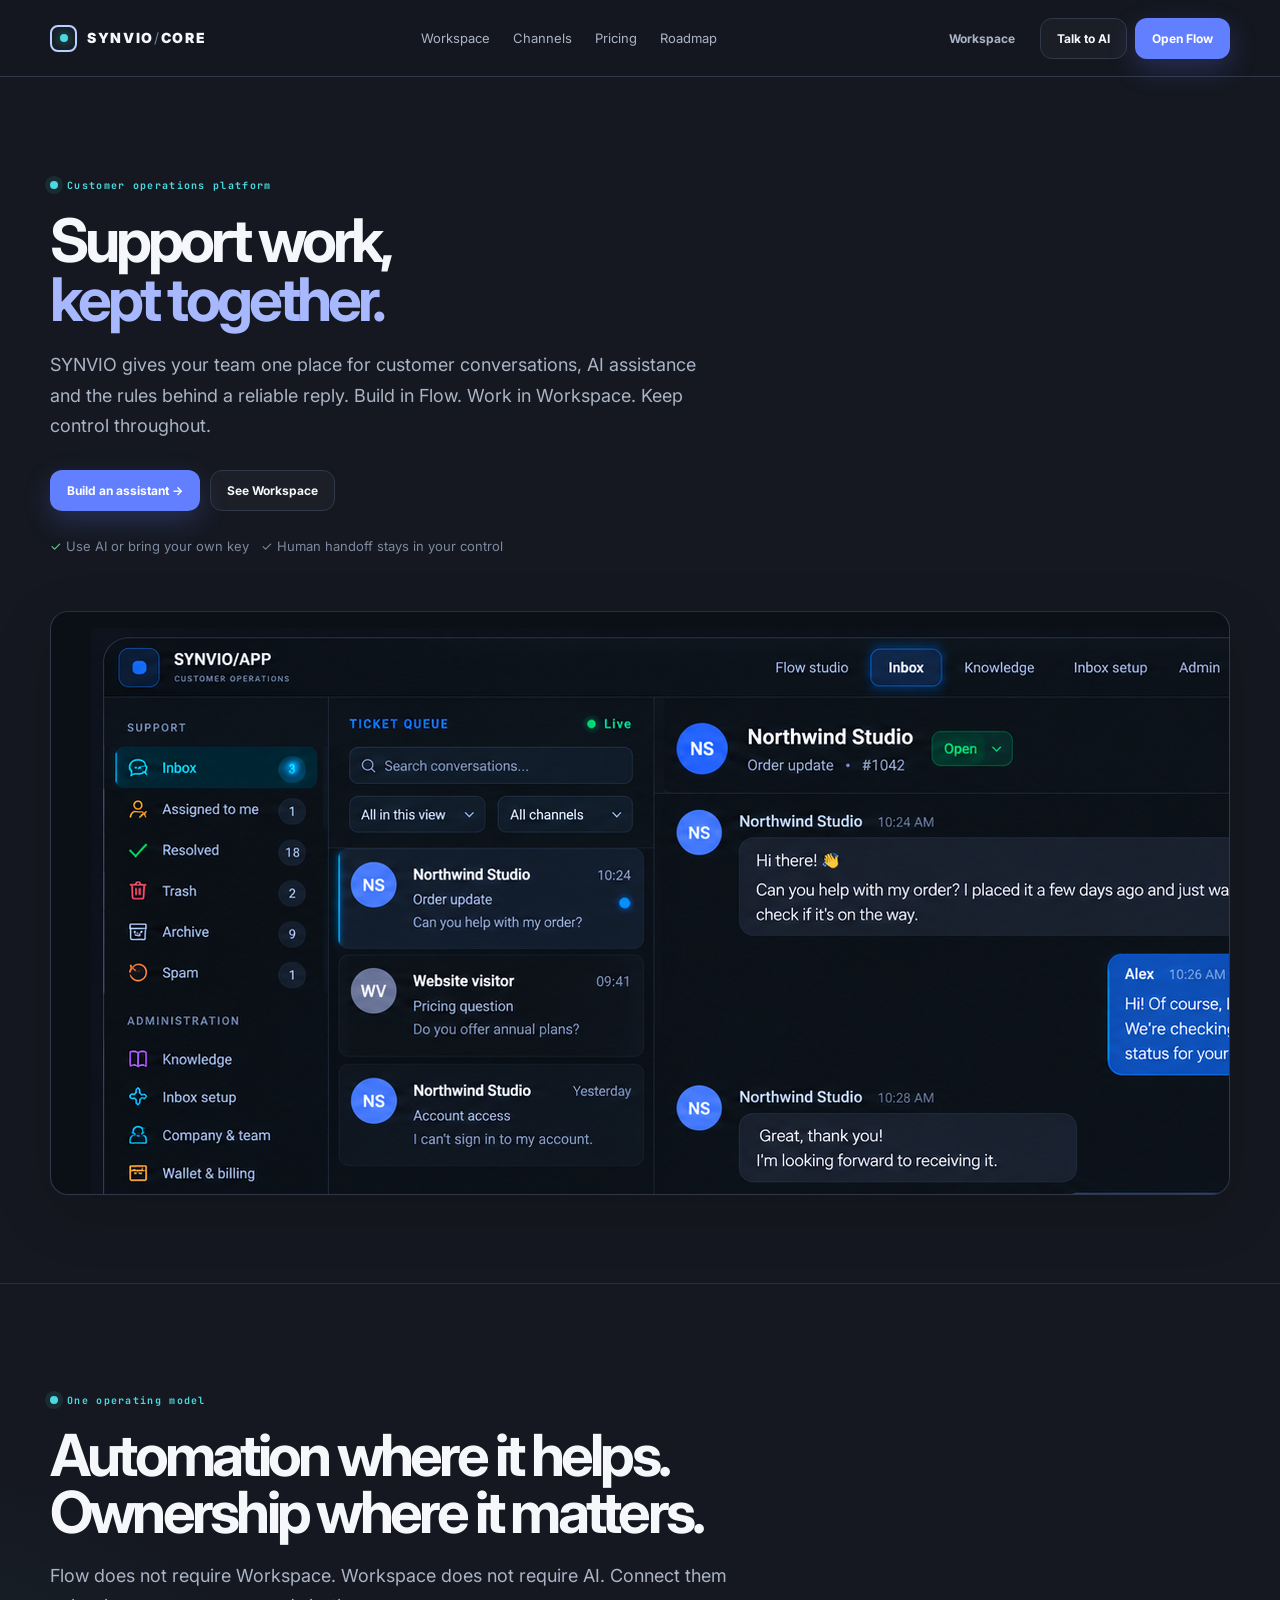
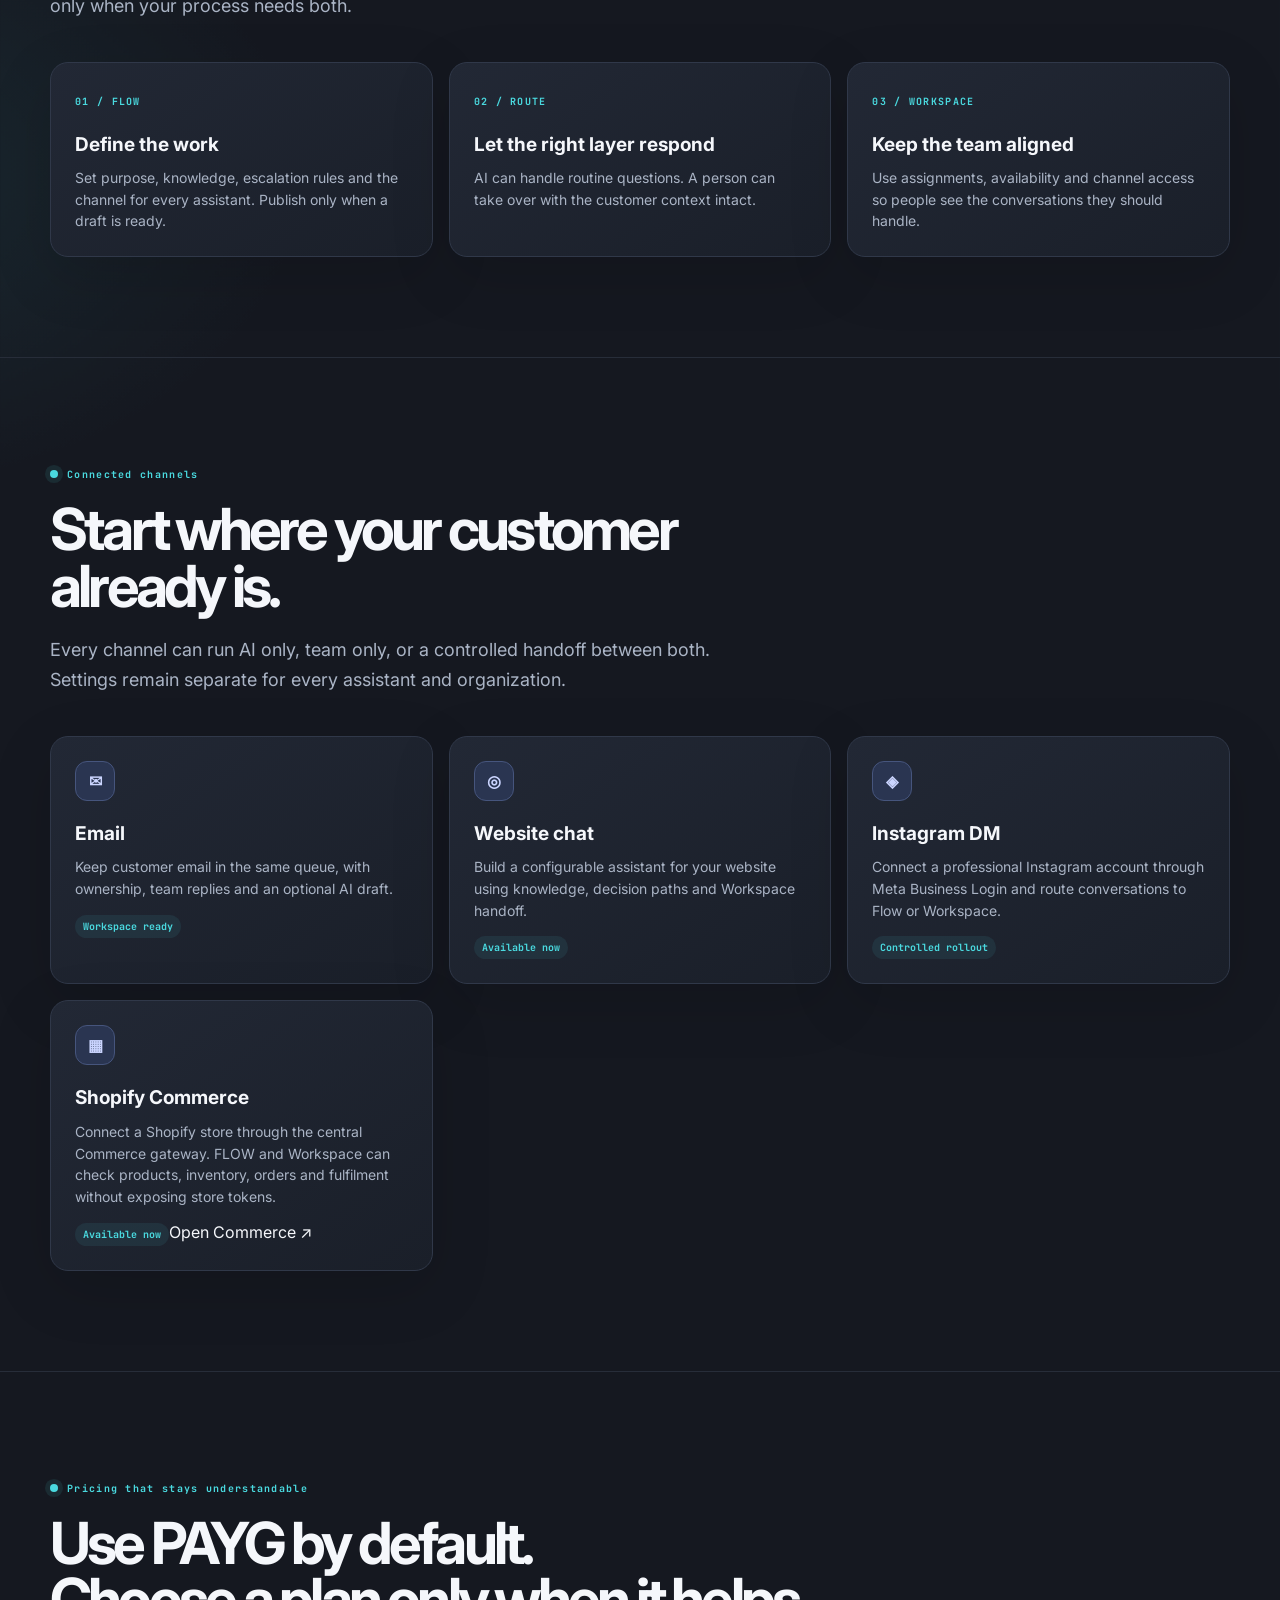
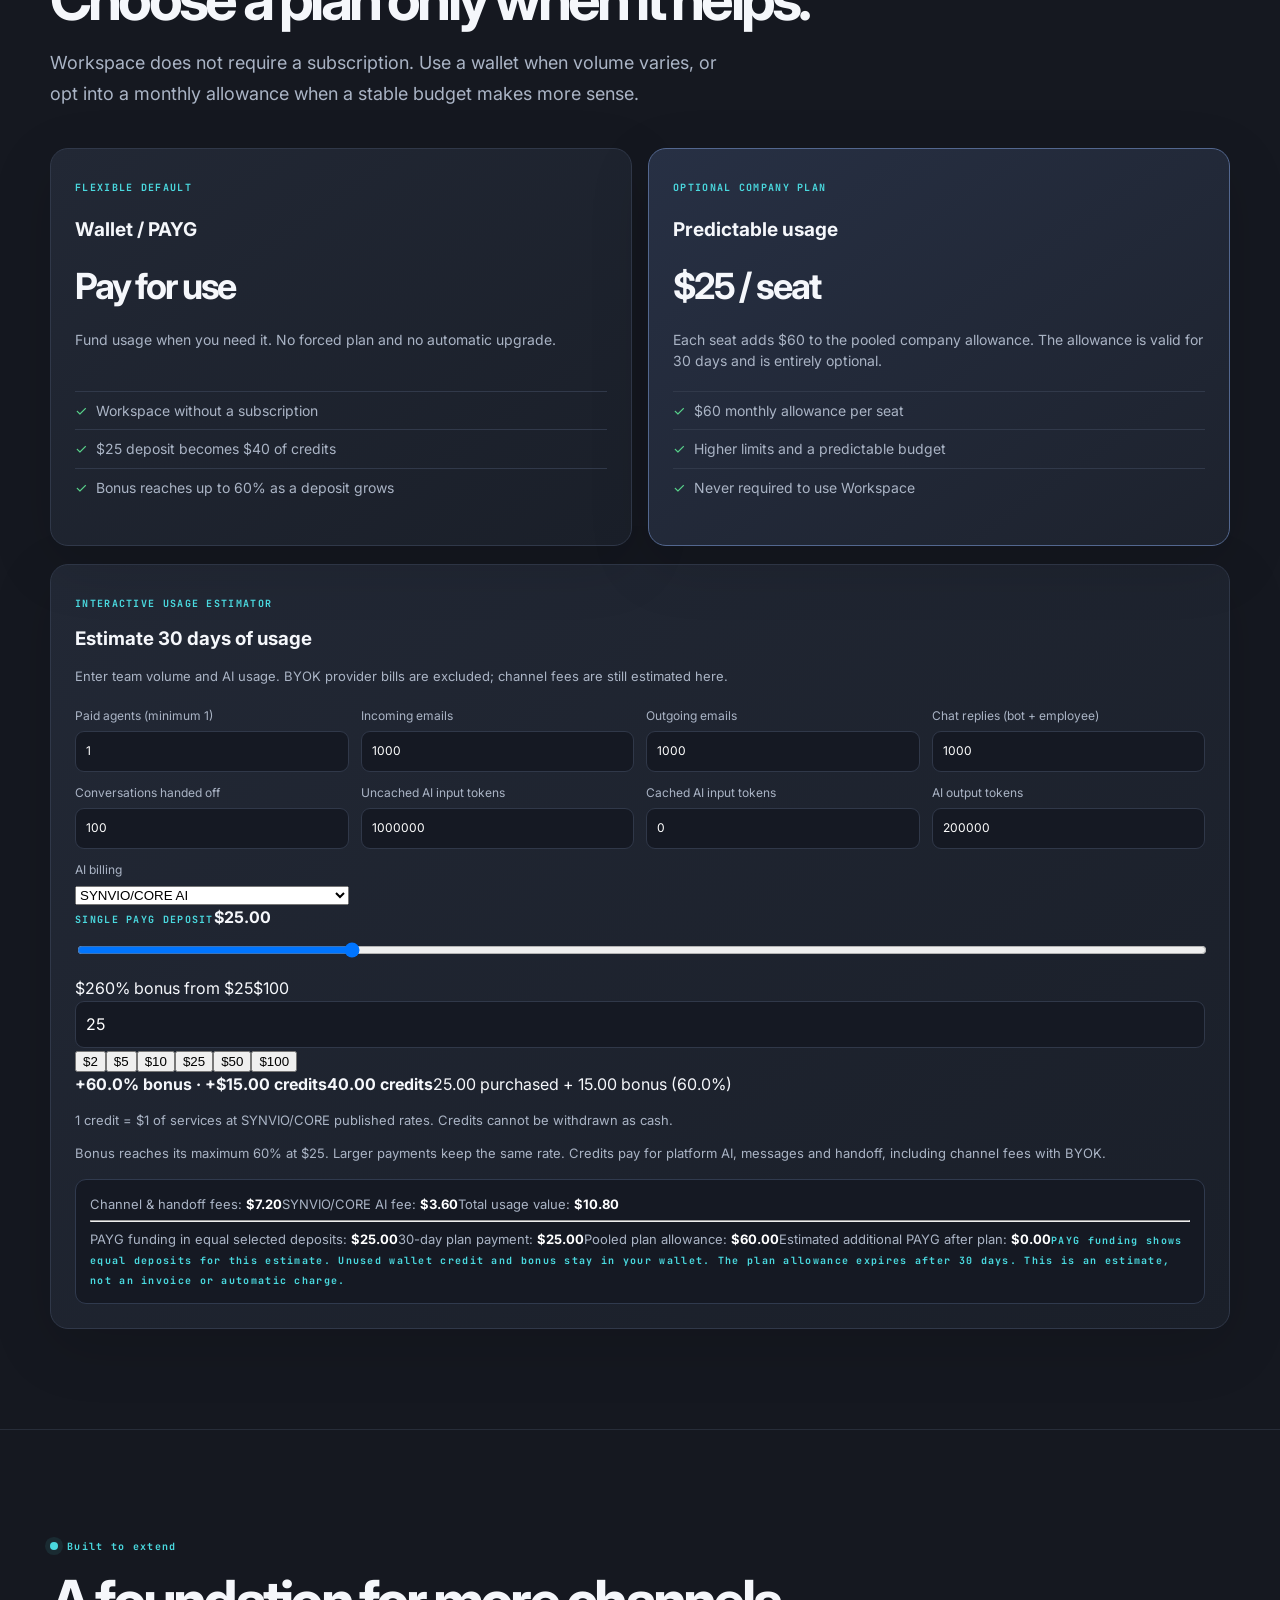
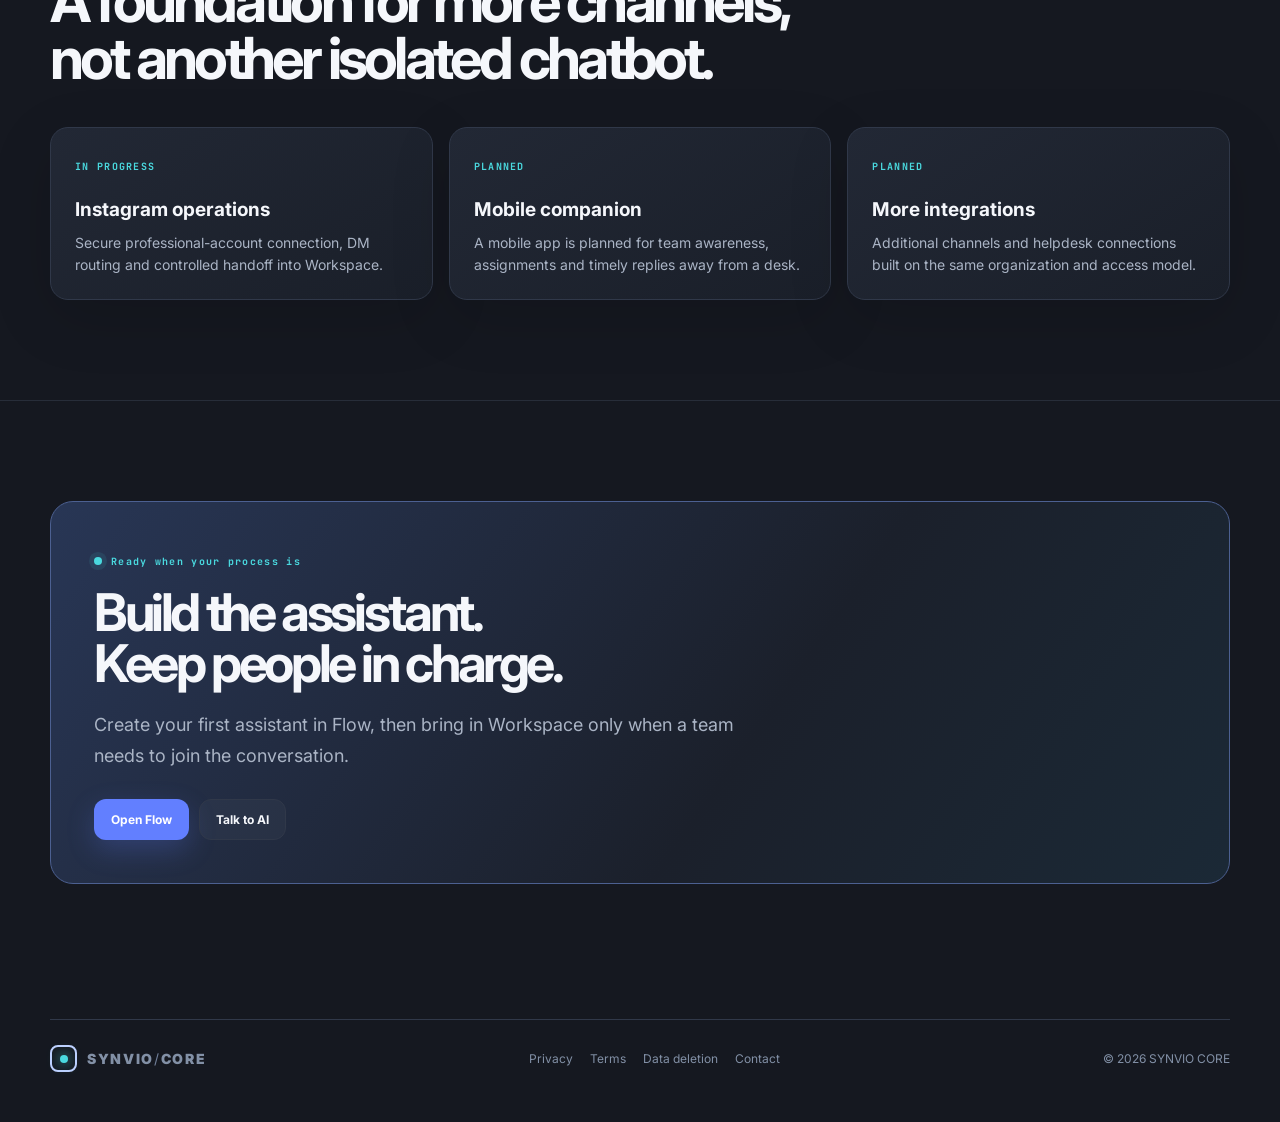
==== index.html @ 24e6c0d0 "Add files via upload" ====
<!doctype html><html lang="en"><head><meta charset="utf-8"><meta name="viewport" content="width=device-width,initial-scale=1"><title>SYNVIO/CORE — Customer operations, kept together</title><meta name="description" content="AI support, team inboxes and connected customer channels in one calm operating workspace."><meta name="theme-color" content="#151820"><link rel="icon" type="image/svg+xml" href="favicon.svg"><link rel="preconnect" href="https://fonts.googleapis.com"><link rel="preconnect" href="https://fonts.gstatic.com" crossorigin><link href="https://fonts.googleapis.com/css2?family=Inter:wght@400;500;600;700;800;900&family=JetBrains+Mono:wght@500;600;700&display=swap" rel="stylesheet"><link rel="stylesheet" href="corporate.css"></head><body>
<header><div class="shell nav"><a class="brand" href="./"><i></i><span>SYNVIO<b>/</b>CORE</span></a><nav><a href="#workspace">Workspace</a><a href="#channels">Channels</a><a href="#pricing">Pricing</a><a href="#roadmap">Roadmap</a></nav><div class="actions"><a class="quiet" href="https://app.synviocore.xyz/login.html">Workspace</a><button class="secondary" data-open-chat>Talk to AI</button><a class="primary" href="https://flow.synviocore.xyz/">Open Flow</a></div></div></header>
<main><section class="hero"><div class="shell hero-grid"><div><p class="eyebrow">Customer operations platform</p><h1>Support work,<br><em>kept together.</em></h1><p class="lead">SYNVIO gives your team one place for customer conversations, AI assistance and the rules behind a reliable reply. Build in Flow. Work in Workspace. Keep control throughout.</p><div class="buttons"><a class="primary" href="https://flow.synviocore.xyz/">Build an assistant →</a><a class="secondary" href="#workspace">See Workspace</a></div><p class="notes">✓ Use AI or bring your own key &nbsp; ✓ Human handoff stays in your control</p></div><section class="preview card" aria-label="Workspace inbox preview"><div class="bar"><span>Workspace / Inbox</span><b>● ● ●</b></div><div class="desk"><aside><strong>SYNVIO/APP</strong><span class="active">Inbox <b>4</b></span><span>Assigned to you</span><span>Resolved</span><hr><span>Knowledge</span><span>Team</span></aside><div class="inbox-list"><small>ACTIVE CONVERSATIONS</small><input aria-label="Search conversations" placeholder="Search conversations"><article class="selected"><b>Jan Kowalski</b><strong>Invoice for order #8821</strong><p>Email · waiting for Marek</p></article><article><b>Anna Nowak</b><strong>Pricing question</strong><p>Instagram DM · AI handled</p></article><article><b>Guest #4821</b><strong>Delivery address update</strong><p>Web chat · assigned to Anna</p></article></div><div class="thread"><div class="thread-head"><div><small>OPEN · EMAIL</small><h3>Invoice for order #8821</h3></div><button>Take ownership</button></div><p class="context">Conversation context loaded · 4 messages · customer needs a corrected invoice.</p><div class="bubble"><b>Jan Kowalski</b><p>Hello, could I receive a corrected invoice for order #8821?</p><small>09:05</small></div><div class="bubble agent"><b>Anna Kowalska</b><p>Thank you. I’m checking this with the team and will come back to you shortly.</p><small>QUEUED · now</small></div><div class="reply-box">Write a reply or generate an AI draft <button>Generate draft</button><button class="send">Send reply</button></div></div><div class="copilot"><small>FOR THE EMPLOYEE</small><h4><i></i> Synvio Copilot</h4><article><b>Conversation summary</b><p>Customer needs an invoice correction. Order #8821 is assigned to Marek.</p><hr><b>Suggested actions</b><ol><li>Check the order data.</li><li>Confirm the corrected invoice address.</li><li>Send the reply after review.</li></ol></article><div class="ask">Ask Copilot about this conversation…</div></div></div><footer>AI suggestions are drafts. A person decides what is sent.</footer></section></div></section>
<section id="workspace"><div class="shell"><p class="eyebrow">One operating model</p><h2>Automation where it helps.<br>Ownership where it matters.</h2><p class="lead">Flow does not require Workspace. Workspace does not require AI. Connect them only when your process needs both.</p><div class="grid three"><article class="card"><small>01 / FLOW</small><h3>Define the work</h3><p>Set purpose, knowledge, escalation rules and the channel for every assistant. Publish only when a draft is ready.</p></article><article class="card"><small>02 / ROUTE</small><h3>Let the right layer respond</h3><p>AI can handle routine questions. A person can take over with the customer context intact.</p></article><article class="card"><small>03 / WORKSPACE</small><h3>Keep the team aligned</h3><p>Use assignments, availability and channel access so people see the conversations they should handle.</p></article></div></div></section>
<section id="channels"><div class="shell"><p class="eyebrow">Connected channels</p><h2>Start where your customer already is.</h2><p class="lead">Every channel can run AI only, team only, or a controlled handoff between both. Settings remain separate for every assistant and organization.</p><div class="grid three"><article class="card channel"><i>✉</i><h3>Email</h3><p>Keep customer email in the same queue, with ownership, team replies and an optional AI draft.</p><mark>Workspace ready</mark></article><article class="card channel"><i>◎</i><h3>Website chat</h3><p>Build a configurable assistant for your website using knowledge, decision paths and Workspace handoff.</p><mark>Available now</mark></article><article class="card channel"><i>◈</i><h3>Instagram DM</h3><p>Connect a professional Instagram account through Meta Business Login and route conversations to Flow or Workspace.</p><mark>Controlled rollout</mark></article></div></div></section>
<section id="pricing"><div class="shell"><p class="eyebrow">Pricing that stays understandable</p><h2>Use PAYG by default.<br>Choose a plan only when it helps.</h2><p class="lead">Workspace does not require a subscription. Use a wallet when volume varies, or opt into a monthly allowance when a stable budget makes more sense.</p><div class="grid two pricing"><article class="card"><small>FLEXIBLE DEFAULT</small><h3>Wallet / PAYG</h3><strong class="price">Pay for use</strong><p>Fund usage when you need it. No forced plan and no automatic upgrade.</p><ul><li>Workspace without a subscription</li><li>$25 deposit becomes $40 of credits</li><li>Bonus reaches up to 60% as a deposit grows</li></ul></article><article class="card accent"><small>OPTIONAL COMPANY PLAN</small><h3>Predictable usage</h3><strong class="price">$25 / seat</strong><p>Each seat adds $60 to the pooled company allowance. The allowance is valid for 30 days and is entirely optional.</p><ul><li>$60 monthly allowance per seat</li><li>Higher limits and a predictable budget</li><li>Never required to use Workspace</li></ul></article></div><div class="card calculator"><small>INTERACTIVE USAGE ESTIMATOR</small><h3>Estimate 30 days of usage</h3><p>Enter team volume and AI usage. BYOK provider bills are excluded; channel fees are still estimated here.</p><form id="usage-calculator" class="calculator-form"><label>Paid agents (minimum 1)<input id="calc-seats" type="number" value="1" min="1" step="1"></label><label>Incoming emails<input id="calc-incoming" type="number" value="1000" min="0"></label><label>Outgoing emails<input id="calc-outgoing" type="number" value="1000" min="0"></label><label>Chat replies (bot + employee)<input id="calc-replies" type="number" value="1000" min="0"></label><label>Conversations handed off<input id="calc-handoffs" type="number" value="100" min="0"></label><label>Uncached AI input tokens<input id="calc-input" type="number" value="1000000" min="0"></label><label>Cached AI input tokens<input id="calc-cached" type="number" value="0" min="0"></label><label>AI output tokens<input id="calc-output" type="number" value="200000" min="0"></label><label>AI billing<select id="calc-billing"><option value="core">SYNVIO/CORE AI</option><option value="byok">Bring your own key (BYOK)</option></select></label></form><div class="deposit"><small>SINGLE PAYG DEPOSIT</small><strong id="deposit-label">$25.00</strong><input id="calc-deposit" type="range" value="25" min="2" max="100" step="1"><div class="range-labels"><span>$2</span><span>60% bonus from $25</span><span>$100</span></div><div class="deposit-controls"><input id="calc-deposit-number" type="number" value="25" min="2" max="100"><div id="deposit-presets"><button type="button" data-deposit="2">$2</button><button type="button" data-deposit="5">$5</button><button type="button" data-deposit="10">$10</button><button type="button" data-deposit="25" class="selected">$25</button><button type="button" data-deposit="50">$50</button><button type="button" data-deposit="100">$100</button></div></div><article class="credit-card"><b id="bonus-line">+60.0% bonus · +$15.00 credits</b><strong id="credits-line">40.00 credits</strong><span id="credits-detail">25.00 purchased + 15.00 bonus (60.0%)</span><p>1 credit = $1 of services at SYNVIO/CORE published rates. Credits cannot be withdrawn as cash.</p></article><p class="deposit-note">Bonus reaches its maximum 60% at $25. Larger payments keep the same rate. Credits pay for platform AI, messages and handoff, including channel fees with BYOK.</p></div><div id="usage-result" aria-live="polite"></div></div></div></section>
<section id="roadmap"><div class="shell"><p class="eyebrow">Built to extend</p><h2>A foundation for more channels,<br>not another isolated chatbot.</h2><div class="grid three"><article class="card"><small>IN PROGRESS</small><h3>Instagram operations</h3><p>Secure professional-account connection, DM routing and controlled handoff into Workspace.</p></article><article class="card"><small>PLANNED</small><h3>Mobile companion</h3><p>A mobile app is planned for team awareness, assignments and timely replies away from a desk.</p></article><article class="card"><small>PLANNED</small><h3>More integrations</h3><p>Additional channels and helpdesk connections built on the same organization and access model.</p></article></div></div></section>
<section><div class="shell cta"><p class="eyebrow">Ready when your process is</p><h2>Build the assistant.<br>Keep people in charge.</h2><p class="lead">Create your first assistant in Flow, then bring in Workspace only when a team needs to join the conversation.</p><div class="buttons"><a class="primary" href="https://flow.synviocore.xyz/">Open Flow</a><button class="secondary" data-open-chat>Talk to AI</button></div></div></section></main>
<footer><div class="shell foot"><a class="brand" href="./"><i></i><span>SYNVIO<b>/</b>CORE</span></a><div><a href="./privacy/">Privacy</a><a href="./terms/">Terms</a><a href="./data-deletion/">Data deletion</a><a href="mailto:support@synviocore.xyz">Contact</a></div><span>© 2026 SYNVIO CORE</span></div></footer><div id="marketing-flow-widget"></div><script src="https://flow.synviocore.xyz/js/flow-widget.js" data-bot="be400619-9cff-4066-ba07-e028043d5b1c" data-target="#marketing-flow-widget" data-no-launcher="true" defer></script><script src="site.js" defer></script><script src="hide-flow-launcher.js" defer></script><script src="workspace-demo.js" defer></script><script src="workspace-demo-v2.js" defer></script><script src="workspace-static.js" defer></script><script src="workspace-hero.js" defer></script><link rel="stylesheet" href="workspace-demo.css"><link rel="stylesheet" href="workspace-demo-v2.css"><link rel="stylesheet" href="workspace-static.css"><link rel="stylesheet" href="workspace-final.css"><link rel="stylesheet" href="workspace-hero.css"></body></html>
---- corporate.css ----
:root{--bg:#151820;--deep:#10131a;--panel:#1d222d;--line:#303849;--text:#f5f7fb;--muted:#aab4c5;--blue:#627fff;--cyan:#4ad9df;--green:#59d58c}*{box-sizing:border-box}html{background:var(--deep);scroll-behavior:smooth}body{margin:0;background:radial-gradient(850px 500px at 78% -8%,#536da52e,transparent 65%),radial-gradient(700px 460px at -14% 30%,#4ad9df17,transparent 70%),var(--bg);color:var(--text);font:16px/1.55 Inter,Arial,sans-serif}.shell{width:min(1180px,calc(100% - 40px));margin:auto}a{color:inherit;text-decoration:none}header{position:sticky;top:0;z-index:20;background:#151820dc;backdrop-filter:blur(18px);border-bottom:1px solid var(--line)}.nav,.foot{display:flex;align-items:center;justify-content:space-between;gap:18px}.nav{height:76px}.brand{display:flex;align-items:center;gap:10px;font-size:14px;font-weight:900;letter-spacing:.12em}.brand i{width:27px;height:27px;border:2px solid #bfd0ff;border-radius:8px;display:grid;place-items:center;transition:.65s transform cubic-bezier(.2,.7,.25,1),.3s box-shadow}.brand i:after{content:"";width:8px;height:8px;border-radius:50%;background:var(--cyan);box-shadow:0 0 13px var(--cyan)}.brand:hover i{transform:rotate(90deg) scale(1.08);box-shadow:0 0 18px #4ad9df55}.brand b{color:#72809b;font-weight:400}nav{display:flex;gap:23px;color:var(--muted);font-size:13px}.actions{display:flex;gap:8px;align-items:center}.primary,.secondary,.quiet{display:inline-flex;align-items:center;justify-content:center;border-radius:12px;padding:12px 16px;border:1px solid transparent;font:700 12px Inter,Arial,sans-serif;cursor:pointer;transition:.24s transform cubic-bezier(.2,.8,.2,1),.24s border-color,.24s background}.primary{background:var(--blue);color:#fff;box-shadow:0 10px 28px #627fff3d}.secondary{background:#ffffff08;border-color:var(--line);color:var(--text)}.quiet{color:var(--muted)}@media(hover:hover){a:hover,button:hover,.card:hover{transform:scale(1.025)}nav a:hover,.quiet:hover{color:#fff}.card:hover{border-color:#4b5770}}.hero{padding:92px 0 72px}.hero-grid,.two{display:grid;grid-template-columns:1fr 1fr;gap:42px;align-items:center}.eyebrow,.card small{font:700 10px JetBrains Mono,monospace;letter-spacing:.13em;color:var(--cyan)}.eyebrow:before{content:"";display:inline-block;width:8px;height:8px;border-radius:50%;background:currentColor;box-shadow:0 0 0 5px #4ad9df18;margin-right:9px}h1,h2{letter-spacing:-.065em;line-height:.98;margin:20px 0}h1{font-size:clamp(47px,6.2vw,78px)}h1 em{font-style:normal;color:#a7b8ff}h2{font-size:clamp(35px,4.7vw,58px);max-width:760px}.lead{font-size:18px;line-height:1.7;color:var(--muted);max-width:680px}.buttons{display:flex;gap:10px;flex-wrap:wrap;margin-top:28px}.notes{color:#7d899e;font-size:13px;margin-top:25px}.notes:first-letter{color:var(--green)}.card{background:linear-gradient(145deg,#222835,#1a1f29);border:1px solid var(--line);border-radius:18px;padding:24px;box-shadow:0 18px 62px #0002;transition:.24s transform cubic-bezier(.2,.8,.2,1),.24s border-color}.preview{padding:12px}.preview .bar{height:45px;padding:0 14px;display:flex;justify-content:space-between;align-items:center;border-bottom:1px solid var(--line);color:#bdc8dc;font-size:11px}.bar b{color:#66738a;word-spacing:4px}.desk{display:grid;grid-template-columns:120px 1fr;min-height:360px}.desk aside{padding:14px 9px;background:#151923;border-right:1px solid var(--line)}.desk aside strong{display:block;font-size:11px;margin-bottom:17px}.desk aside span{display:block;padding:8px;border-radius:8px;color:#8794aa;font-size:10px}.desk aside .active{background:#2b3652;color:#fff}.queue{padding:18px}.queue small{font:700 9px JetBrains Mono;color:#8593aa;letter-spacing:.1em}.queue h3{font-size:16px;margin:8px 0 16px}.queue article{border:1px solid var(--line);border-radius:10px;padding:11px;margin-top:8px;background:#1b202b}.queue .selected{background:#222d43;border-color:#4a618f}.queue b{font-size:11px}.queue p{font-size:10px;color:#9daabd;margin:4px 0 0}.preview footer{padding:11px 14px;border-top:1px solid var(--line);background:#212b41;color:#c0cdea;font-size:10px}.stats,.three{display:grid;grid-template-columns:repeat(3,1fr);gap:14px}.stats{margin-top:52px}.stats div{padding:18px;border:1px solid var(--line);border-radius:14px;background:#1d222abf}.stats b{display:block}.stats span{display:block;color:#8390a7;font-size:12px;margin-top:5px}section:not(.hero){padding:100px 0;border-top:1px solid #272d39}.grid{display:grid;gap:16px;margin-top:40px}.grid .card h3{font-size:19px;margin:18px 0 8px}.grid .card p{color:var(--muted);font-size:14px;margin:0}.channel i{display:grid;place-items:center;width:40px;height:40px;border-radius:12px;background:#2a3551;border:1px solid #46557d;color:#cbd5ff;font-style:normal;font-weight:800}.channel mark{display:inline-block;margin-top:15px;background:#4ad9df15;color:var(--cyan);border-radius:999px;padding:5px 8px;font:700 10px JetBrains Mono}.pricing{margin-top:38px}.accent{border-color:#53678f;background:linear-gradient(145deg,#273044,#1d222d)}.price{display:block;font-size:36px;letter-spacing:-.06em;margin:14px 0}.pricing p{min-height:48px}.pricing ul{list-style:none;padding:0;color:var(--muted);font-size:14px}.pricing li{padding:8px 0;border-top:1px solid #31394a}.pricing li:before{content:"✓";color:var(--green);margin-right:9px}.calculator{margin-top:18px}.calculator h3{margin:11px 0 5px}.calculator p{font-size:13px;color:var(--muted)}form{display:grid;grid-template-columns:repeat(4,1fr);gap:12px;margin-top:20px}label{display:grid;gap:6px;color:var(--muted);font-size:12px}input{width:100%;background:#151923;border:1px solid var(--line);border-radius:9px;padding:10px;color:#fff;font:inherit}#usage-result{margin-top:15px;padding:14px;border:1px solid #303a4e;border-radius:11px;background:#151923;color:var(--muted);font-size:13px}#usage-result b{color:#fff}.cta{padding:43px;background:linear-gradient(125deg,#283655,#1b202b 60%,#1b2936);border:1px solid #4c6091;border-radius:23px}.cta h2{font-size:clamp(32px,4.3vw,52px)}footer{padding:35px 0 50px;color:#8290a6;font-size:12px}.foot{border-top:1px solid var(--line);padding-top:25px}.foot>div{display:flex;gap:17px;flex-wrap:wrap}.foot a:hover{color:#fff}#marketing-flow-widget{position:relative;z-index:60}@media(max-width:900px){nav{display:none}.hero-grid,.two{grid-template-columns:1fr}.three{grid-template-columns:1fr}.stats{grid-template-columns:1fr 1fr}section:not(.hero){padding:74px 0}}@media(max-width:560px){.shell{width:min(100% - 28px,1180px)}.nav{height:68px}.actions .quiet{display:none}.actions .primary,.actions .secondary{padding:10px 11px;font-size:11px}.hero{padding-top:65px}h1{font-size:46px}form,.stats{grid-template-columns:1fr}.desk{grid-template-columns:88px 1fr}.desk aside{padding:12px 6px}.desk aside span{padding:7px 5px}.queue{padding:14px}.foot{align-items:flex-start;flex-direction:column}}@media(prefers-reduced-motion:reduce){*,*:before,*:after{transition:none!important;animation:none!important;scroll-behavior:auto!important}}
---- workspace-demo.css ----
.preview{padding:0!important;overflow:hidden!important;background:#11161f!important}.demo-window{height:100%;min-height:408px;display:flex;flex-direction:column;color:#dce5f5;font-size:11px}.demo-top{height:46px;display:flex;align-items:center;justify-content:space-between;padding:0 13px;border-bottom:1px solid #293344;background:#171d28}.demo-top b{font-size:10px;letter-spacing:.02em;white-space:nowrap}.demo-top b i,.demo-copilot h3 i{display:inline-block;width:11px;height:11px;border-radius:4px;background:#2577ff;box-shadow:0 0 10px #2577ff88;margin-right:6px;vertical-align:-1px}.demo-top small{display:block;color:#61708b;font-size:6px;letter-spacing:.12em;margin-left:17px}.demo-top nav{display:flex;gap:12px;color:#8593ab;font-size:9px}.demo-top nav strong{padding:6px 9px;border-radius:7px;background:#303a4d;color:#fff}.demo-top em{font-style:normal;font-size:8px;color:#9facbe}.demo-body{display:grid;grid-template-columns:190px minmax(0,1fr) 155px;flex:1;min-height:0}.demo-queue{padding:14px 11px;background:#121821;border-right:1px solid #293344}.demo-queue>small,.demo-copilot>small{font:700 8px JetBrains Mono;letter-spacing:.11em;color:#56d6df}.demo-queue>small b{float:right;color:#47d88d}.demo-queue h3{font-size:16px;margin:4px 0 10px}.demo-queue input,.demo-copilot input{width:100%;padding:8px;border:1px solid #303b4f;border-radius:8px;background:#1a2230;color:#fff;font-size:9px}.demo-filters{display:flex;gap:6px;margin:10px 0}.demo-filters button{flex:1;border:1px solid #303b4f;border-radius:7px;background:#1c2533;color:#bac6d9;padding:6px 3px;font-size:8px}.demo-filters .on{color:#fff;background:#263a57}.demo-list button{display:block;width:100%;text-align:left;background:#161d27;color:#e8eef9;border:1px solid #202938;border-radius:9px;padding:9px;margin:6px 0;cursor:pointer;transition:background .18s,border-color .18s}.demo-list button:hover,.demo-list button.selected{background:#253756;border-color:#5070aa}.demo-list b,.demo-list span{display:block}.demo-list b{font-size:10px}.demo-list span{margin-top:4px;color:#8595ad;font-size:8px;line-height:1.35}.demo-thread{padding:17px;background:#151b24;min-width:0}.demo-thread>header{display:flex;justify-content:space-between;align-items:center}.demo-thread>header small{font:700 8px JetBrains Mono;color:#9caac3;letter-spacing:.12em}.demo-thread>header button,.demo-compose button,.demo-empty button{border:0;border-radius:7px;background:#5579ef;color:#fff;font-size:9px;font-weight:700;padding:7px 9px}.demo-thread>h3{font-size:16px;margin:7px 0}.demo-context{padding:9px;border-radius:8px;background:#202b3d;color:#8fa9cf;font-size:9px}.demo-bubble{max-width:82%;margin:13px 0;padding:10px;border:1px solid #334154;border-radius:10px;background:#202833}.demo-bubble.ai{margin-left:auto;background:#263d68;border-color:#4b72b6}.demo-bubble b{font-size:9px}.demo-bubble p{font-size:10px;line-height:1.45;margin:5px 0 0}.demo-compose{margin-top:18px;padding:10px;border:1px solid #313e52;border-radius:9px;color:#8292aa;font-size:9px}.demo-compose button{float:right;padding:5px 7px}.demo-empty{height:100%;display:flex;align-items:center;justify-content:center;flex-direction:column;text-align:center;color:#697994}.demo-empty i{width:10px;height:10px;border-radius:50%;background:#16b6e3;box-shadow:0 0 16px #16b6e3}.demo-empty h3{font-size:15px;color:#e9eff8;margin:14px 0 4px}.demo-empty p{font-size:10px;margin:0 0 14px}.demo-copilot{padding:14px 11px;border-left:1px solid #293344;background:#121821}.demo-copilot h3{font-size:12px;margin:8px 0 2px}.demo-copilot>p{margin:0 0 15px;font-size:8px;color:#8493ad}.demo-summary{border:1px solid #303c50;border-radius:9px;background:#1d2633;padding:10px;font-size:9px;line-height:1.45}.demo-summary b{color:#fff}.demo-summary p{color:#a8b6ca}.demo-summary hr{border:0;border-top:1px solid #344054;margin:9px 0}.demo-copilot label{display:block;margin-top:15px;font-size:9px;color:#dce5f5}.demo-copilot input{margin-top:6px}.demo-window>footer{padding:10px 13px;border-top:1px solid #293344;background:#202d48;color:#c7d6f3;font-size:9px}@media(max-width:900px){.demo-top nav{display:none}.demo-body{grid-template-columns:180px minmax(0,1fr)}.demo-copilot{display:none}}@media(max-width:600px){.demo-window{min-height:380px}.demo-body{grid-template-columns:1fr}.demo-queue{display:none}.demo-thread{padding:14px}}
---- workspace-demo-v2.css ----
/* Proportional miniature of the real Workspace layout — designed for the hero, not a substitute UI. */
@media(min-width:901px){.hero-grid{grid-template-columns:minmax(380px,1fr) minmax(0,700px)!important;gap:30px!important}.hero h1{font-size:clamp(54px,4.7vw,66px)!important}.preview{width:700px!important;justify-self:end}}
.preview{padding:0!important;aspect-ratio:2.02/1!important;min-height:0!important;background:#0d131b!important;overflow:hidden!important}.ws-demo{height:100%;display:flex;flex-direction:column;color:#b7c7df;font-size:8px}.ws-top{height:39px;flex:none;display:flex;align-items:center;justify-content:space-between;padding:0 10px;background:#121923;border-bottom:1px solid #253043}.ws-top>b{font-size:9px;color:#e8eef9;white-space:nowrap}.ws-top>b>i{display:inline-block;width:13px;height:13px;margin-right:5px;border-radius:3px;background:#17345e;border:1px solid #406eae;vertical-align:-3px;box-shadow:inset 0 0 0 4px #1d2840}.ws-top small{display:block;font-size:5px;letter-spacing:.1em;color:#65748c;margin-left:18px}.ws-top nav{display:flex;gap:11px;align-items:center;color:#7b899e;font-size:8px}.ws-top nav strong{padding:6px 8px;border-radius:6px;background:#2a3547;color:#fff}.ws-top em{font-style:normal;font-size:7px;padding:5px 7px;border-radius:12px;background:#1b2634;color:#e7eefb}.ws-top em i,.ws-queue-title i,.ws-online i{display:inline-block;width:5px;height:5px;border-radius:50%;background:#37d688;box-shadow:0 0 8px #37d688;margin-right:4px}.ws-body{display:grid;grid-template-columns:18% 25% minmax(0,1fr) 18%;min-height:0;flex:1}.ws-nav{background:#0d131b;border-right:1px solid #202a39;padding:9px 6px;overflow:hidden}.ws-nav small,.ws-queue-title small,.ws-copilot>small{display:block;margin:0 3px 7px;font:700 6px JetBrains Mono;letter-spacing:.1em;color:#6382b0}.ws-nav button{display:flex;width:100%;gap:5px;align-items:center;border:0;background:transparent;color:#91a3bf;padding:6px 5px;border-radius:6px;font-size:8px;text-align:left;cursor:pointer;transition:.18s background,.18s color}.ws-nav button b{margin-left:auto;font-size:7px}.ws-nav button.active{background:#06333b;color:#41e0df}.ws-nav button:hover{background:#1a2637;color:#fff}.ws-nav>small:not(:first-child){margin-top:15px}.ws-online{display:flex;align-items:center;gap:4px;margin-top:6px;padding:8px 6px;border-radius:7px;background:#083137;color:#52e2dd;line-height:1.2}.ws-online em{margin-left:auto;border-radius:5px;padding:3px;font-style:normal;font-size:6px;background:#078493}.ws-queue{padding:10px;border-right:1px solid #202a39;background:#101720;min-width:0}.ws-queue-title{display:flex;justify-content:space-between}.ws-queue-title b{font-size:7px;color:#57d893}.ws-queue h3{font-size:15px;margin:4px 0 9px;color:#f1f5fd}.ws-queue input{width:100%;padding:7px;border:1px solid #263347;border-radius:7px;background:#17202c;color:#fff;font-size:7px}.ws-selects{display:flex;gap:5px;margin:8px 0}.ws-selects button{flex:1;border:1px solid #263347;border-radius:6px;background:#182230;color:#d2dced;padding:6px 3px;font-size:6px;white-space:nowrap}.ws-list button{width:100%;position:relative;border:1px solid #1d2734;border-radius:7px;background:#141b25;color:#e9effa;text-align:left;padding:8px;margin:4px 0;cursor:pointer;transition:.2s transform,.2s background,.2s border-color}.ws-list button:hover{transform:translateX(2px);border-color:#425e91}.ws-list button.selected{background:#1c3459;border-color:#4674bd}.ws-list b,.ws-list strong,.ws-list span{display:block}.ws-list b{font-size:8px}.ws-list time{position:absolute;right:7px;top:8px;color:#7390b3;font-size:6px}.ws-list strong{font-size:7px;margin:5px 0 2px}.ws-list span{font-size:6px;color:#8294ae}.ws-thread{padding:13px;background:#0d131b;min-width:0;overflow:hidden;transition:opacity .12s ease}.ws-thread.changing{opacity:.15}.ws-empty{height:100%;display:flex;flex-direction:column;align-items:center;justify-content:center;text-align:center}.ws-empty>i{height:8px;width:8px;border-radius:50%;background:#15aee2;box-shadow:0 0 16px #15aee2;animation:ws-pulse 2s ease-in-out infinite}.ws-empty h3{color:#eef4fd;font-size:14px;margin:10px 0 3px}.ws-empty p{font-size:8px;color:#607490;margin:0}.ws-thread header{display:flex;justify-content:space-between;align-items:start}.ws-thread header small{font:700 6px JetBrains Mono;color:#7990b8;letter-spacing:.12em}.ws-thread h3{font-size:13px;margin:4px 0;color:#f3f6fc}.ws-thread header button,.ws-compose button{border:0;border-radius:5px;background:#2f4e82;color:#eaf1ff;padding:6px;font-size:7px;font-weight:700}.ws-context{padding:8px;border-radius:7px;background:#182434;color:#779bd0;font-size:7px}.ws-bubble{max-width:78%;border:1px solid #293a50;border-radius:8px;background:#18212e;padding:8px;margin:10px 0;animation:ws-in .25s ease-out}.ws-bubble.ai{margin-left:auto;background:#1f3761;border-color:#3d68ab;animation-delay:.06s}.ws-bubble b{font-size:7px}.ws-bubble p{font-size:8px;line-height:1.4;margin:4px 0}.ws-bubble time{display:block;text-align:right;font-size:6px;color:#8ba4ca}.ws-compose{margin-top:12px;border:1px solid #2b394d;border-radius:7px;padding:8px;font-size:7px;color:#7489a6}.ws-compose button{float:right;margin-left:4px;padding:5px}.ws-copilot{padding:10px;border-left:1px solid #202a39;background:#101720;overflow:hidden}.ws-copilot h3{color:#eff4fb;font-size:10px;margin:8px 0 2px}.ws-copilot h3 i{display:inline-block;width:8px;height:8px;border-radius:50%;background:#10bfe3;box-shadow:0 0 12px #10bfe3;margin-right:4px}.ws-copilot>p{font-size:6px;color:#647897;text-transform:uppercase;margin:0 0 12px}.ws-copilot-content{border:1px solid #2a394d;border-radius:7px;background:#17212f;padding:8px;line-height:1.4;font-size:7px}.ws-copilot-content b{color:#eef4fd}.ws-copilot-content p{color:#a1b2ca}.ws-copilot-content hr{border:0;border-top:1px solid #2b394d;margin:8px 0}.ws-copilot-content ol{padding-left:12px;margin:5px 0}.ws-copilot label{display:block;margin-top:13px;color:#e0e9f7;font-size:7px}.ws-copilot textarea{width:100%;height:40px;margin-top:5px;padding:7px;resize:none;border:1px solid #2a394d;border-radius:7px;background:#17212f;color:#fff;font-size:7px}.ws-demo>footer{padding:8px 10px;flex:none;background:#1c2941;border-top:1px solid #314362;font-size:7px;color:#c7d8f2}@keyframes ws-pulse{50%{transform:scale(1.4);box-shadow:0 0 24px #15aee2}}@keyframes ws-in{from{opacity:0;transform:translateY(6px)}to{opacity:1;transform:none}}
@media(max-width:900px){.ws-top nav{display:none}.ws-body{grid-template-columns:23% minmax(0,1fr) 21%}}@media(max-width:650px){.preview{aspect-ratio:1.42/1!important}.ws-nav{display:none}.ws-body{grid-template-columns:42% minmax(0,1fr)}.ws-copilot{display:none}.ws-top em{display:none}}
---- workspace-static.css ----
/* Exact Workspace visual reference, kept at its original 2.02:1 proportion. */
section.preview{padding:0!important;display:block!important;width:100%!important;min-height:0!important;aspect-ratio:2.02/1!important;background:#0b1017!important;overflow:hidden!important}.workspace-shot{margin:0;position:relative;line-height:0}.workspace-shot img{display:block;width:100%;height:auto;aspect-ratio:2.02/1;object-fit:cover}.workspace-shot figcaption{display:flex;align-items:center;justify-content:space-between;position:absolute;left:0;right:0;bottom:0;padding:10px 12px;background:linear-gradient(transparent,#070b10df);color:#dce8ff;font:700 10px Inter;line-height:1}.workspace-shot button{border:1px solid #6684bf;background:#14233c;color:#e9f1ff;border-radius:7px;padding:7px 9px;font:700 9px Inter;cursor:pointer;transition:transform .2s,background .2s}.workspace-shot button:hover{transform:scale(1.04);background:#284d87}.workspace-lightbox{width:min(95vw,1500px);padding:0;border:1px solid #465a7c;border-radius:13px;background:#0b1017;box-shadow:0 30px 120px #000}.workspace-lightbox::backdrop{background:#060912d9;backdrop-filter:blur(7px)}.workspace-lightbox img{display:block;width:100%;height:auto}.workspace-lightbox .close{position:absolute;right:10px;top:10px;width:32px;height:32px;border:1px solid #7084a5;border-radius:50%;background:#101925e8;color:white;font-size:21px;cursor:pointer}@media(min-width:901px){.hero-grid{grid-template-columns:minmax(390px,1fr) minmax(0,700px)!important;gap:30px!important}.preview{width:700px!important;justify-self:end}.hero h1{font-size:clamp(54px,4.7vw,66px)!important}}@media(max-width:600px){section.preview{aspect-ratio:1.5/1!important}.workspace-shot img{height:100%;object-fit:cover;object-position:left top}.workspace-shot figcaption{font-size:8px}.workspace-shot button{font-size:7px;padding:6px}}
---- workspace-final.css ----
/* Full-width final presentation of the Workspace reference. */
@media(min-width:901px){
  .hero-grid{grid-template-columns:1fr!important;gap:42px!important}
  .hero-grid>div:first-child{max-width:650px}
  .hero-grid>.preview{grid-column:1;width:100%!important;max-width:none!important;justify-self:stretch}
  .hero{padding-bottom:88px}
}
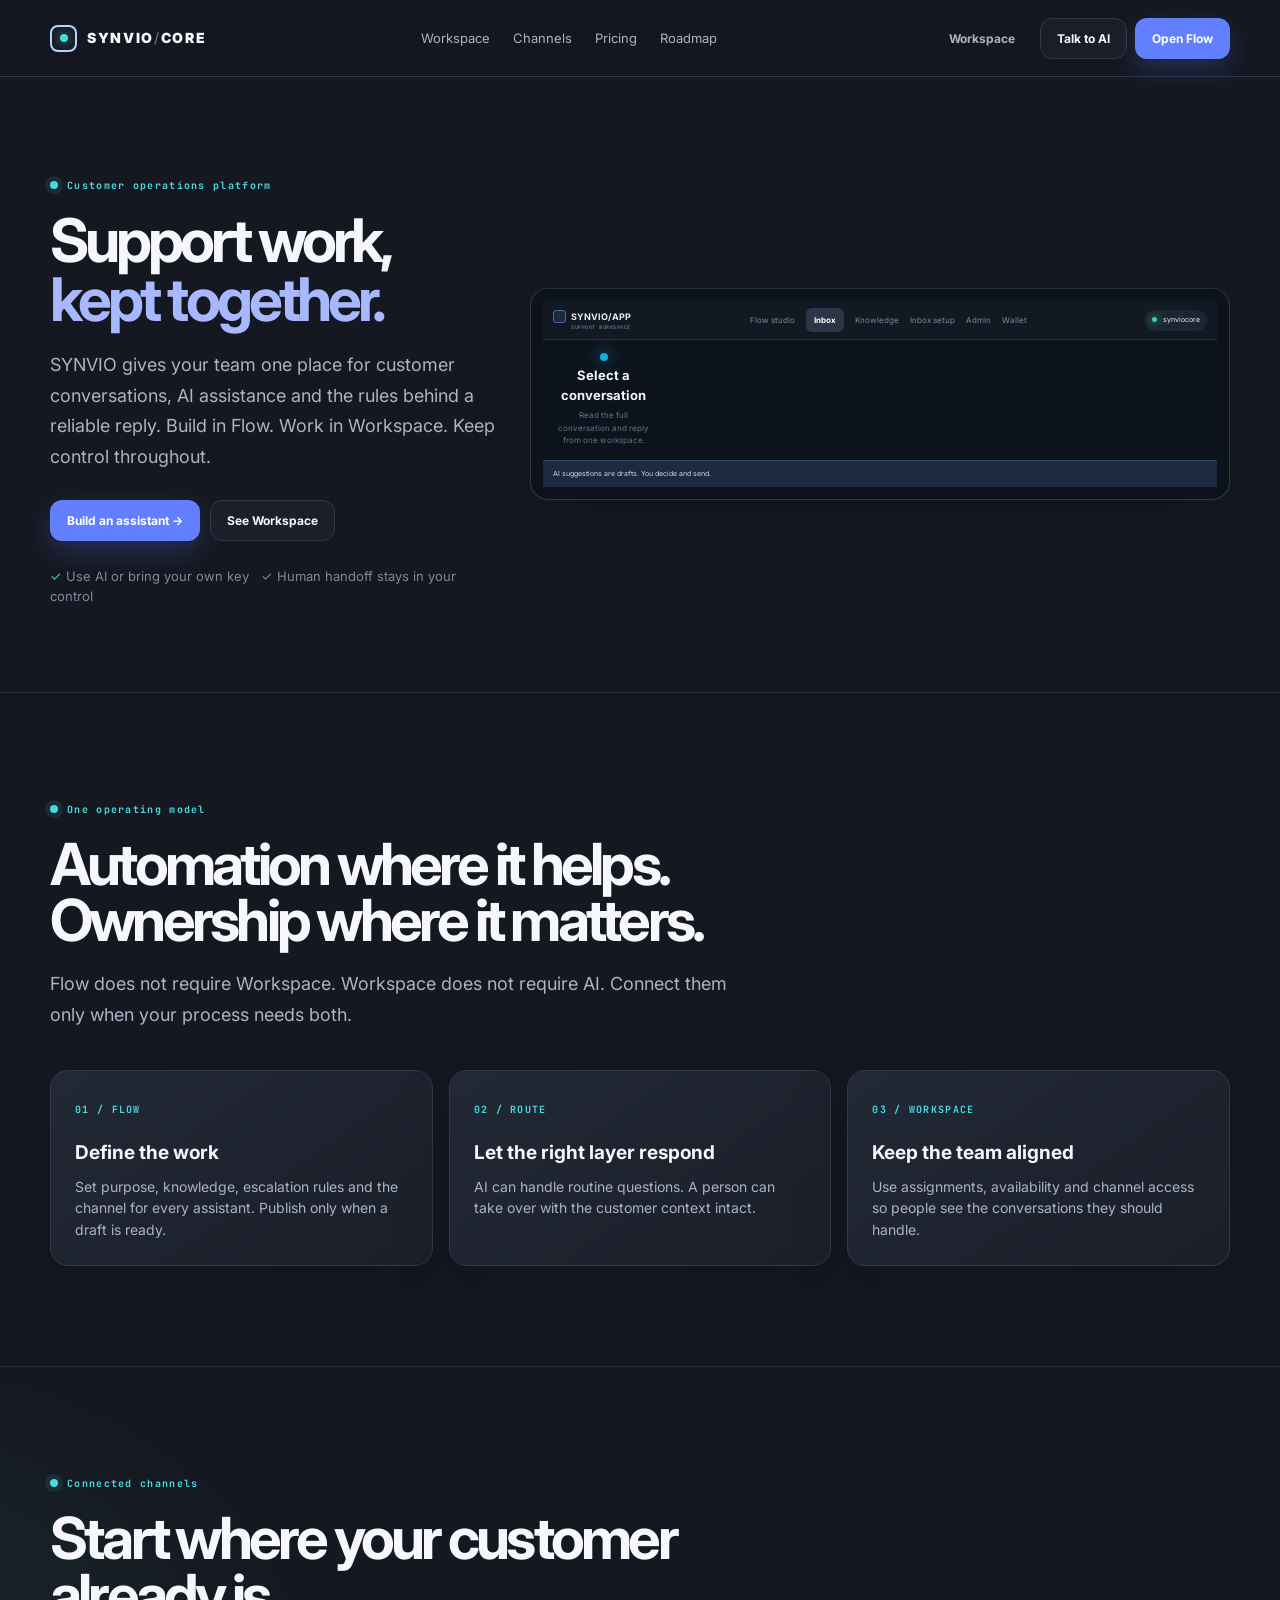
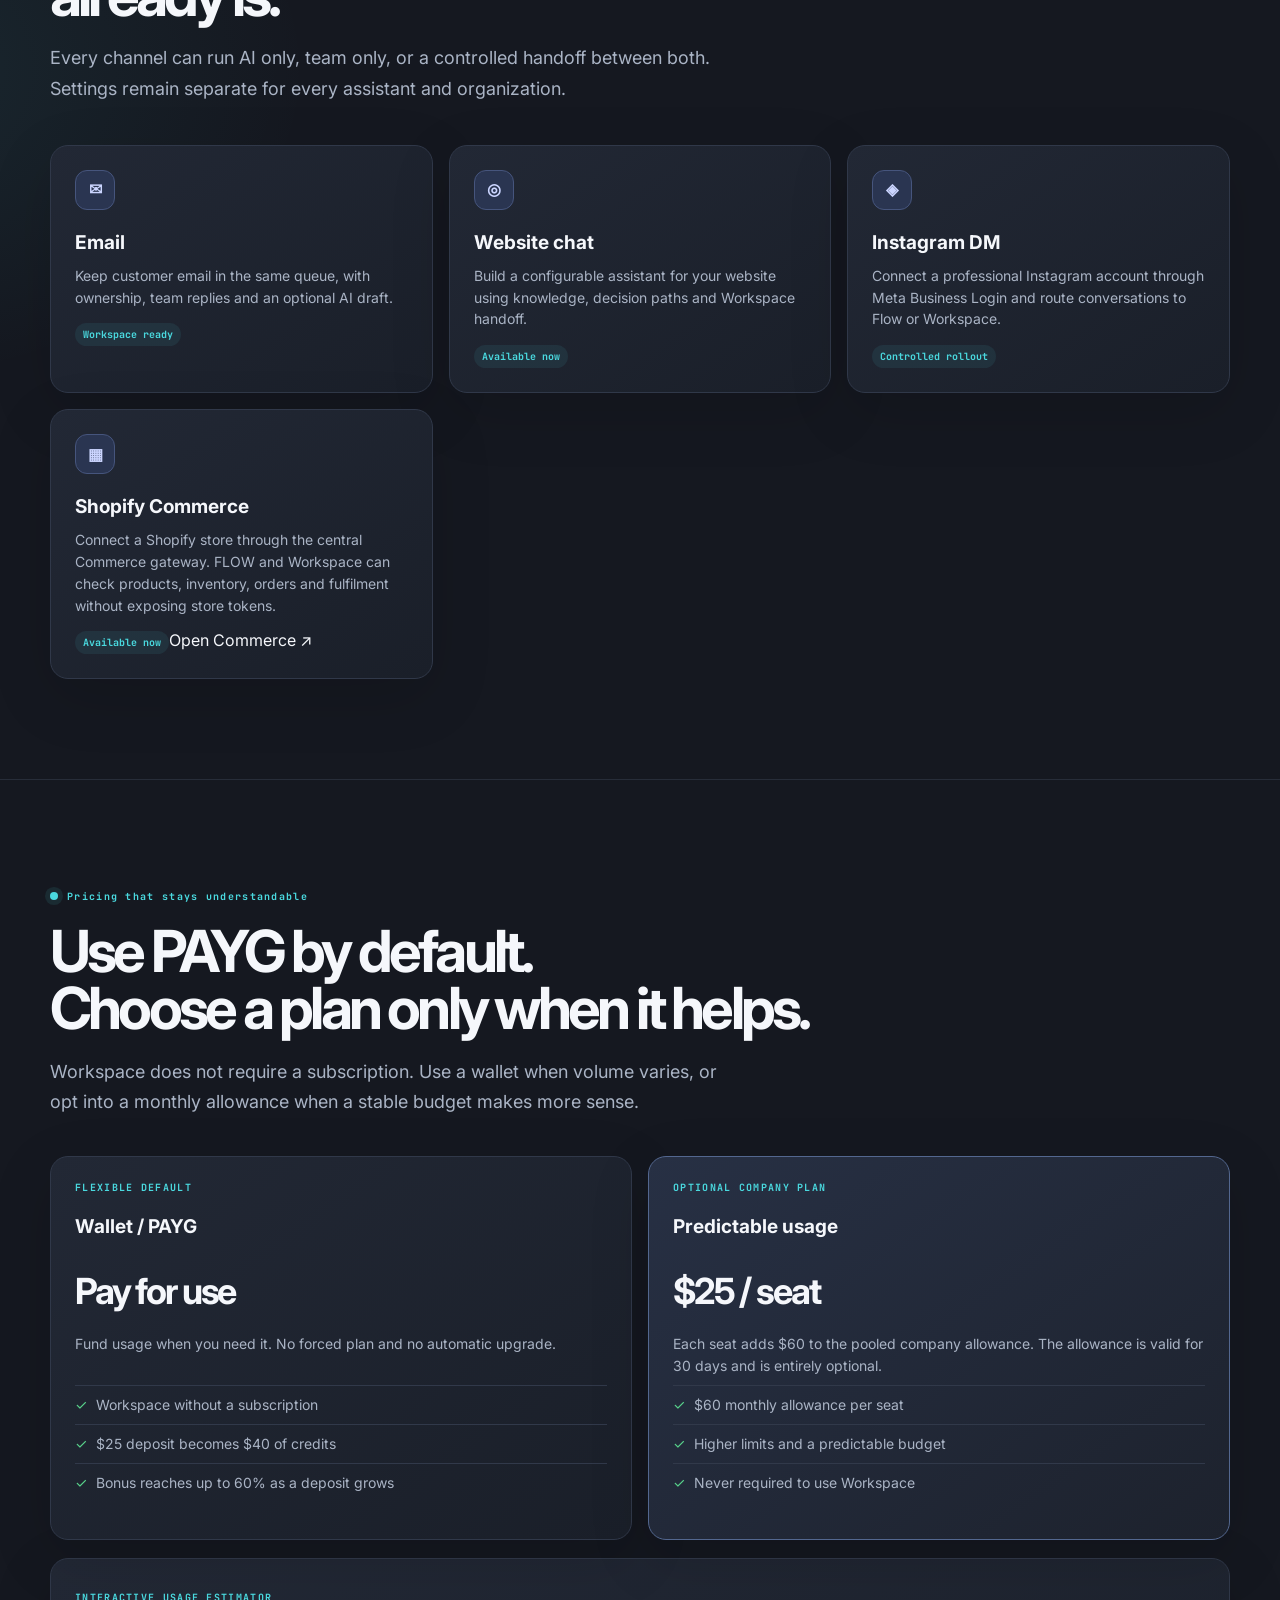
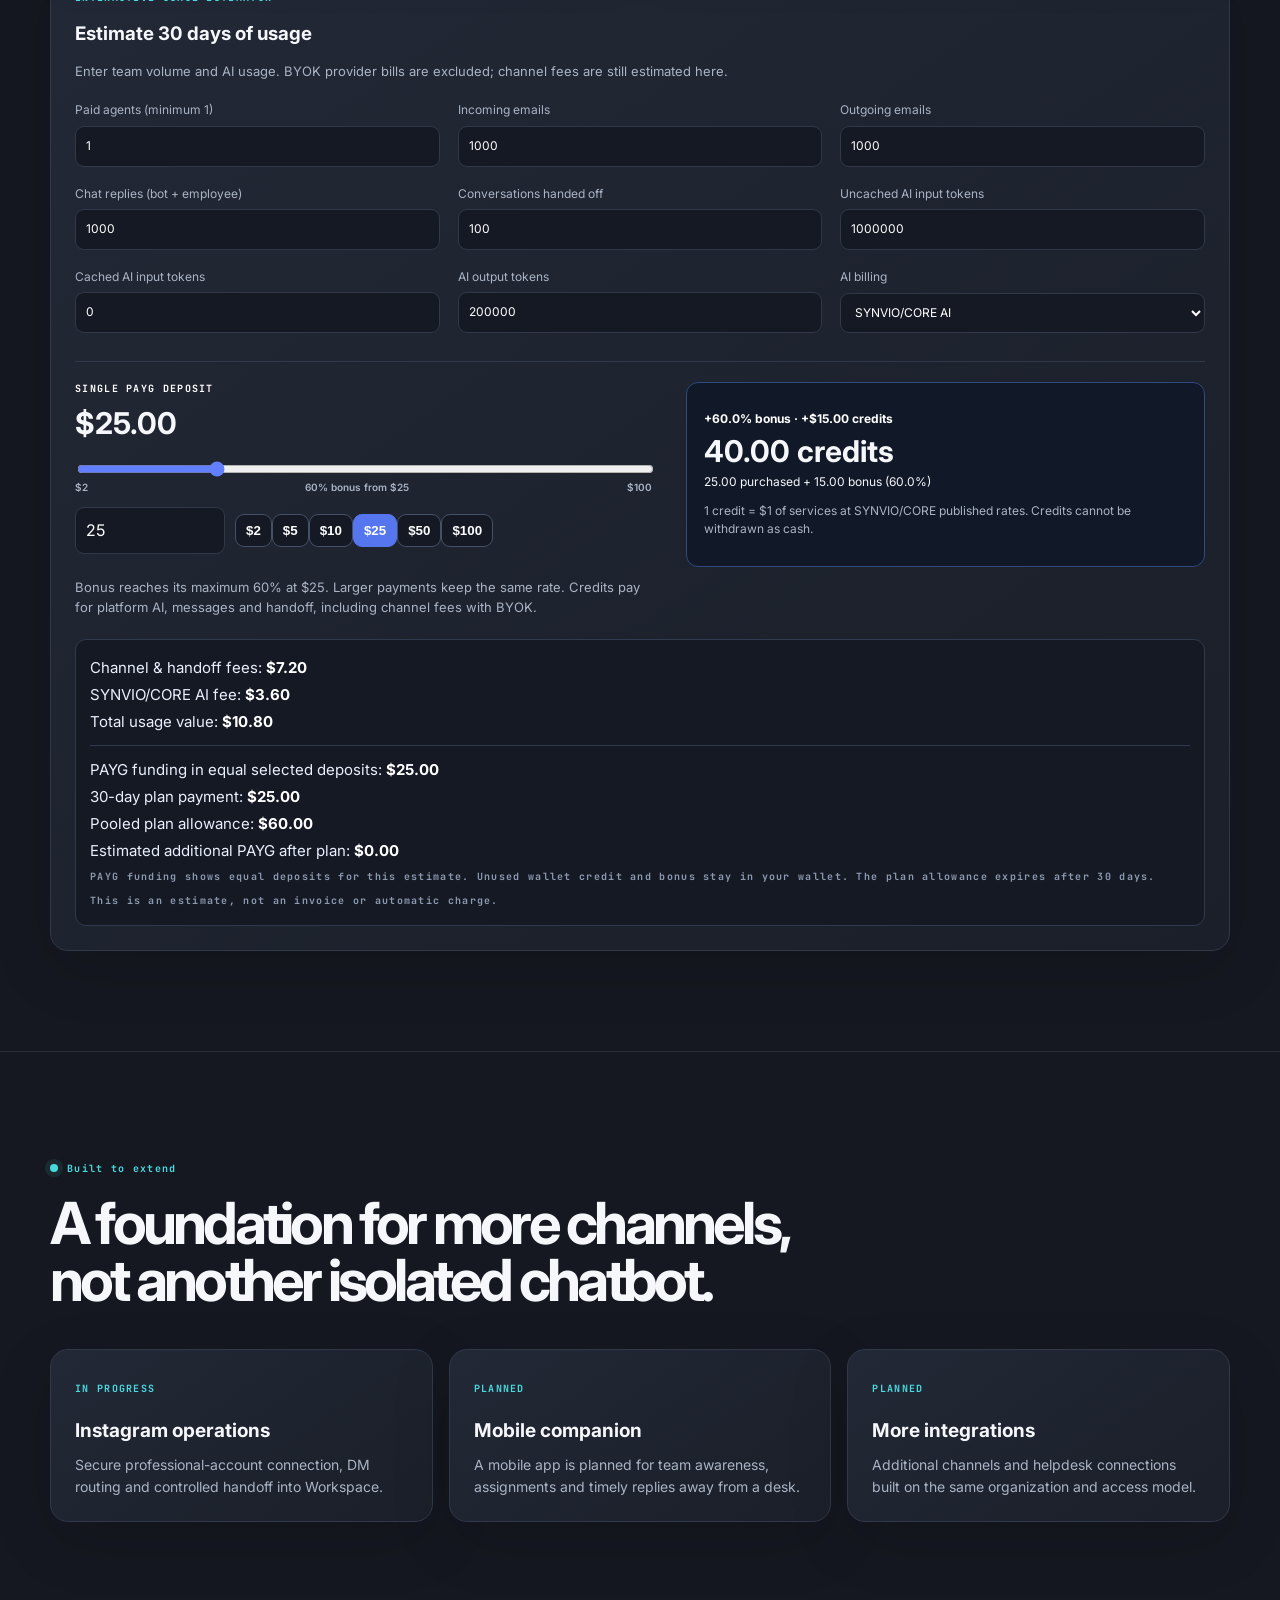
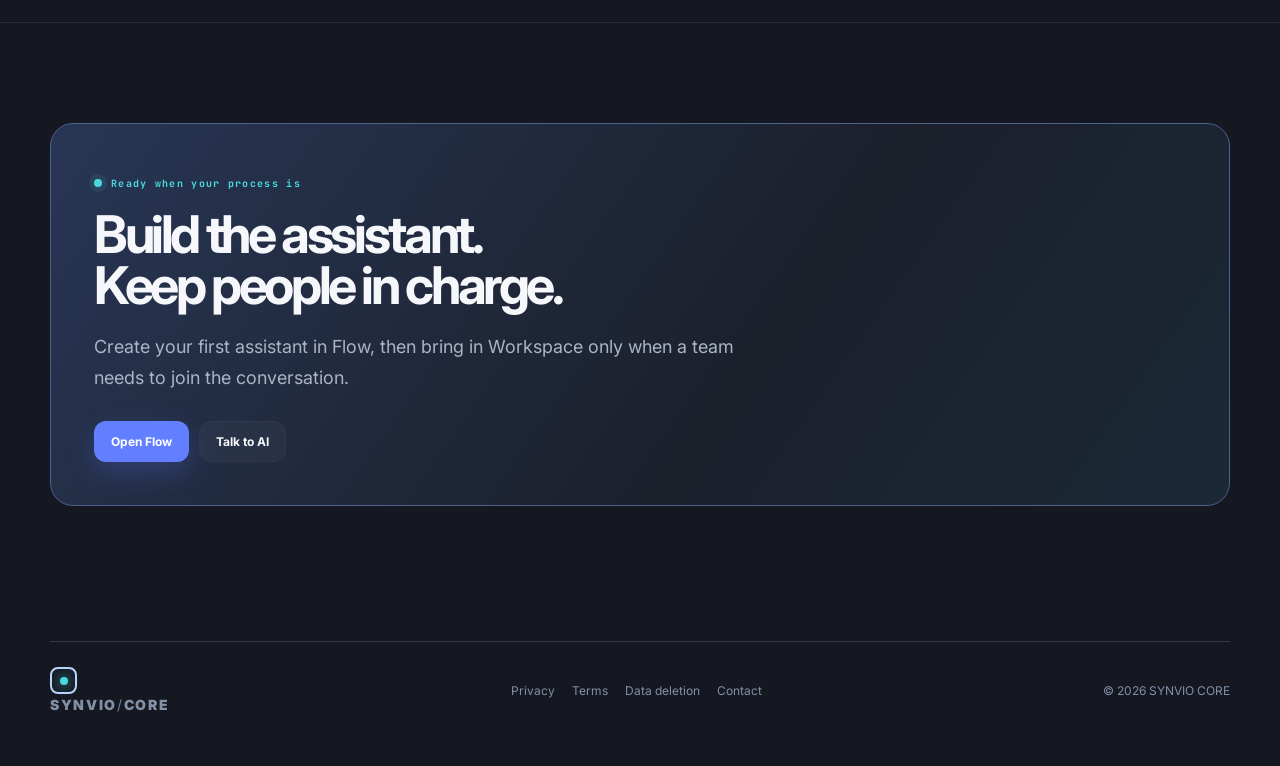
==== commit 4ec5e449: "Add files via upload" ====
--- a/index.html
+++ b/index.html
@@ -6,4 +6,4 @@
 <section id="pricing"><div class="shell"><p class="eyebrow">Pricing that stays understandable</p><h2>Use PAYG by default.<br>Choose a plan only when it helps.</h2><p class="lead">Workspace does not require a subscription. Use a wallet when volume varies, or opt into a monthly allowance when a stable budget makes more sense.</p><div class="grid two pricing"><article class="card"><small>FLEXIBLE DEFAULT</small><h3>Wallet / PAYG</h3><strong class="price">Pay for use</strong><p>Fund usage when you need it. No forced plan and no automatic upgrade.</p><ul><li>Workspace without a subscription</li><li>$25 deposit becomes $40 of credits</li><li>Bonus reaches up to 60% as a deposit grows</li></ul></article><article class="card accent"><small>OPTIONAL COMPANY PLAN</small><h3>Predictable usage</h3><strong class="price">$25 / seat</strong><p>Each seat adds $60 to the pooled company allowance. The allowance is valid for 30 days and is entirely optional.</p><ul><li>$60 monthly allowance per seat</li><li>Higher limits and a predictable budget</li><li>Never required to use Workspace</li></ul></article></div><div class="card calculator"><small>INTERACTIVE USAGE ESTIMATOR</small><h3>Estimate 30 days of usage</h3><p>Enter team volume and AI usage. BYOK provider bills are excluded; channel fees are still estimated here.</p><form id="usage-calculator" class="calculator-form"><label>Paid agents (minimum 1)<input id="calc-seats" type="number" value="1" min="1" step="1"></label><label>Incoming emails<input id="calc-incoming" type="number" value="1000" min="0"></label><label>Outgoing emails<input id="calc-outgoing" type="number" value="1000" min="0"></label><label>Chat replies (bot + employee)<input id="calc-replies" type="number" value="1000" min="0"></label><label>Conversations handed off<input id="calc-handoffs" type="number" value="100" min="0"></label><label>Uncached AI input tokens<input id="calc-input" type="number" value="1000000" min="0"></label><label>Cached AI input tokens<input id="calc-cached" type="number" value="0" min="0"></label><label>AI output tokens<input id="calc-output" type="number" value="200000" min="0"></label><label>AI billing<select id="calc-billing"><option value="core">SYNVIO/CORE AI</option><option value="byok">Bring your own key (BYOK)</option></select></label></form><div class="deposit"><small>SINGLE PAYG DEPOSIT</small><strong id="deposit-label">$25.00</strong><input id="calc-deposit" type="range" value="25" min="2" max="100" step="1"><div class="range-labels"><span>$2</span><span>60% bonus from $25</span><span>$100</span></div><div class="deposit-controls"><input id="calc-deposit-number" type="number" value="25" min="2" max="100"><div id="deposit-presets"><button type="button" data-deposit="2">$2</button><button type="button" data-deposit="5">$5</button><button type="button" data-deposit="10">$10</button><button type="button" data-deposit="25" class="selected">$25</button><button type="button" data-deposit="50">$50</button><button type="button" data-deposit="100">$100</button></div></div><article class="credit-card"><b id="bonus-line">+60.0% bonus · +$15.00 credits</b><strong id="credits-line">40.00 credits</strong><span id="credits-detail">25.00 purchased + 15.00 bonus (60.0%)</span><p>1 credit = $1 of services at SYNVIO/CORE published rates. Credits cannot be withdrawn as cash.</p></article><p class="deposit-note">Bonus reaches its maximum 60% at $25. Larger payments keep the same rate. Credits pay for platform AI, messages and handoff, including channel fees with BYOK.</p></div><div id="usage-result" aria-live="polite"></div></div></div></section>
 <section id="roadmap"><div class="shell"><p class="eyebrow">Built to extend</p><h2>A foundation for more channels,<br>not another isolated chatbot.</h2><div class="grid three"><article class="card"><small>IN PROGRESS</small><h3>Instagram operations</h3><p>Secure professional-account connection, DM routing and controlled handoff into Workspace.</p></article><article class="card"><small>PLANNED</small><h3>Mobile companion</h3><p>A mobile app is planned for team awareness, assignments and timely replies away from a desk.</p></article><article class="card"><small>PLANNED</small><h3>More integrations</h3><p>Additional channels and helpdesk connections built on the same organization and access model.</p></article></div></div></section>
 <section><div class="shell cta"><p class="eyebrow">Ready when your process is</p><h2>Build the assistant.<br>Keep people in charge.</h2><p class="lead">Create your first assistant in Flow, then bring in Workspace only when a team needs to join the conversation.</p><div class="buttons"><a class="primary" href="https://flow.synviocore.xyz/">Open Flow</a><button class="secondary" data-open-chat>Talk to AI</button></div></div></section></main>
-<footer><div class="shell foot"><a class="brand" href="./"><i></i><span>SYNVIO<b>/</b>CORE</span></a><div><a href="./privacy/">Privacy</a><a href="./terms/">Terms</a><a href="./data-deletion/">Data deletion</a><a href="mailto:support@synviocore.xyz">Contact</a></div><span>© 2026 SYNVIO CORE</span></div></footer><div id="marketing-flow-widget"></div><script src="https://flow.synviocore.xyz/js/flow-widget.js" data-bot="be400619-9cff-4066-ba07-e028043d5b1c" data-target="#marketing-flow-widget" data-no-launcher="true" defer></script><script src="site.js" defer></script><script src="hide-flow-launcher.js" defer></script><script src="workspace-demo.js" defer></script><script src="workspace-demo-v2.js" defer></script><script src="workspace-static.js" defer></script><script src="workspace-hero.js" defer></script><link rel="stylesheet" href="workspace-demo.css"><link rel="stylesheet" href="workspace-demo-v2.css"><link rel="stylesheet" href="workspace-static.css"><link rel="stylesheet" href="workspace-final.css"><link rel="stylesheet" href="workspace-hero.css"></body></html>
+<footer><div class="shell foot"><a class="brand" href="./"><i></i><span>SYNVIO<b>/</b>CORE</span></a><div><a href="./privacy/">Privacy</a><a href="./terms/">Terms</a><a href="./data-deletion/">Data deletion</a><a href="mailto:support@synviocore.xyz">Contact</a></div><span>© 2026 SYNVIO CORE</span></div></footer><div id="marketing-flow-widget"></div><script src="https://flow.synviocore.xyz/js/flow-widget.js" data-bot="be400619-9cff-4066-ba07-e028043d5b1c" data-target="#marketing-flow-widget" data-no-launcher="true" defer></script><script src="site.js" defer></script><script src="hide-flow-launcher.js" defer></script><script src="workspace-hero.js" defer></script><link rel="stylesheet" href="workspace-preview.css"><link rel="stylesheet" href="workspace-demo-v2.css"></body></html>
--- a/workspace-preview.css
+++ b/workspace-preview.css
@@ -0,0 +1,7 @@
+nav a,.quiet,.foot a{display:inline-block;transition:color .2s ease,transform .24s cubic-bezier(.2,.8,.2,1)}
+/* This preview is nested inside the hero; it must not inherit the page-section padding. */
+section.preview{padding:12px;aspect-ratio:1.58/1;display:flex;flex-direction:column;overflow:hidden}.preview .desk{flex:1;min-height:0!important}.preview footer{flex:none}.pricing>.card{display:flex;flex-direction:column;min-height:320px}.pricing>.card ul{margin-top:auto}.pricing>.card p{min-height:52px}
+@media(min-width:901px){.hero-grid{grid-template-columns:minmax(430px,1fr) minmax(0,620px);justify-content:space-between;gap:34px}.hero-grid>div{min-width:0}.hero h1{font-size:clamp(56px,5vw,66px);white-space:nowrap}.preview{width:100%;min-width:0;justify-self:end}.preview .desk{grid-template-columns:88px 132px minmax(0,1fr) 145px}.inbox-list,.thread,.copilot{min-width:0}.thread-head h3{font-size:13px}.bubble{max-width:84%}}
+@media(hover:hover){nav a:hover,.quiet:hover,.foot a:hover{transform:scale(1.07)}}
+.preview .desk{grid-template-columns:102px 155px minmax(265px,1fr) 165px;min-height:420px;text-align:left}.desk aside hr{border:0;border-top:1px solid var(--line);margin:13px 0}.desk aside span b{float:right;font-size:9px}.inbox-list{padding:14px 9px;background:#181d27;border-right:1px solid var(--line)}.inbox-list small,.thread small,.copilot>small{display:block;font:700 9px JetBrains Mono,monospace;letter-spacing:.1em;color:#8593aa}.inbox-list input{margin:10px 0 7px;padding:8px;font-size:10px}.inbox-list article{padding:9px 8px;border-radius:9px;margin:4px 0}.inbox-list article.selected{background:#263452;border:1px solid #3e5790}.inbox-list article b,.inbox-list article strong{display:block;font-size:10px}.inbox-list article strong{margin-top:2px;color:#eff3fb}.inbox-list article p{margin:3px 0 0;color:#96a6c0;font-size:9px}.thread{padding:14px;background:#1a1f29;min-width:0}.thread-head{display:flex;justify-content:space-between;gap:8px;align-items:flex-start}.thread-head h3{margin:4px 0;font-size:14px}.thread-head button,.reply-box button{border:1px solid var(--line);border-radius:8px;background:#293653;color:#eef3ff;padding:7px 8px;font:700 9px Inter;white-space:nowrap}.context{padding:8px;border-radius:8px;background:#222a38;color:#8fa2c2;font-size:9px}.bubble{max-width:76%;margin:15px 0;padding:10px;border:1px solid #303949;border-radius:11px;background:#222832}.bubble.agent{margin-left:auto;background:#263653;border-color:#405b8f}.bubble b{font-size:10px}.bubble p{font-size:10px;line-height:1.45;margin:5px 0}.bubble small{font-size:8px;text-align:right}.reply-box{margin-top:28px;padding:10px;border:1px solid #303949;border-radius:10px;color:#8491a6;font-size:10px}.reply-box button{float:right;margin-left:5px}.reply-box .send{background:#5f7dff;border-color:#5f7dff}.copilot{padding:14px;background:#171c25;border-left:1px solid var(--line);color:#aebbd0}.copilot h4{font-size:12px;color:#f0f4fb;margin:7px 0 14px}.copilot h4 i{display:inline-block;width:8px;height:8px;border-radius:50%;background:#4d8cff;box-shadow:0 0 0 4px #4d8cff28}.copilot article{padding:10px;border:1px solid #303949;border-radius:10px;background:#202631;font-size:9px}.copilot article b{color:#eaf0fc;font-size:9px}.copilot article p{line-height:1.5}.copilot hr{border:0;border-top:1px solid #303949;margin:10px 0}.copilot ol{padding-left:15px;line-height:1.5}.ask{margin-top:16px;border:1px solid #303949;border-radius:9px;padding:9px;color:#78869c;font-size:9px}.calculator form{grid-template-columns:repeat(3,1fr)}
+@media(max-width:1050px){.preview .desk{grid-template-columns:94px 155px minmax(250px,1fr)}.copilot{display:none}}@media(max-width:680px){.preview .desk{grid-template-columns:84px 1fr}.inbox-list{display:none}.thread{min-height:360px}.thread-head button{display:none}.bubble{max-width:90%}.calculator form{grid-template-columns:1fr}.reply-box{margin-top:16px}.reply-box button{font-size:8px;padding:6px}.preview{overflow:hidden}}
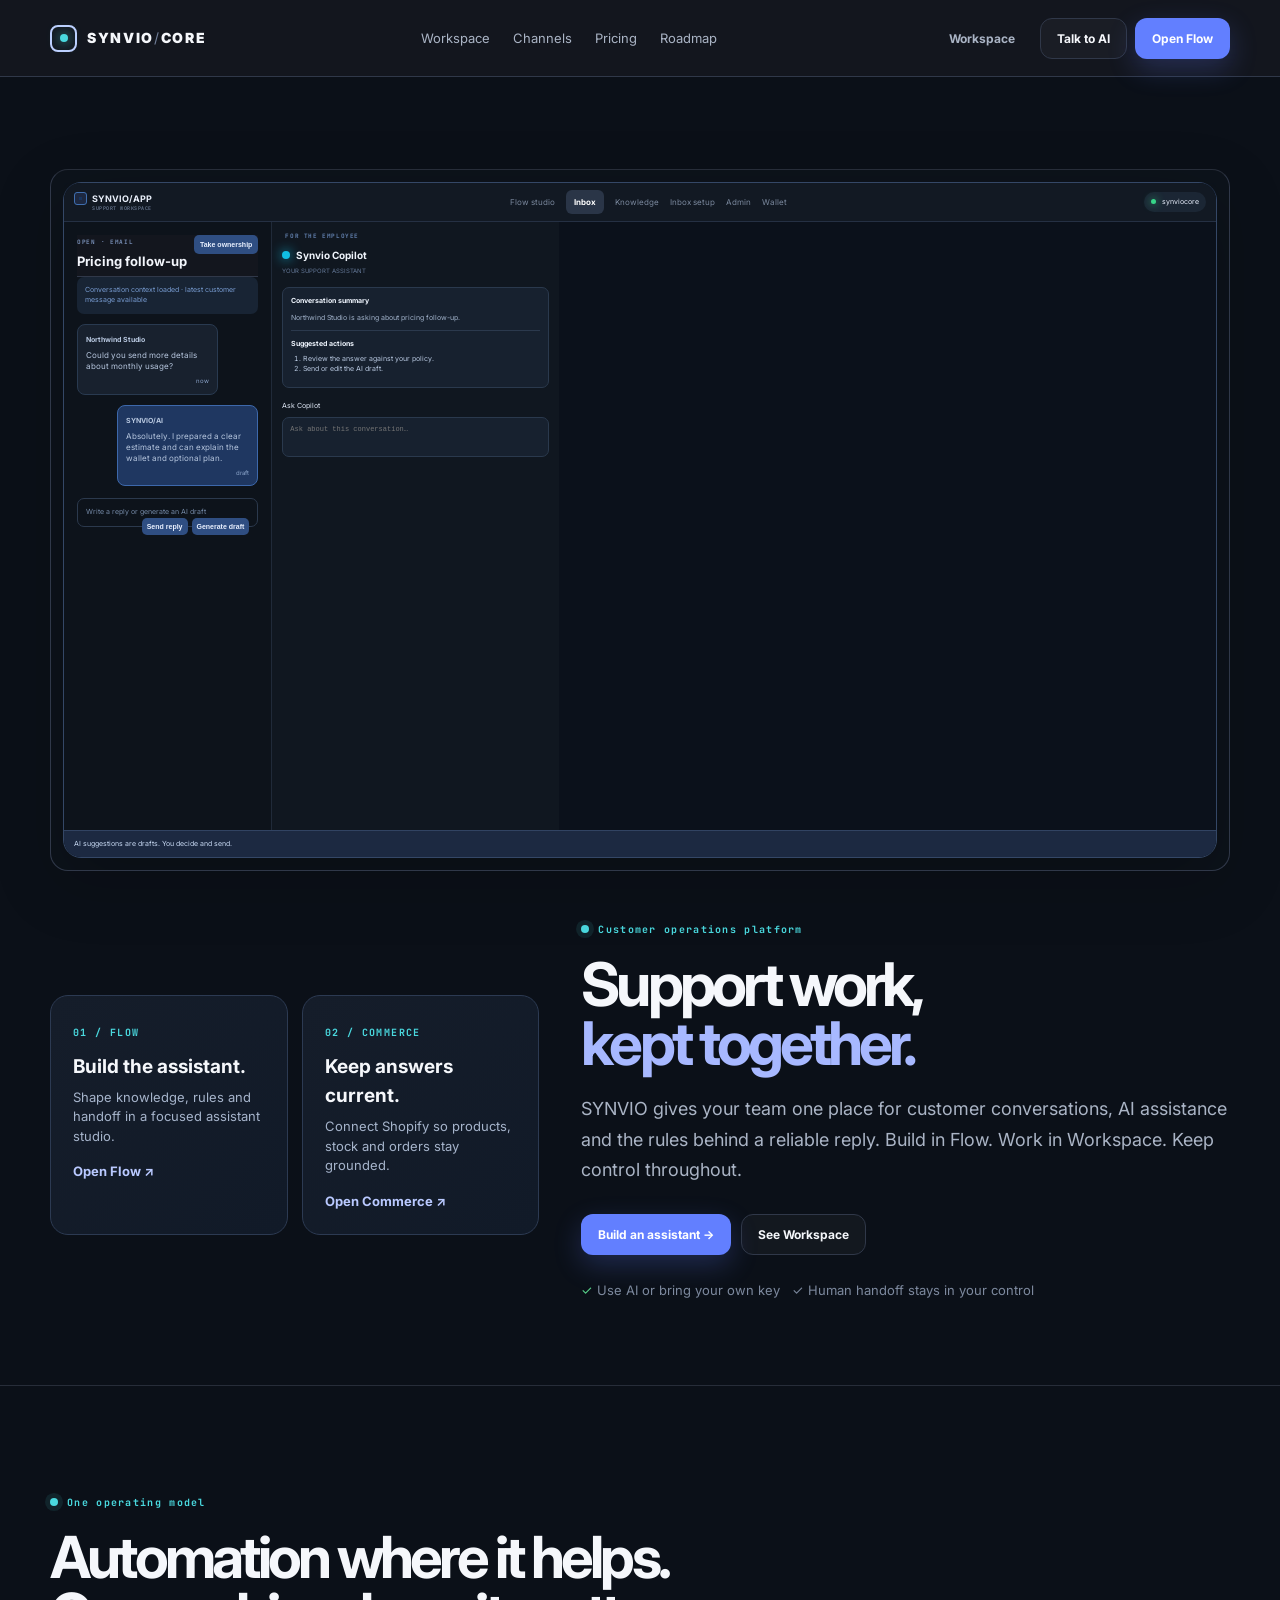
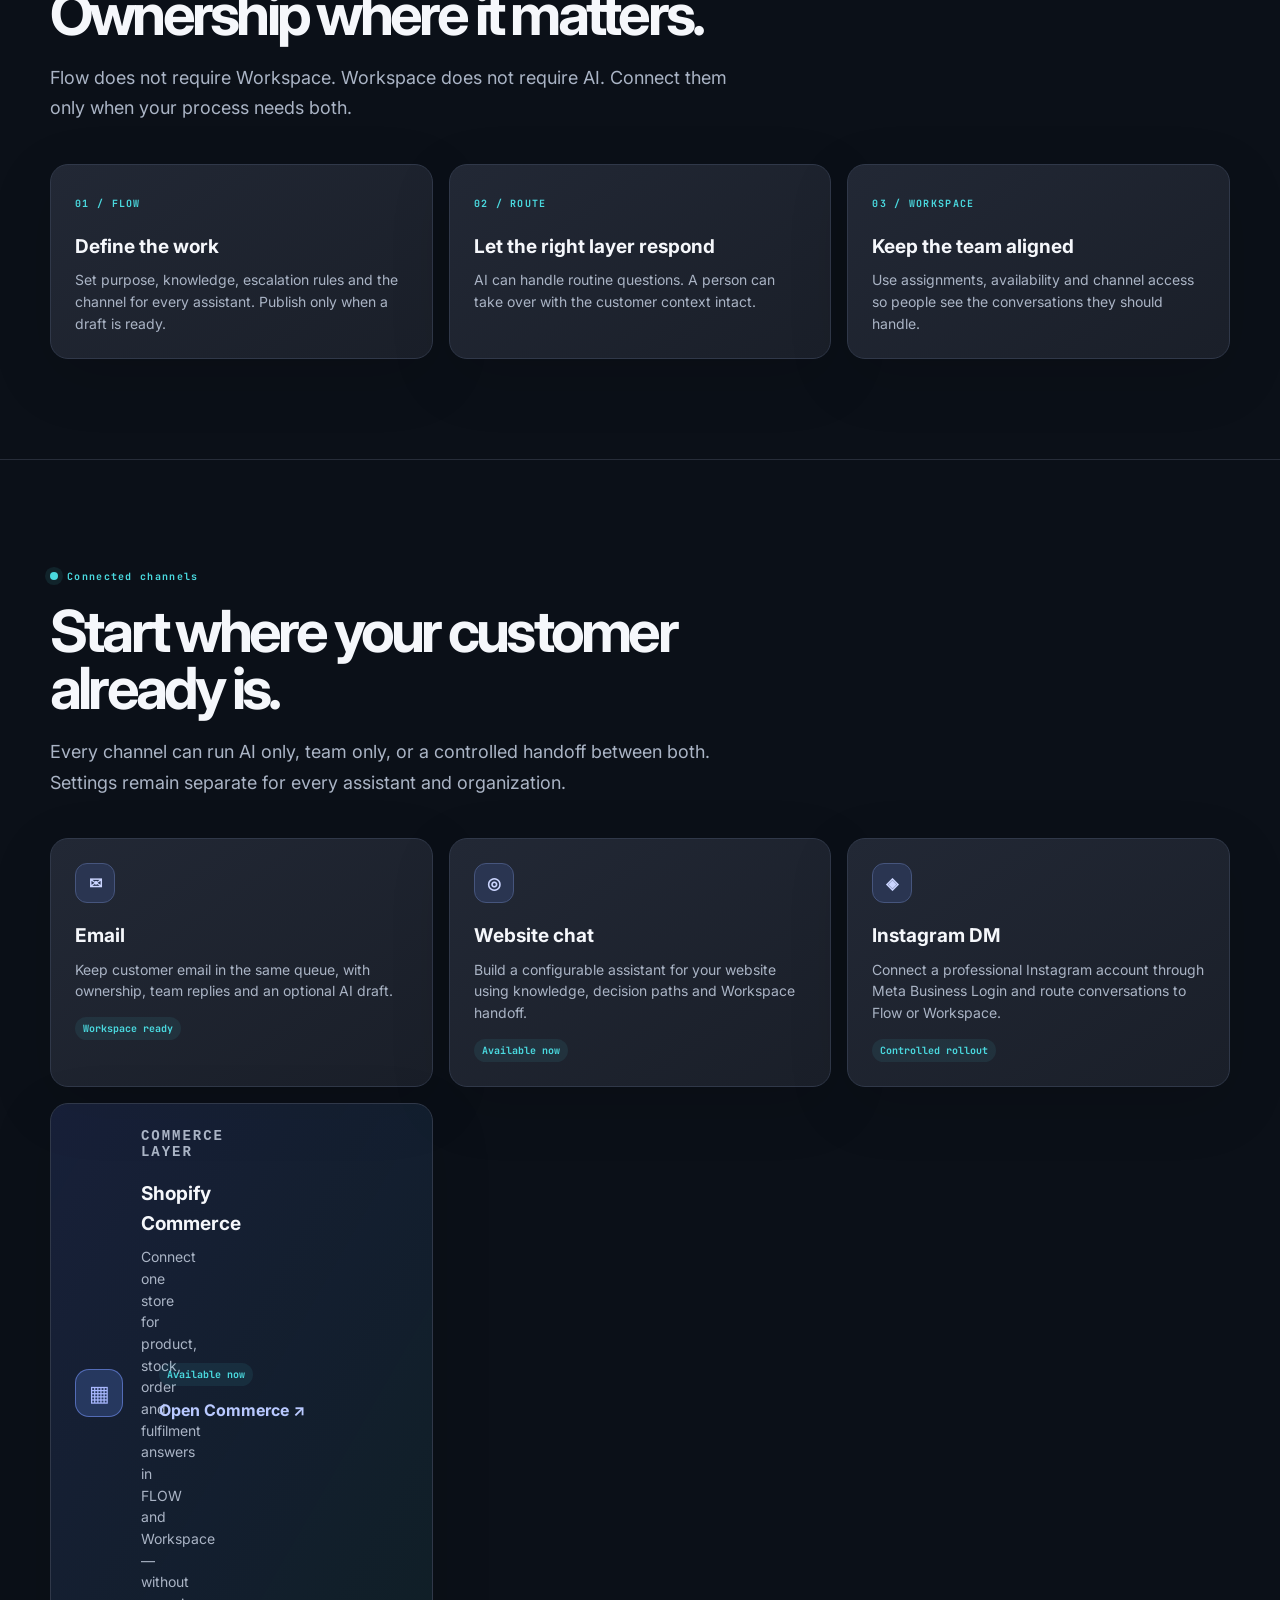
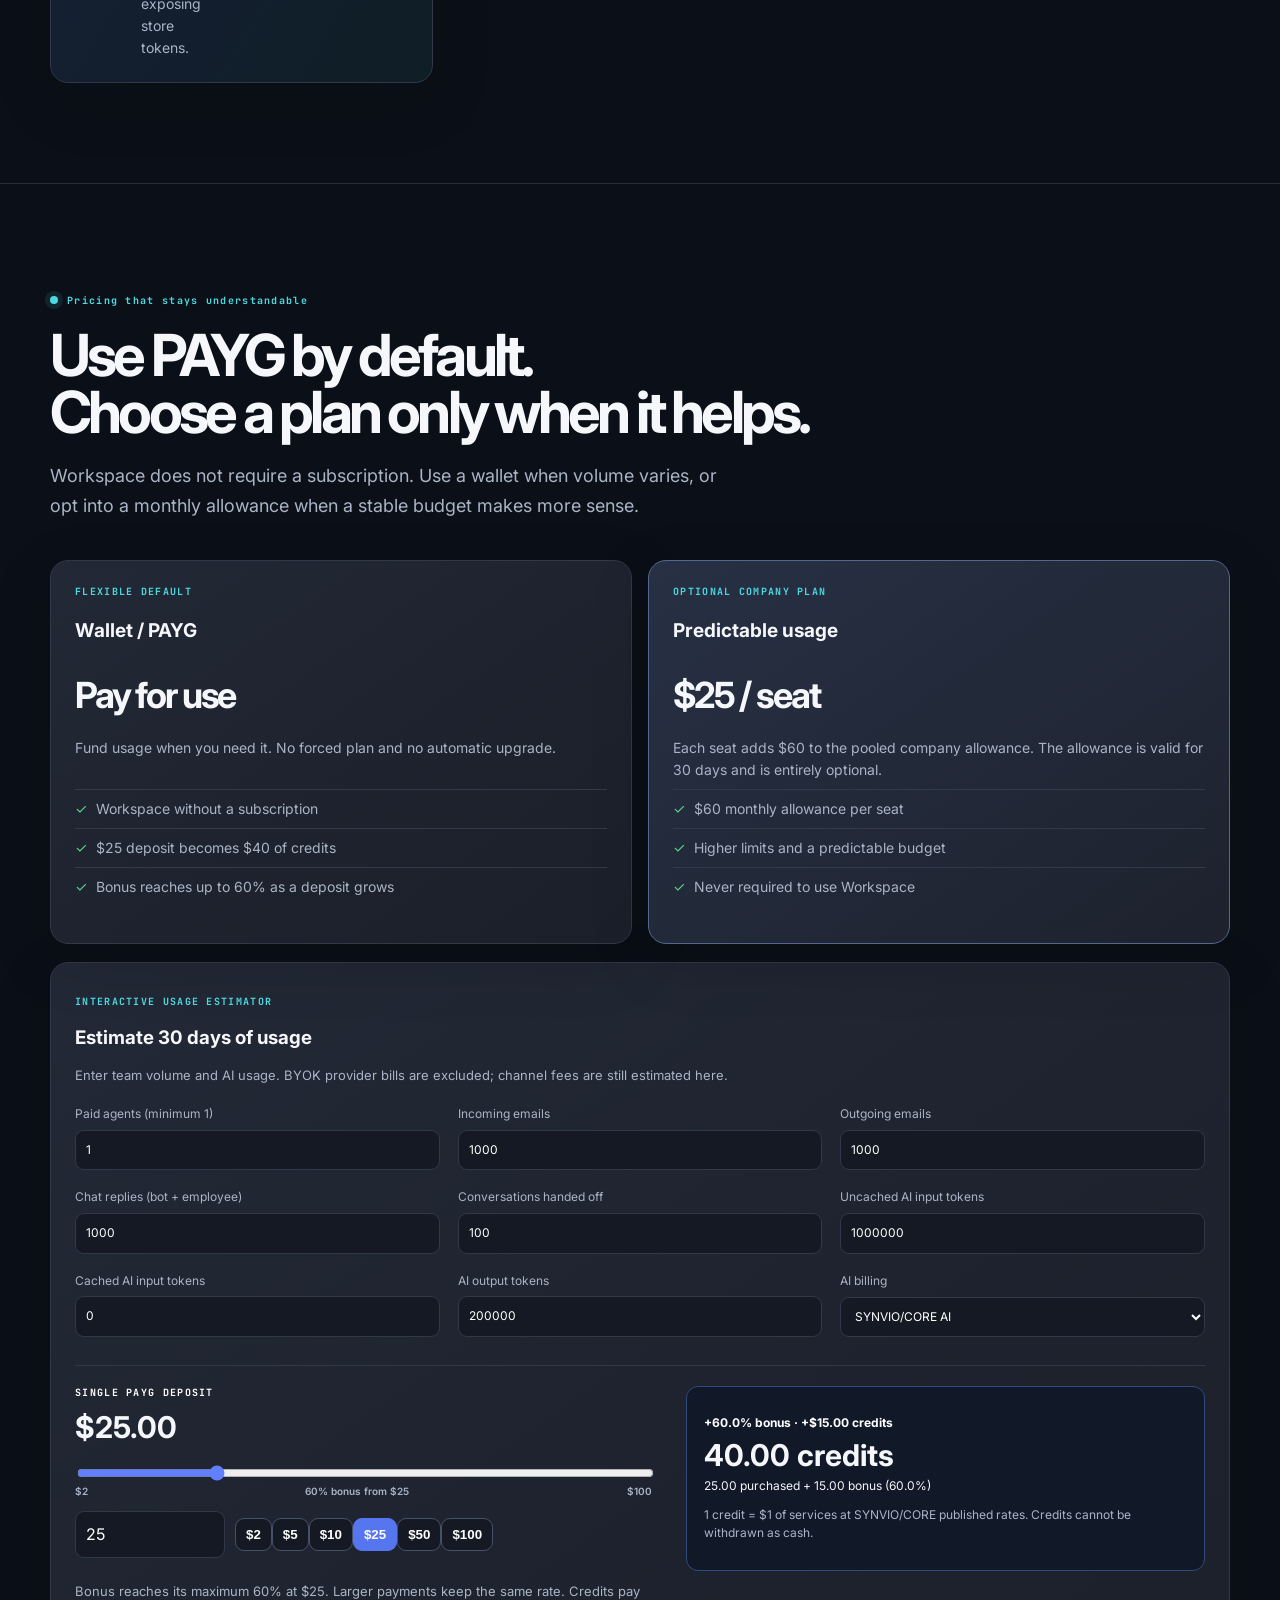
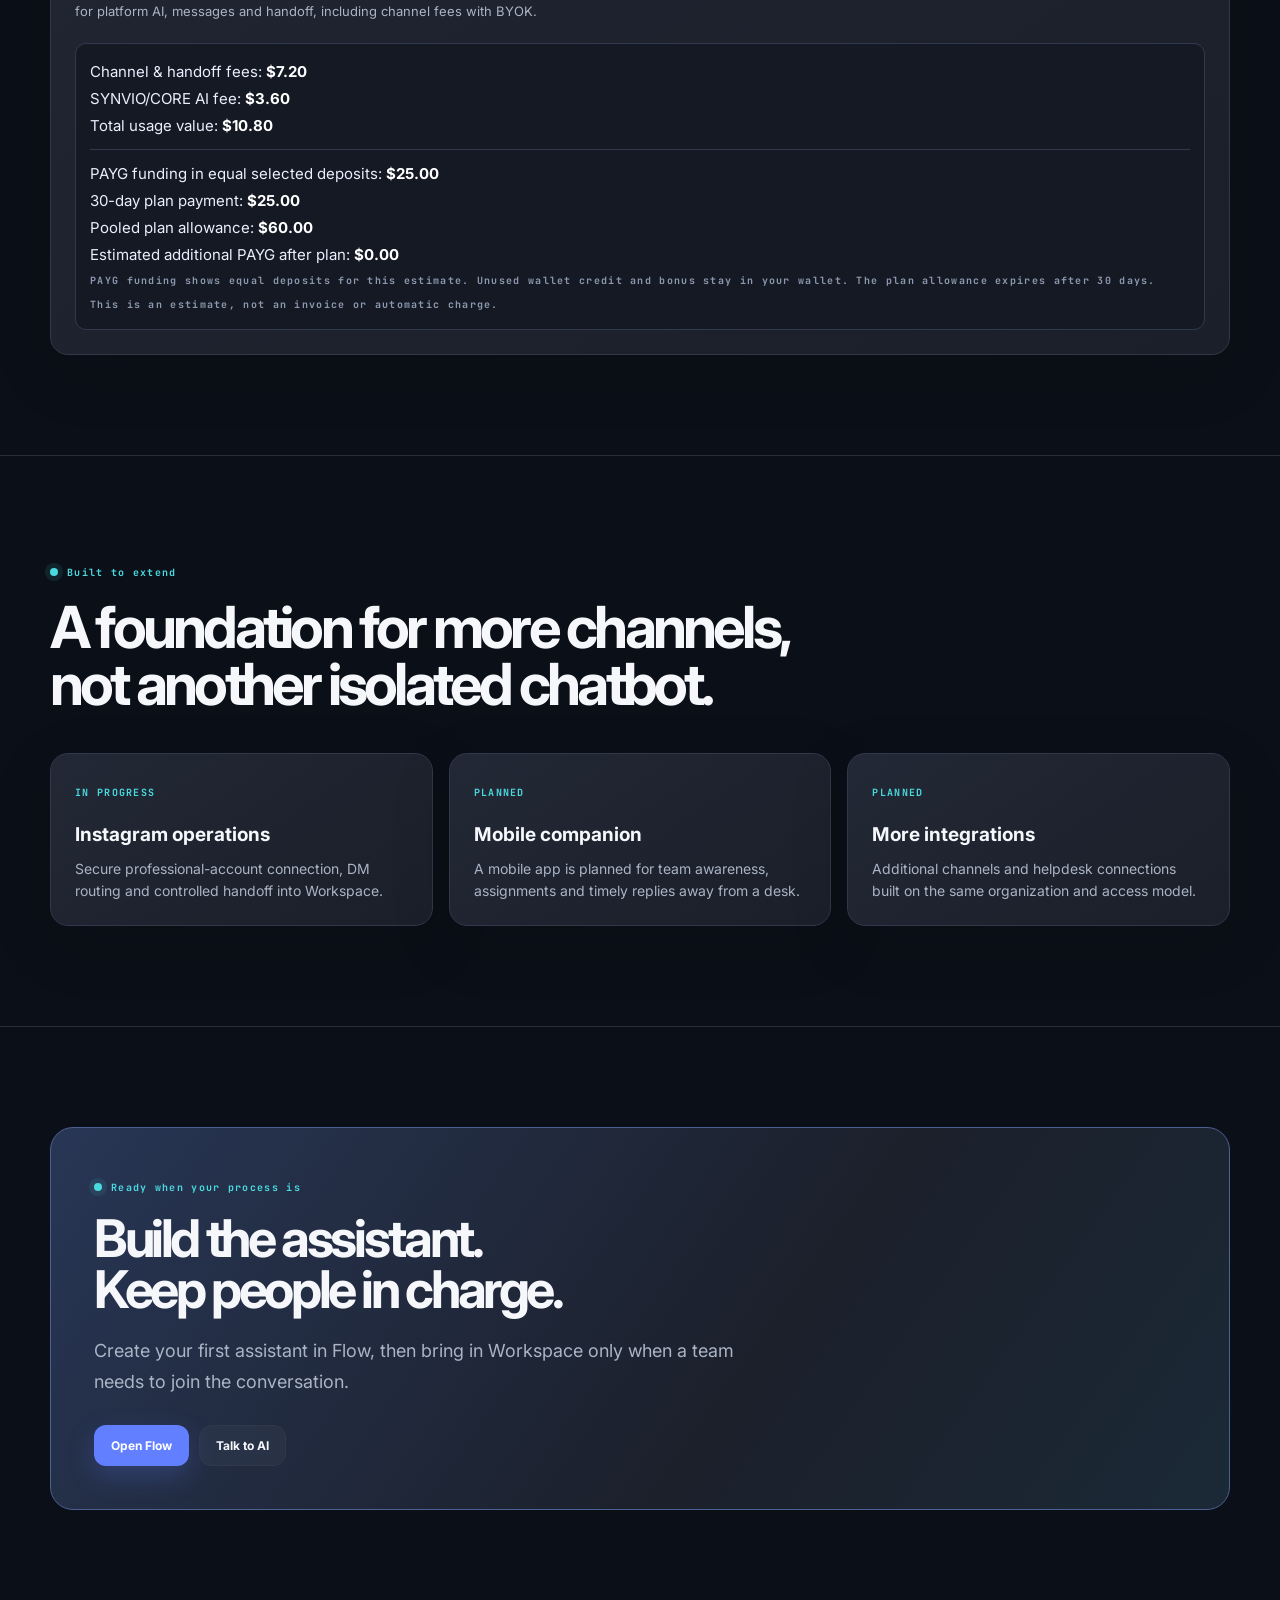
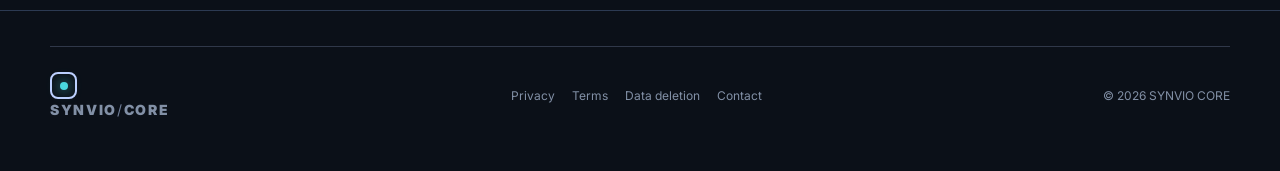
==== commit 7b712c79: "Add files via upload" ====
--- a/index.html
+++ b/index.html
@@ -6,4 +6,4 @@
 <section id="pricing"><div class="shell"><p class="eyebrow">Pricing that stays understandable</p><h2>Use PAYG by default.<br>Choose a plan only when it helps.</h2><p class="lead">Workspace does not require a subscription. Use a wallet when volume varies, or opt into a monthly allowance when a stable budget makes more sense.</p><div class="grid two pricing"><article class="card"><small>FLEXIBLE DEFAULT</small><h3>Wallet / PAYG</h3><strong class="price">Pay for use</strong><p>Fund usage when you need it. No forced plan and no automatic upgrade.</p><ul><li>Workspace without a subscription</li><li>$25 deposit becomes $40 of credits</li><li>Bonus reaches up to 60% as a deposit grows</li></ul></article><article class="card accent"><small>OPTIONAL COMPANY PLAN</small><h3>Predictable usage</h3><strong class="price">$25 / seat</strong><p>Each seat adds $60 to the pooled company allowance. The allowance is valid for 30 days and is entirely optional.</p><ul><li>$60 monthly allowance per seat</li><li>Higher limits and a predictable budget</li><li>Never required to use Workspace</li></ul></article></div><div class="card calculator"><small>INTERACTIVE USAGE ESTIMATOR</small><h3>Estimate 30 days of usage</h3><p>Enter team volume and AI usage. BYOK provider bills are excluded; channel fees are still estimated here.</p><form id="usage-calculator" class="calculator-form"><label>Paid agents (minimum 1)<input id="calc-seats" type="number" value="1" min="1" step="1"></label><label>Incoming emails<input id="calc-incoming" type="number" value="1000" min="0"></label><label>Outgoing emails<input id="calc-outgoing" type="number" value="1000" min="0"></label><label>Chat replies (bot + employee)<input id="calc-replies" type="number" value="1000" min="0"></label><label>Conversations handed off<input id="calc-handoffs" type="number" value="100" min="0"></label><label>Uncached AI input tokens<input id="calc-input" type="number" value="1000000" min="0"></label><label>Cached AI input tokens<input id="calc-cached" type="number" value="0" min="0"></label><label>AI output tokens<input id="calc-output" type="number" value="200000" min="0"></label><label>AI billing<select id="calc-billing"><option value="core">SYNVIO/CORE AI</option><option value="byok">Bring your own key (BYOK)</option></select></label></form><div class="deposit"><small>SINGLE PAYG DEPOSIT</small><strong id="deposit-label">$25.00</strong><input id="calc-deposit" type="range" value="25" min="2" max="100" step="1"><div class="range-labels"><span>$2</span><span>60% bonus from $25</span><span>$100</span></div><div class="deposit-controls"><input id="calc-deposit-number" type="number" value="25" min="2" max="100"><div id="deposit-presets"><button type="button" data-deposit="2">$2</button><button type="button" data-deposit="5">$5</button><button type="button" data-deposit="10">$10</button><button type="button" data-deposit="25" class="selected">$25</button><button type="button" data-deposit="50">$50</button><button type="button" data-deposit="100">$100</button></div></div><article class="credit-card"><b id="bonus-line">+60.0% bonus · +$15.00 credits</b><strong id="credits-line">40.00 credits</strong><span id="credits-detail">25.00 purchased + 15.00 bonus (60.0%)</span><p>1 credit = $1 of services at SYNVIO/CORE published rates. Credits cannot be withdrawn as cash.</p></article><p class="deposit-note">Bonus reaches its maximum 60% at $25. Larger payments keep the same rate. Credits pay for platform AI, messages and handoff, including channel fees with BYOK.</p></div><div id="usage-result" aria-live="polite"></div></div></div></section>
 <section id="roadmap"><div class="shell"><p class="eyebrow">Built to extend</p><h2>A foundation for more channels,<br>not another isolated chatbot.</h2><div class="grid three"><article class="card"><small>IN PROGRESS</small><h3>Instagram operations</h3><p>Secure professional-account connection, DM routing and controlled handoff into Workspace.</p></article><article class="card"><small>PLANNED</small><h3>Mobile companion</h3><p>A mobile app is planned for team awareness, assignments and timely replies away from a desk.</p></article><article class="card"><small>PLANNED</small><h3>More integrations</h3><p>Additional channels and helpdesk connections built on the same organization and access model.</p></article></div></div></section>
 <section><div class="shell cta"><p class="eyebrow">Ready when your process is</p><h2>Build the assistant.<br>Keep people in charge.</h2><p class="lead">Create your first assistant in Flow, then bring in Workspace only when a team needs to join the conversation.</p><div class="buttons"><a class="primary" href="https://flow.synviocore.xyz/">Open Flow</a><button class="secondary" data-open-chat>Talk to AI</button></div></div></section></main>
-<footer><div class="shell foot"><a class="brand" href="./"><i></i><span>SYNVIO<b>/</b>CORE</span></a><div><a href="./privacy/">Privacy</a><a href="./terms/">Terms</a><a href="./data-deletion/">Data deletion</a><a href="mailto:support@synviocore.xyz">Contact</a></div><span>© 2026 SYNVIO CORE</span></div></footer><div id="marketing-flow-widget"></div><script src="https://flow.synviocore.xyz/js/flow-widget.js" data-bot="be400619-9cff-4066-ba07-e028043d5b1c" data-target="#marketing-flow-widget" data-no-launcher="true" defer></script><script src="site.js" defer></script><script src="hide-flow-launcher.js" defer></script><script src="workspace-hero.js" defer></script><link rel="stylesheet" href="workspace-preview.css"><link rel="stylesheet" href="workspace-demo-v2.css"></body></html>
+<footer><div class="shell foot"><a class="brand" href="./"><i></i><span>SYNVIO<b>/</b>CORE</span></a><div><a href="./privacy/">Privacy</a><a href="./terms/">Terms</a><a href="./data-deletion/">Data deletion</a><a href="mailto:support@synviocore.xyz">Contact</a></div><span>© 2026 SYNVIO CORE</span></div></footer><script src="site.js" defer></script><script src="hide-flow-launcher.js" defer></script><script src="workspace-hero.js" defer></script><link rel="stylesheet" href="workspace-preview.css"><link rel="stylesheet" href="workspace-demo-v2.css"><link rel="stylesheet" href="marketing-rework-v3.css"></body></html>
--- a/marketing-rework-v3.css
+++ b/marketing-rework-v3.css
@@ -0,0 +1,17 @@
+/* Marketing v3: aligned hero, genuine product preview and no hidden launcher. */
+:root { --mk-bg:#0b1018; --mk-panel:#151d2a; --mk-panel2:#1b2638; --mk-line:#2c3a52; --mk-text:#eef3fb; --mk-muted:#a6b4cb; --mk-blue:#4d86ff; --mk-cyan:#16d7e8; }
+html,body { background:var(--mk-bg)!important; overflow-x:hidden; }
+.hero-grid { max-width:1180px!important; grid-template-columns:minmax(0,.86fr) minmax(540px,1.14fr)!important; gap:42px!important; align-items:center!important; }
+.hero-grid > .preview { grid-column:2; grid-row:1; width:100%!important; min-width:0!important; aspect-ratio:1.68!important; height:auto!important; min-height:500px!important; max-height:none!important; overflow:hidden!important; transform-origin:center; transition:transform .32s cubic-bezier(.2,.8,.2,1),box-shadow .32s ease; }
+.hero-side { grid-column:1; grid-row:2; display:grid!important; grid-template-columns:repeat(2,minmax(0,1fr)); gap:14px; margin-top:4px; }
+.hero-side article { min-width:0; padding:22px; border:1px solid var(--mk-line); border-radius:18px; background:linear-gradient(135deg,var(--mk-panel),#111a28); }
+.hero-side h3 { margin:.55rem 0 .4rem; }.hero-side p { color:var(--mk-muted); }.hero-side a,.text-link { color:#b9c9ff; font-weight:700; }
+.ws-demo { height:100%!important; min-height:0!important; background:#0b111b!important; border:1px solid #344766!important; border-radius:18px!important; overflow:hidden!important; box-shadow:0 24px 70px rgba(0,0,0,.28); }
+.ws-body { min-height:calc(100% - 80px)!important; }.ws-nav button { display:flex; align-items:center; gap:8px; }.ws-nav button:first-letter { color:var(--mk-cyan); }
+.ws-nav button:hover,.ws-list button:hover { background:#1b2940!important; }.ws-icon { width:16px; height:16px; color:var(--mk-cyan); display:inline-grid; place-items:center; }
+.ws-icon svg { width:15px; height:15px; stroke:currentColor; fill:none; stroke-width:1.8; }
+.channel-commerce { grid-column:auto; }.commerce-actions { display:flex; align-items:center; gap:12px; flex-wrap:wrap; }
+footer { border-top:1px solid var(--mk-line); }
+[data-synvio-launcher],#marketing-flow-widget,.flow-widget-launcher,.synvio-flow-launcher { display:none!important; }
+@media (max-width:1100px) { .hero-grid { grid-template-columns:1fr!important; }.hero-grid > .preview { grid-column:1; grid-row:2; min-height:460px!important; }.hero-side { grid-column:1; grid-row:3; } }
+@media (max-width:640px) { .hero-side { grid-template-columns:1fr; }.hero-grid > .preview { min-height:360px!important; aspect-ratio:1.25!important; }.ws-demo { border-radius:14px!important; } }
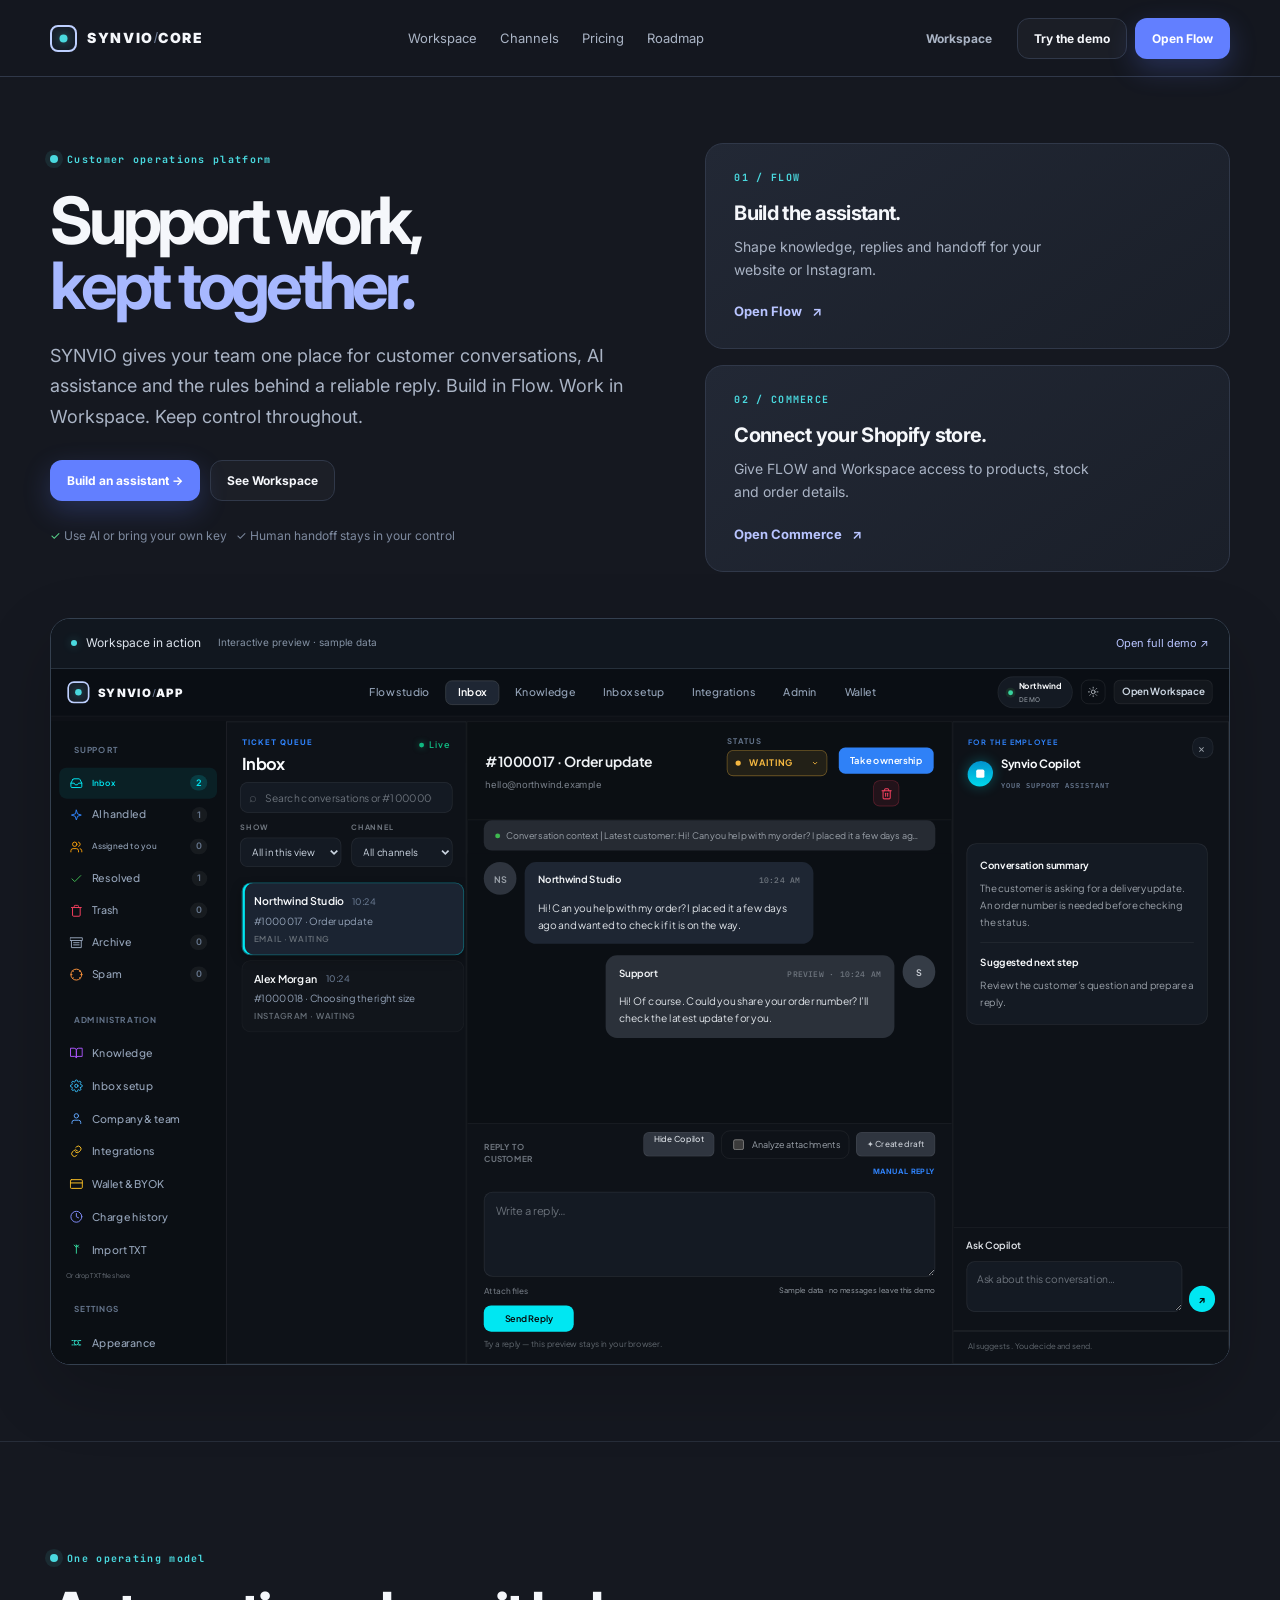
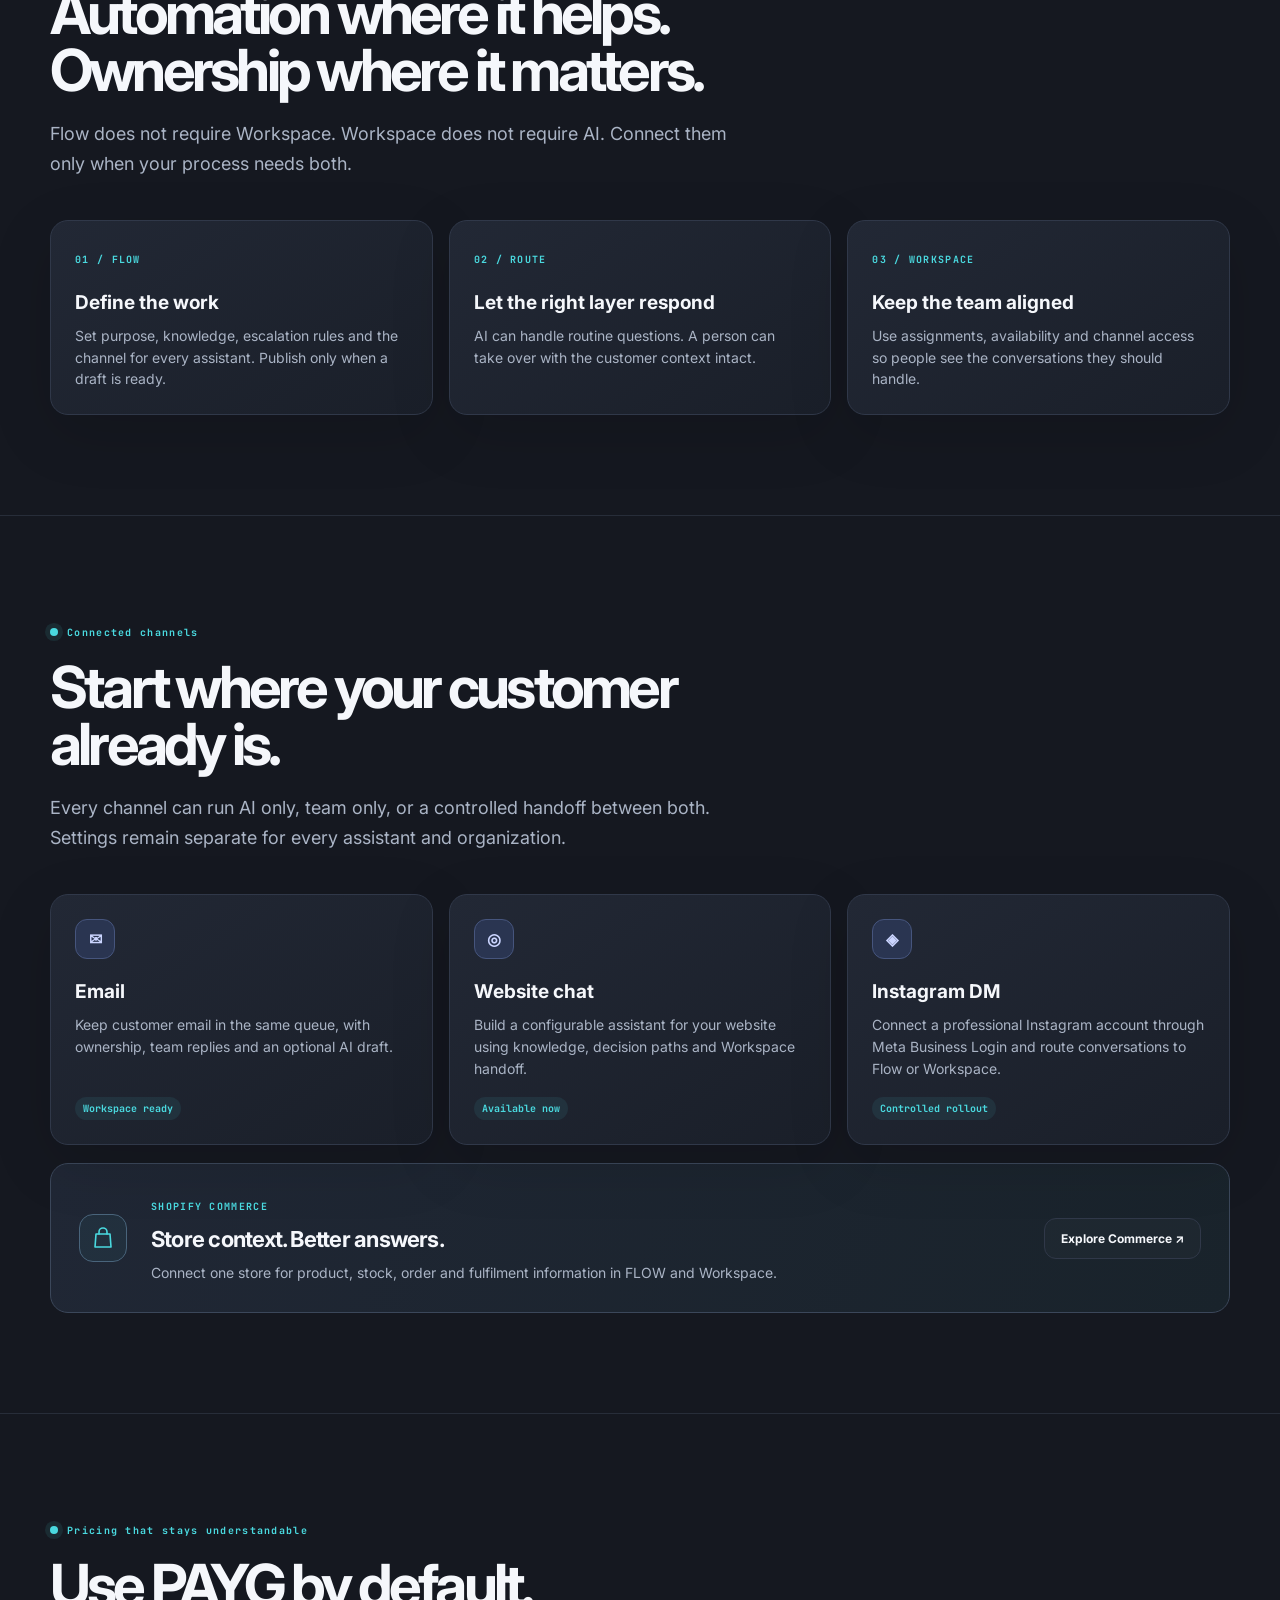
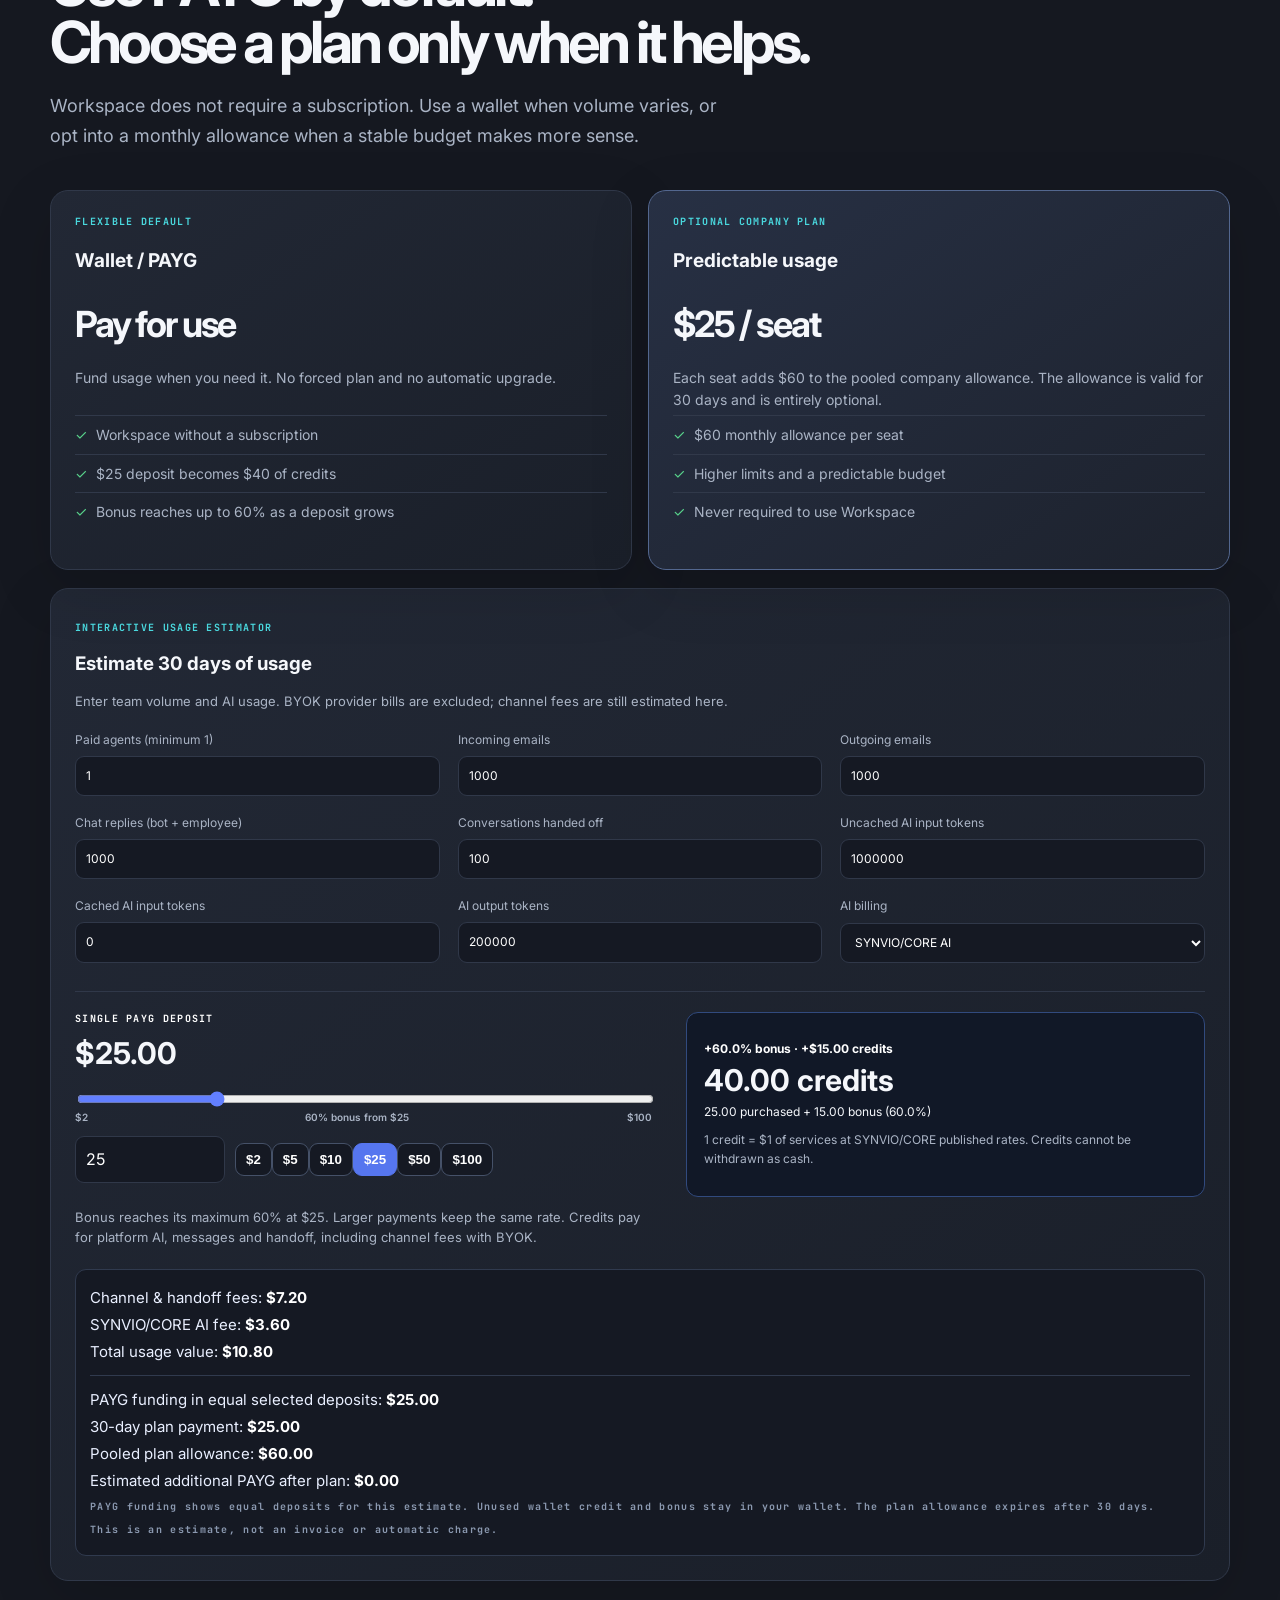
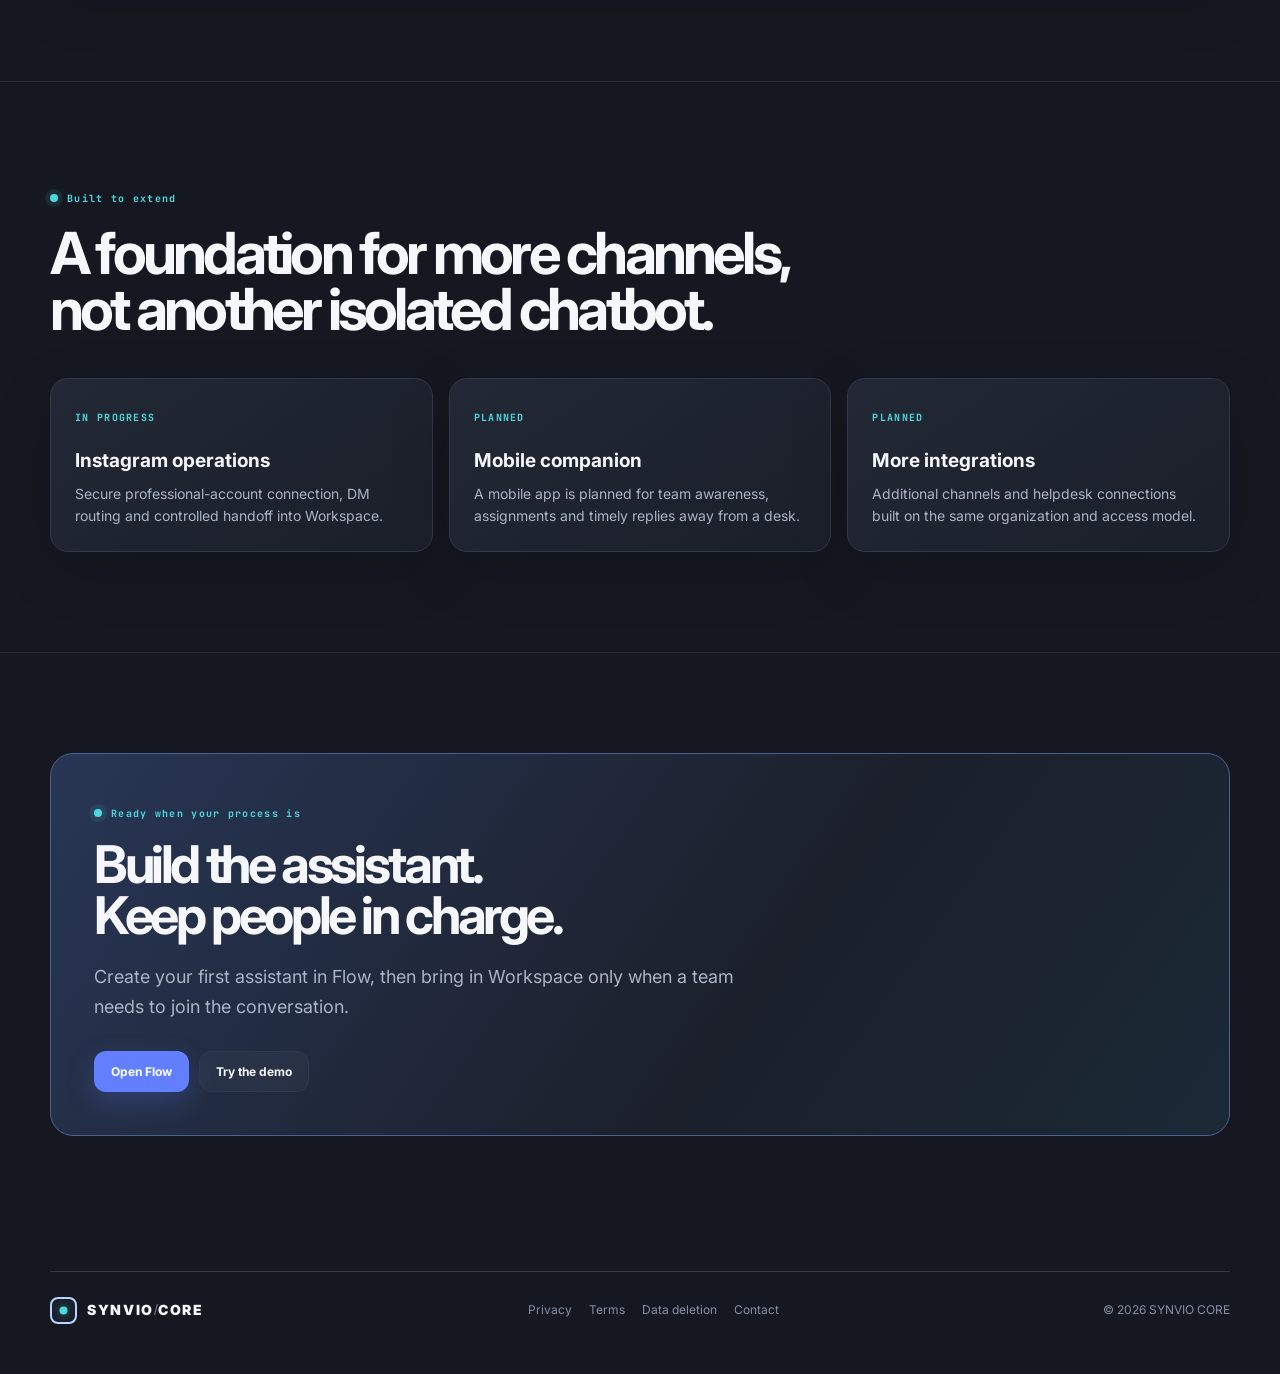
==== commit 61ad2864: "Add files via upload" ====
--- a/index.html
+++ b/index.html
@@ -1,9 +1,10 @@
-<!doctype html><html lang="en"><head><meta charset="utf-8"><meta name="viewport" content="width=device-width,initial-scale=1"><title>SYNVIO/CORE — Customer operations, kept together</title><meta name="description" content="AI support, team inboxes and connected customer channels in one calm operating workspace."><meta name="theme-color" content="#151820"><link rel="icon" type="image/svg+xml" href="favicon.svg"><link rel="preconnect" href="https://fonts.googleapis.com"><link rel="preconnect" href="https://fonts.gstatic.com" crossorigin><link href="https://fonts.googleapis.com/css2?family=Inter:wght@400;500;600;700;800;900&family=JetBrains+Mono:wght@500;600;700&display=swap" rel="stylesheet"><link rel="stylesheet" href="corporate.css"></head><body>
-<header><div class="shell nav"><a class="brand" href="./"><i></i><span>SYNVIO<b>/</b>CORE</span></a><nav><a href="#workspace">Workspace</a><a href="#channels">Channels</a><a href="#pricing">Pricing</a><a href="#roadmap">Roadmap</a></nav><div class="actions"><a class="quiet" href="https://app.synviocore.xyz/login.html">Workspace</a><button class="secondary" data-open-chat>Talk to AI</button><a class="primary" href="https://flow.synviocore.xyz/">Open Flow</a></div></div></header>
-<main><section class="hero"><div class="shell hero-grid"><div><p class="eyebrow">Customer operations platform</p><h1>Support work,<br><em>kept together.</em></h1><p class="lead">SYNVIO gives your team one place for customer conversations, AI assistance and the rules behind a reliable reply. Build in Flow. Work in Workspace. Keep control throughout.</p><div class="buttons"><a class="primary" href="https://flow.synviocore.xyz/">Build an assistant →</a><a class="secondary" href="#workspace">See Workspace</a></div><p class="notes">✓ Use AI or bring your own key &nbsp; ✓ Human handoff stays in your control</p></div><section class="preview card" aria-label="Workspace inbox preview"><div class="bar"><span>Workspace / Inbox</span><b>● ● ●</b></div><div class="desk"><aside><strong>SYNVIO/APP</strong><span class="active">Inbox <b>4</b></span><span>Assigned to you</span><span>Resolved</span><hr><span>Knowledge</span><span>Team</span></aside><div class="inbox-list"><small>ACTIVE CONVERSATIONS</small><input aria-label="Search conversations" placeholder="Search conversations"><article class="selected"><b>Jan Kowalski</b><strong>Invoice for order #8821</strong><p>Email · waiting for Marek</p></article><article><b>Anna Nowak</b><strong>Pricing question</strong><p>Instagram DM · AI handled</p></article><article><b>Guest #4821</b><strong>Delivery address update</strong><p>Web chat · assigned to Anna</p></article></div><div class="thread"><div class="thread-head"><div><small>OPEN · EMAIL</small><h3>Invoice for order #8821</h3></div><button>Take ownership</button></div><p class="context">Conversation context loaded · 4 messages · customer needs a corrected invoice.</p><div class="bubble"><b>Jan Kowalski</b><p>Hello, could I receive a corrected invoice for order #8821?</p><small>09:05</small></div><div class="bubble agent"><b>Anna Kowalska</b><p>Thank you. I’m checking this with the team and will come back to you shortly.</p><small>QUEUED · now</small></div><div class="reply-box">Write a reply or generate an AI draft <button>Generate draft</button><button class="send">Send reply</button></div></div><div class="copilot"><small>FOR THE EMPLOYEE</small><h4><i></i> Synvio Copilot</h4><article><b>Conversation summary</b><p>Customer needs an invoice correction. Order #8821 is assigned to Marek.</p><hr><b>Suggested actions</b><ol><li>Check the order data.</li><li>Confirm the corrected invoice address.</li><li>Send the reply after review.</li></ol></article><div class="ask">Ask Copilot about this conversation…</div></div></div><footer>AI suggestions are drafts. A person decides what is sent.</footer></section></div></section>
+<!doctype html><html lang="en"><head><meta charset="utf-8"><meta name="viewport" content="width=device-width,initial-scale=1"><title>SYNVIO/CORE — Customer operations, kept together</title><meta name="description" content="AI support, team inboxes and connected customer channels in one calm operating workspace."><meta name="theme-color" content="#151820"><link rel="icon" type="image/svg+xml" href="favicon.svg"><link rel="preconnect" href="https://fonts.googleapis.com"><link rel="preconnect" href="https://fonts.gstatic.com" crossorigin><link href="https://fonts.googleapis.com/css2?family=Inter:wght@400;500;600;700;800;900&family=JetBrains+Mono:wght@500;600;700&display=swap" rel="stylesheet"><link rel="stylesheet" href="corporate.css"><link rel="stylesheet" href="/assets/synvio-brand.css?v=9"><link rel="stylesheet" href="/calculator.css"><link rel="stylesheet" href="/marketing-layout-v9.css?v=9"></head><body>
+<header><div class="shell nav"><a class="synvio-brand" href="./" aria-label="SYNVIO/CORE"><svg class="synvio-logo-mark" width="27" height="27" viewBox="0 0 27 27" aria-hidden="true"><rect x="1" y="1" width="25" height="25" rx="7"/><circle cx="13.5" cy="13.5" r="4"/></svg><span class="synvio-wordmark">SYNVIO<span class="synvio-slash">/</span>CORE</span></a><nav><a href="#workspace">Workspace</a><a href="#channels">Channels</a><a href="#pricing">Pricing</a><a href="#roadmap">Roadmap</a></nav><div class="actions"><a class="quiet" href="https://app.synviocore.xyz/login.html">Workspace</a><a class="secondary" href="#workspace-demo">Try the demo</a><a class="primary" href="https://flow.synviocore.xyz/">Open Flow</a></div></div></header>
+<main><section class="hero"><div class="shell hero-grid"><div class="hero-copy"><p class="eyebrow">Customer operations platform</p><h1>Support work,<br><em>kept together.</em></h1><p class="lead">SYNVIO gives your team one place for customer conversations, AI assistance and the rules behind a reliable reply. Build in Flow. Work in Workspace. Keep control throughout.</p><div class="buttons"><a class="primary" href="https://flow.synviocore.xyz/">Build an assistant →</a><a class="secondary" href="#workspace">See Workspace</a></div><p class="notes">✓ Use AI or bring your own key &nbsp; ✓ Human handoff stays in your control</p></div><aside class="hero-side" aria-label="Explore FLOW and Commerce"><article><small>01 / FLOW</small><h3>Build the assistant.</h3><p>Shape knowledge, replies and handoff for your website or Instagram.</p><a href="https://flow.synviocore.xyz/">Open Flow <span aria-hidden="true">↗</span></a></article><article><small>02 / COMMERCE</small><h3>Connect your Shopify store.</h3><p>Give FLOW and Workspace access to products, stock and order details.</p><a href="https://commerce.synviocore.xyz/">Open Commerce <span aria-hidden="true">↗</span></a></article></aside>
+<div class="workspace-showcase" id="workspace-demo"><div class="demo-caption"><span><i></i> Workspace in action <small>Interactive preview · sample data</small></span><a class="demo-open" href="/workspace-demo.html" target="_blank" rel="noopener">Open full demo ↗</a></div><div class="demo-viewport"><iframe title="Interactive SYNVIO Workspace demo with sample conversations" src="/workspace-demo.html?v=9&embedded=1" loading="eager" sandbox="allow-scripts allow-same-origin allow-popups allow-popups-to-escape-sandbox"></iframe></div></div></div></section>
 <section id="workspace"><div class="shell"><p class="eyebrow">One operating model</p><h2>Automation where it helps.<br>Ownership where it matters.</h2><p class="lead">Flow does not require Workspace. Workspace does not require AI. Connect them only when your process needs both.</p><div class="grid three"><article class="card"><small>01 / FLOW</small><h3>Define the work</h3><p>Set purpose, knowledge, escalation rules and the channel for every assistant. Publish only when a draft is ready.</p></article><article class="card"><small>02 / ROUTE</small><h3>Let the right layer respond</h3><p>AI can handle routine questions. A person can take over with the customer context intact.</p></article><article class="card"><small>03 / WORKSPACE</small><h3>Keep the team aligned</h3><p>Use assignments, availability and channel access so people see the conversations they should handle.</p></article></div></div></section>
-<section id="channels"><div class="shell"><p class="eyebrow">Connected channels</p><h2>Start where your customer already is.</h2><p class="lead">Every channel can run AI only, team only, or a controlled handoff between both. Settings remain separate for every assistant and organization.</p><div class="grid three"><article class="card channel"><i>✉</i><h3>Email</h3><p>Keep customer email in the same queue, with ownership, team replies and an optional AI draft.</p><mark>Workspace ready</mark></article><article class="card channel"><i>◎</i><h3>Website chat</h3><p>Build a configurable assistant for your website using knowledge, decision paths and Workspace handoff.</p><mark>Available now</mark></article><article class="card channel"><i>◈</i><h3>Instagram DM</h3><p>Connect a professional Instagram account through Meta Business Login and route conversations to Flow or Workspace.</p><mark>Controlled rollout</mark></article></div></div></section>
+<section id="channels"><div class="shell"><p class="eyebrow">Connected channels</p><h2>Start where your customer already is.</h2><p class="lead">Every channel can run AI only, team only, or a controlled handoff between both. Settings remain separate for every assistant and organization.</p><div class="grid three"><article class="card channel"><i>✉</i><h3>Email</h3><p>Keep customer email in the same queue, with ownership, team replies and an optional AI draft.</p><mark>Workspace ready</mark></article><article class="card channel"><i>◎</i><h3>Website chat</h3><p>Build a configurable assistant for your website using knowledge, decision paths and Workspace handoff.</p><mark>Available now</mark></article><article class="card channel"><i>◈</i><h3>Instagram DM</h3><p>Connect a professional Instagram account through Meta Business Login and route conversations to Flow or Workspace.</p><mark>Controlled rollout</mark></article></div><article class="commerce-banner"><div class="commerce-symbol" aria-hidden="true"><svg viewBox="0 0 24 24"><path d="M5 8h14l1 13H4L5 8Z"/><path d="M8 8V6a4 4 0 0 1 8 0v2"/></svg></div><div class="commerce-copy"><small>SHOPIFY COMMERCE</small><h3>Store context. Better answers.</h3><p>Connect one store for product, stock, order and fulfilment information in FLOW and Workspace.</p></div><a class="secondary" href="https://commerce.synviocore.xyz/">Explore Commerce ↗</a></article></div></section>
 <section id="pricing"><div class="shell"><p class="eyebrow">Pricing that stays understandable</p><h2>Use PAYG by default.<br>Choose a plan only when it helps.</h2><p class="lead">Workspace does not require a subscription. Use a wallet when volume varies, or opt into a monthly allowance when a stable budget makes more sense.</p><div class="grid two pricing"><article class="card"><small>FLEXIBLE DEFAULT</small><h3>Wallet / PAYG</h3><strong class="price">Pay for use</strong><p>Fund usage when you need it. No forced plan and no automatic upgrade.</p><ul><li>Workspace without a subscription</li><li>$25 deposit becomes $40 of credits</li><li>Bonus reaches up to 60% as a deposit grows</li></ul></article><article class="card accent"><small>OPTIONAL COMPANY PLAN</small><h3>Predictable usage</h3><strong class="price">$25 / seat</strong><p>Each seat adds $60 to the pooled company allowance. The allowance is valid for 30 days and is entirely optional.</p><ul><li>$60 monthly allowance per seat</li><li>Higher limits and a predictable budget</li><li>Never required to use Workspace</li></ul></article></div><div class="card calculator"><small>INTERACTIVE USAGE ESTIMATOR</small><h3>Estimate 30 days of usage</h3><p>Enter team volume and AI usage. BYOK provider bills are excluded; channel fees are still estimated here.</p><form id="usage-calculator" class="calculator-form"><label>Paid agents (minimum 1)<input id="calc-seats" type="number" value="1" min="1" step="1"></label><label>Incoming emails<input id="calc-incoming" type="number" value="1000" min="0"></label><label>Outgoing emails<input id="calc-outgoing" type="number" value="1000" min="0"></label><label>Chat replies (bot + employee)<input id="calc-replies" type="number" value="1000" min="0"></label><label>Conversations handed off<input id="calc-handoffs" type="number" value="100" min="0"></label><label>Uncached AI input tokens<input id="calc-input" type="number" value="1000000" min="0"></label><label>Cached AI input tokens<input id="calc-cached" type="number" value="0" min="0"></label><label>AI output tokens<input id="calc-output" type="number" value="200000" min="0"></label><label>AI billing<select id="calc-billing"><option value="core">SYNVIO/CORE AI</option><option value="byok">Bring your own key (BYOK)</option></select></label></form><div class="deposit"><small>SINGLE PAYG DEPOSIT</small><strong id="deposit-label">$25.00</strong><input id="calc-deposit" type="range" value="25" min="2" max="100" step="1"><div class="range-labels"><span>$2</span><span>60% bonus from $25</span><span>$100</span></div><div class="deposit-controls"><input id="calc-deposit-number" type="number" value="25" min="2" max="100"><div id="deposit-presets"><button type="button" data-deposit="2">$2</button><button type="button" data-deposit="5">$5</button><button type="button" data-deposit="10">$10</button><button type="button" data-deposit="25" class="selected">$25</button><button type="button" data-deposit="50">$50</button><button type="button" data-deposit="100">$100</button></div></div><article class="credit-card"><b id="bonus-line">+60.0% bonus · +$15.00 credits</b><strong id="credits-line">40.00 credits</strong><span id="credits-detail">25.00 purchased + 15.00 bonus (60.0%)</span><p>1 credit = $1 of services at SYNVIO/CORE published rates. Credits cannot be withdrawn as cash.</p></article><p class="deposit-note">Bonus reaches its maximum 60% at $25. Larger payments keep the same rate. Credits pay for platform AI, messages and handoff, including channel fees with BYOK.</p></div><div id="usage-result" aria-live="polite"></div></div></div></section>
 <section id="roadmap"><div class="shell"><p class="eyebrow">Built to extend</p><h2>A foundation for more channels,<br>not another isolated chatbot.</h2><div class="grid three"><article class="card"><small>IN PROGRESS</small><h3>Instagram operations</h3><p>Secure professional-account connection, DM routing and controlled handoff into Workspace.</p></article><article class="card"><small>PLANNED</small><h3>Mobile companion</h3><p>A mobile app is planned for team awareness, assignments and timely replies away from a desk.</p></article><article class="card"><small>PLANNED</small><h3>More integrations</h3><p>Additional channels and helpdesk connections built on the same organization and access model.</p></article></div></div></section>
-<section><div class="shell cta"><p class="eyebrow">Ready when your process is</p><h2>Build the assistant.<br>Keep people in charge.</h2><p class="lead">Create your first assistant in Flow, then bring in Workspace only when a team needs to join the conversation.</p><div class="buttons"><a class="primary" href="https://flow.synviocore.xyz/">Open Flow</a><button class="secondary" data-open-chat>Talk to AI</button></div></div></section></main>
-<footer><div class="shell foot"><a class="brand" href="./"><i></i><span>SYNVIO<b>/</b>CORE</span></a><div><a href="./privacy/">Privacy</a><a href="./terms/">Terms</a><a href="./data-deletion/">Data deletion</a><a href="mailto:support@synviocore.xyz">Contact</a></div><span>© 2026 SYNVIO CORE</span></div></footer><script src="site.js" defer></script><script src="hide-flow-launcher.js" defer></script><script src="workspace-hero.js" defer></script><link rel="stylesheet" href="workspace-preview.css"><link rel="stylesheet" href="workspace-demo-v2.css"><link rel="stylesheet" href="marketing-rework-v3.css"></body></html>
+<section><div class="shell cta"><p class="eyebrow">Ready when your process is</p><h2>Build the assistant.<br>Keep people in charge.</h2><p class="lead">Create your first assistant in Flow, then bring in Workspace only when a team needs to join the conversation.</p><div class="buttons"><a class="primary" href="https://flow.synviocore.xyz/">Open Flow</a><a class="secondary" href="#workspace-demo">Try the demo</a></div></div></section></main>
+<footer><div class="shell foot"><a class="synvio-brand" href="./" aria-label="SYNVIO/CORE"><svg class="synvio-logo-mark" width="27" height="27" viewBox="0 0 27 27" aria-hidden="true"><rect x="1" y="1" width="25" height="25" rx="7"/><circle cx="13.5" cy="13.5" r="4"/></svg><span class="synvio-wordmark">SYNVIO<span class="synvio-slash">/</span>CORE</span></a><div><a href="./privacy/">Privacy</a><a href="./terms/">Terms</a><a href="./data-deletion/">Data deletion</a><a href="mailto:support@synviocore.xyz">Contact</a></div><span>© 2026 SYNVIO CORE</span></div></footer><script src="site.js?v=9" defer></script><script src="/marketing-demo-v9.js?v=9" defer></script></body></html>
--- a/assets/synvio-brand.css
+++ b/assets/synvio-brand.css
@@ -0,0 +1,12 @@
+@font-face{font-family:SynvioWordmark;src:url('./synvio-wordmark.ttf') format('truetype');font-weight:900;font-style:normal;font-display:swap}
+.synvio-brand{display:inline-flex!important;align-items:center!important;justify-content:flex-start!important;gap:10px!important;flex:0 0 auto;max-width:100%;margin:0;padding:0;text-decoration:none!important;white-space:nowrap;line-height:1!important;color:#f5f7fb!important;transform:none!important}
+.synvio-brand .synvio-logo-mark{display:block!important;flex:0 0 27px!important;width:27px!important;height:27px!important;overflow:visible;transition:transform .65s cubic-bezier(.2,.7,.25,1),filter .3s}
+.synvio-logo-mark rect{fill:#171e29;stroke:#bfd0ff;stroke-width:2}.synvio-logo-mark circle{fill:#4ad9df;stroke:none;filter:drop-shadow(0 0 5px #4ad9df75)}
+.synvio-brand .synvio-wordmark{font-family:SynvioWordmark,Inter,Arial,sans-serif!important;font-size:14px!important;font-weight:900!important;line-height:1!important;letter-spacing:.12em!important;color:inherit!important;text-transform:uppercase;display:block}
+.synvio-brand .synvio-slash{font-family:Arial,sans-serif!important;font-weight:400!important;color:#72809b!important;letter-spacing:0!important}
+:root[data-theme=light] .synvio-brand{color:#202a35!important}:root[data-theme=light] .synvio-logo-mark rect{fill:#f4f7fa;stroke:#8298b2}
+@media(hover:hover){.synvio-brand:hover .synvio-logo-mark{transform:rotate(90deg) scale(1.08);filter:drop-shadow(0 0 7px #4ad9df40)}}
+@media(max-width:560px){#editor>.sidebar .synvio-brand{justify-content:center!important}#editor>.sidebar .synvio-wordmark{display:none!important}}
+@media(prefers-reduced-motion:reduce){.synvio-brand .synvio-logo-mark{transition:none!important;transform:none!important}}
+
+.synvio-brand-row{display:flex;align-items:center;justify-content:space-between;gap:16px;min-width:0}.synvio-brand-row>.theme-toggle{flex-shrink:0;margin-left:auto}
--- a/calculator.css
+++ b/calculator.css
@@ -0,0 +1,11 @@
+.calculator{max-width:980px}.calculator-form{grid-template-columns:1fr 1fr;gap:18px}.calculator-form label:last-child{max-width:calc(50% - 9px)}select{width:100%;background:#151923;border:1px solid var(--line);border-radius:9px;padding:10px;color:#fff;font:inherit}.deposit{margin-top:28px;max-width:710px;border-top:1px solid var(--line);padding-top:20px}.deposit>small{display:block;color:#fff}.deposit>strong{display:block;font-size:30px;margin:4px 0 10px}.deposit input[type=range]{padding:0;accent-color:#627fff}.range-labels{display:flex;justify-content:space-between;color:#aab4c5;font:600 10px Inter}.deposit-controls{display:flex;gap:10px;align-items:center;margin:12px 0}.deposit-controls>input{width:150px}.deposit-controls button{background:#151923;color:#fff;border:1px solid #455168;border-radius:9px;padding:8px 10px;font-weight:700;cursor:pointer}.deposit-controls button.selected{background:#5676ef;border-color:#5676ef}.credit-card{border:1px solid #314a7e;border-radius:12px;background:#111827;padding:17px}.credit-card b,.credit-card strong,.credit-card span{display:block}.credit-card b{color:#fff;font-size:12px}.credit-card strong{font-size:30px;line-height:1.15;margin:5px 0}.credit-card span{font-size:12px}.credit-card p,.deposit-note{font-size:12px;color:var(--muted);margin:10px 0 0}.deposit-note{max-width:700px}#usage-result{max-width:710px;line-height:1.8}#usage-result hr{border:0;border-top:1px solid #303a4e;margin:10px 0}#usage-result .result-line{display:block;font-size:15px;color:#e9efff}#usage-result small{color:#8b99b0}
+/* Final hero preview layout: natural height, no crop, no inherited section spacing. */
+section.preview{padding:12px!important;aspect-ratio:auto!important;display:block!important;overflow:visible!important}.preview .desk{display:grid!important;grid-template-columns:88px 132px minmax(0,1fr) 145px!important;min-height:420px!important}.preview .thread,.preview .inbox-list,.preview .copilot{min-width:0;overflow:hidden}
+@media(max-width:1050px){.preview .desk{grid-template-columns:88px 145px minmax(0,1fr)!important}.preview .copilot{display:none}}@media(max-width:680px){.preview .desk{grid-template-columns:84px minmax(0,1fr)!important}.preview .inbox-list{display:none}.preview .thread{min-height:360px}}
+@media(max-width:560px){.calculator-form{grid-template-columns:1fr}.calculator-form label:last-child{max-width:none}.deposit-controls{display:block}.deposit-controls>input{margin-bottom:10px}.deposit-controls button{margin:2px}}
+
+/* Compact, readable marketing demo and a balanced estimator on desktop. */
+@media(hover:hover){.preview.card:hover{transform:none}}
+.preview .desk{grid-template-columns:210px minmax(0,1fr)!important;min-height:390px!important}.preview aside,.preview .copilot{display:none!important}.preview .inbox-list{padding:18px 14px}.preview .inbox-list small{font-size:10px}.preview .inbox-list input{font-size:11px;padding:10px}.preview .inbox-list article{padding:12px 10px;margin:7px 0}.preview .inbox-list article b,.preview .inbox-list article strong{font-size:12px}.preview .inbox-list article p{font-size:10px}.preview .thread{padding:18px}.preview .thread-head h3{font-size:17px}.preview .context{font-size:10px;padding:10px}.preview .bubble{max-width:76%;padding:12px}.preview .bubble b,.preview .bubble p{font-size:12px}.preview .reply-box{font-size:11px}.calculator{max-width:none!important;width:100%}.calculator-form{grid-template-columns:repeat(3,minmax(0,1fr))!important}.calculator-form label:last-child{max-width:none}.deposit{max-width:none;display:grid;grid-template-columns:minmax(0,1fr) minmax(300px,.9fr);column-gap:34px;align-items:start}.deposit>small,.deposit>strong,.deposit>input,.deposit>.range-labels,.deposit>.deposit-controls,.deposit>.deposit-note{grid-column:1}.deposit>.credit-card{grid-column:2;grid-row:1 / span 5;align-self:stretch;margin-top:0}.deposit-note{max-width:none}.deposit-controls{flex-wrap:wrap}#usage-result{max-width:none;margin-top:22px}.credit-card{min-height:185px;display:flex;flex-direction:column;justify-content:center}
+@media(max-width:850px){.preview .desk{grid-template-columns:170px minmax(0,1fr)!important}.calculator-form{grid-template-columns:1fr 1fr!important}.deposit{grid-template-columns:1fr}.deposit>.credit-card{grid-column:1;grid-row:auto;margin-top:16px}}
+@media(max-width:560px){.preview .desk{grid-template-columns:1fr!important}.preview .inbox-list{display:none!important}.calculator-form{grid-template-columns:1fr!important}}
--- a/marketing-layout-v9.css
+++ b/marketing-layout-v9.css
@@ -0,0 +1,10 @@
+/* One layout owner for the marketing hero and channel section. */
+html{scroll-padding-top:96px}body{background:#151820}body>header{background:#151820ed}.hero{padding:66px 0 76px}.hero-grid{display:grid;grid-template-columns:minmax(0,1.06fr) minmax(0,.94fr);gap:46px 64px;align-items:stretch}.hero-copy{grid-column:1;min-width:0}.hero h1{font-size:clamp(52px,5.1vw,68px);line-height:1;letter-spacing:-.065em;margin:22px 0}.hero .lead{font-size:18px;line-height:1.7;margin:22px 0}.hero .notes{margin-bottom:0;font-size:12px;line-height:1.7}.hero-side{grid-column:2;display:grid;grid-template-rows:repeat(2,minmax(0,1fr));gap:16px;min-width:0}.hero-side article{display:flex;flex-direction:column;align-items:flex-start;padding:27px 28px;background:linear-gradient(145deg,#222835,#1a1f29);border:1px solid var(--line);border-radius:18px;min-width:0}.hero-side small,.commerce-banner small{font:700 10px 'JetBrains Mono',monospace;letter-spacing:.13em;color:var(--cyan)}.hero-side h3{font-size:20px;letter-spacing:-.035em;line-height:1.3;margin:16px 0 9px}.hero-side p{font-size:14px;line-height:1.65;color:var(--muted);margin:0 0 20px;max-width:360px}.hero-side a{font-size:13px;font-weight:700;color:#b8c4ff;margin-top:auto;display:inline-flex;align-items:center;gap:10px}.hero-side a span{transition:transform .2s}.hero-side a:hover span{transform:translate(2px,-2px)}
+.workspace-showcase{grid-column:1/-1;grid-row:2;min-width:0;padding:0;background:#0b0f14;border:1px solid #34404f;border-radius:20px;overflow:hidden;box-shadow:0 24px 70px #0003;scroll-margin-top:100px}.demo-caption{display:flex;align-items:center;justify-content:space-between;gap:12px;min-height:50px;padding:12px 20px;border-bottom:1px solid #26303b;color:#dce3ec;font-size:12px;background:#11171f}.demo-caption>span{display:flex;align-items:center;gap:9px}.demo-caption i{width:6px;height:6px;border-radius:50%;background:#4ad9df;box-shadow:0 0 10px #4ad9df55}.demo-caption small{font-size:10px;color:#8593a5;margin-left:8px}.demo-open{font-size:11px;color:#b8c4ff;white-space:nowrap}.demo-viewport{position:relative;aspect-ratio:1440/850;overflow:hidden;background:#0b0f14}.demo-viewport iframe{position:absolute;left:0;top:0;width:1440px;height:850px;border:0;transform-origin:top left;display:block}
+#channels .grid{grid-template-columns:repeat(3,minmax(0,1fr));align-items:stretch;gap:16px}#channels .channel{display:flex;flex-direction:column;align-items:flex-start;min-width:0;min-height:246px}#channels .channel p{margin-bottom:18px}#channels .channel mark{margin-top:auto}.commerce-banner{display:flex;align-items:center;gap:24px;margin-top:18px;padding:28px;border:1px solid #3b475a;border-radius:18px;background:linear-gradient(115deg,#202735,#19232b);min-width:0}.commerce-symbol{display:grid;place-items:center;flex:0 0 48px;width:48px;height:48px;border:1px solid #49647b;border-radius:14px;background:#4ad9df0c;color:#4ad9df}.commerce-symbol svg{width:24px;height:24px;fill:none;stroke:currentColor;stroke-width:1.6;stroke-linecap:round;stroke-linejoin:round}.commerce-copy{flex:1;min-width:0}.commerce-banner h3{margin:9px 0 7px;font-size:22px;letter-spacing:-.035em;line-height:1.25}.commerce-banner p{color:var(--muted);font-size:14px;line-height:1.65;max-width:640px;margin:0}.commerce-banner>a{flex:0 0 auto;white-space:nowrap;background:#ffffff05}
+.calculator-form{grid-template-columns:repeat(3,minmax(0,1fr))}.calculator-form label{min-width:0}.calculator-form input,.calculator-form select{min-width:0;max-width:100%}.pricing>.card{display:flex;flex-direction:column}.pricing ul{margin-top:auto}.actions a:focus-visible,a:focus-visible,button:focus-visible{outline:2px solid #4ad9df;outline-offset:4px}.hero-side article,.commerce-banner{transition:border-color .2s ease,transform .2s ease}body .card:hover{transform:none}.hero-side article:hover,.commerce-banner:hover{border-color:#53647d}body nav a:hover{transform:none}
+@media(max-width:1050px){.hero-grid{column-gap:32px}.hero h1{font-size:56px}.hero-side article{padding:24px}.nav nav{gap:14px}.actions .quiet{display:none}}
+@media(max-width:800px){.hero-grid{grid-template-columns:1fr;gap:28px}.hero-copy{grid-column:1}.hero-side{grid-column:1;grid-row:2;grid-template-columns:repeat(2,minmax(0,1fr));grid-template-rows:auto}.workspace-showcase{grid-row:3}.hero{padding-top:42px}.hero h1{font-size:clamp(44px,8vw,64px)}.hero .lead{max-width:680px}.hero-side article{padding:22px}.hero-side h3{font-size:18px}#channels .grid{grid-template-columns:1fr}.commerce-banner{flex-wrap:wrap}.commerce-banner>a{margin-left:72px}.demo-caption small{display:none}.calculator-form{grid-template-columns:repeat(2,minmax(0,1fr))}}
+@media(max-width:480px){.nav{gap:8px}.nav .synvio-brand{gap:7px!important}.nav .synvio-wordmark{font-size:12px!important}.nav .actions .secondary{display:none}.hero-grid{gap:26px}.hero-side{grid-template-columns:1fr;gap:12px}.hero h1{font-size:45px}.hero .lead{font-size:16px}.hero-side article{padding:22px}.hero-side p{margin-bottom:16px}.demo-caption{padding:12px;font-size:10px}.demo-caption>span{gap:6px}.demo-open{font-size:10px}.workspace-showcase{border-radius:14px}.commerce-banner{padding:24px 20px;gap:16px}.commerce-copy{flex-basis:calc(100% - 64px)}.commerce-banner h3{font-size:20px}.commerce-banner>a{margin-left:0;width:100%}.calculator-form{grid-template-columns:1fr}.cta{padding:28px}}
+@media(prefers-reduced-motion:reduce){html{scroll-behavior:auto}.hero-side a span,.hero-side article,.commerce-banner{transition:none}}
+@media(max-width:480px){.nav .synvio-wordmark{font-size:14px!important}.nav .synvio-brand{gap:10px!important}}
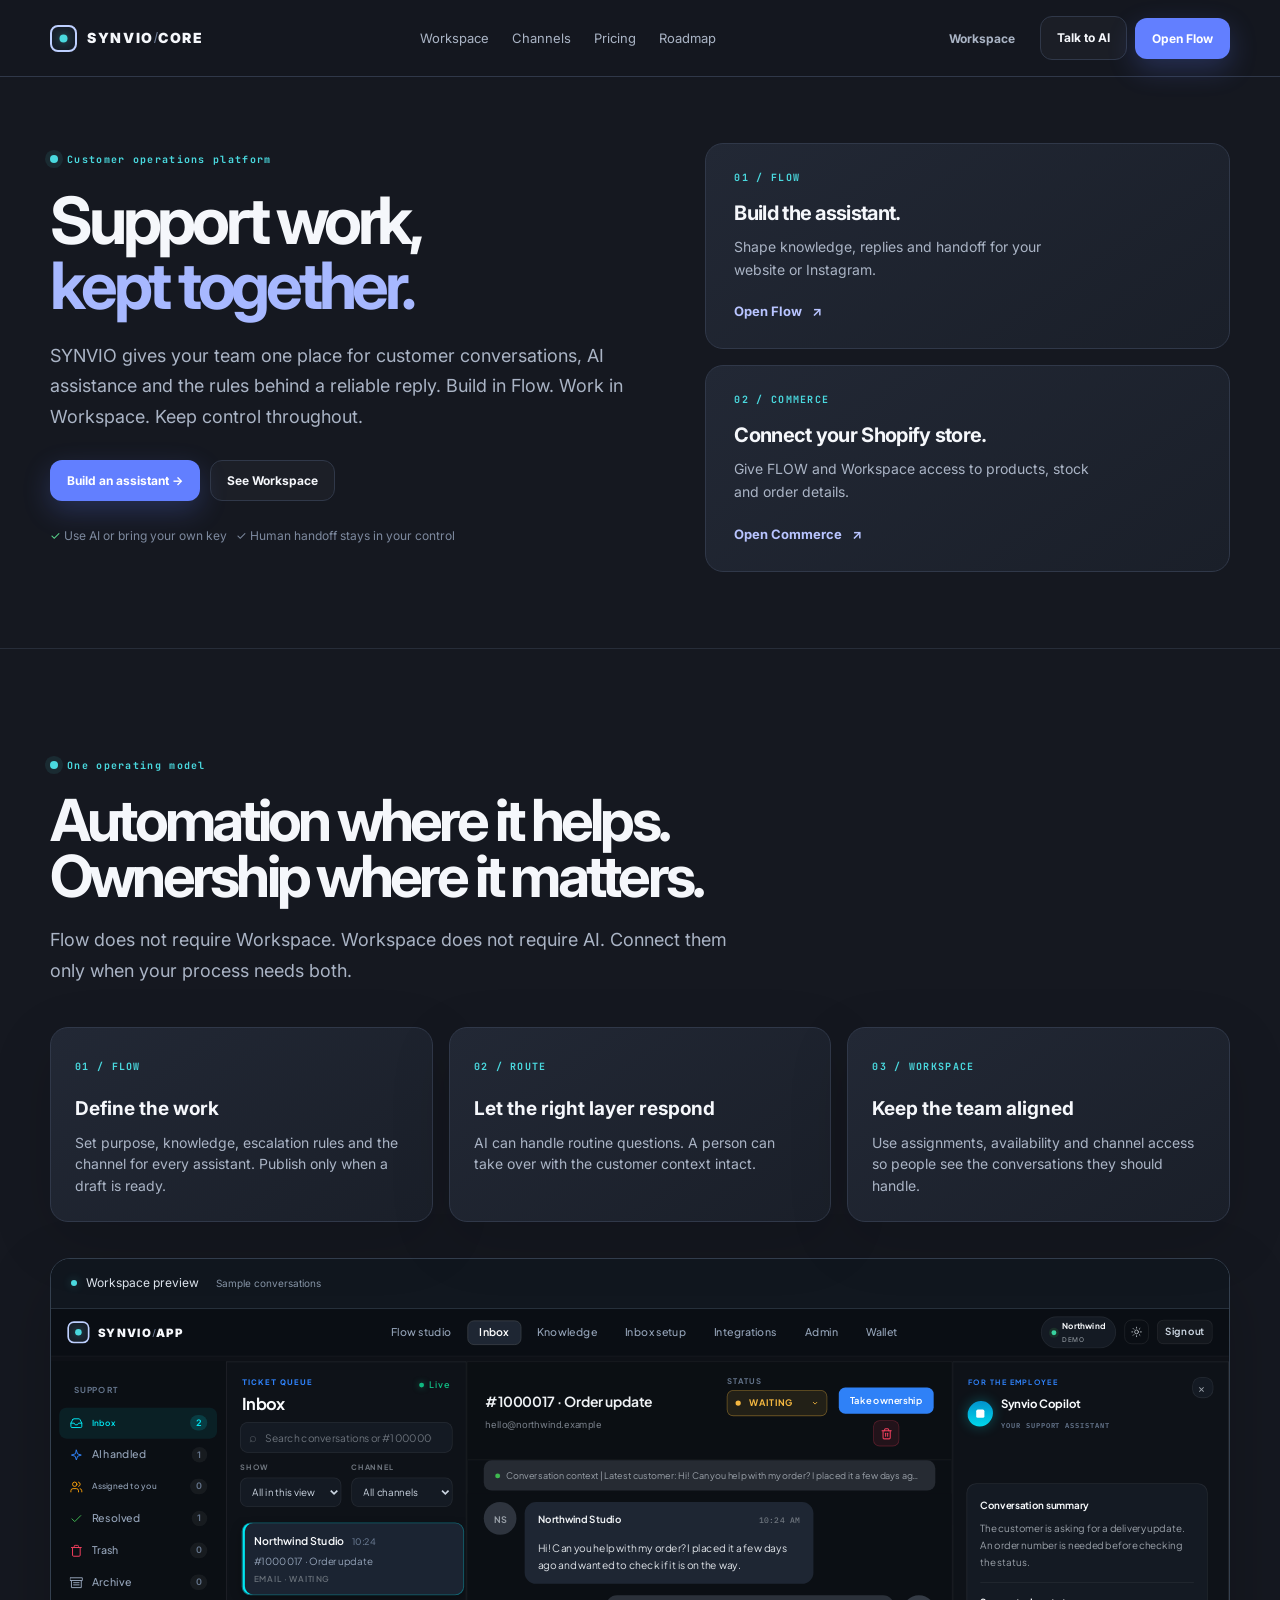
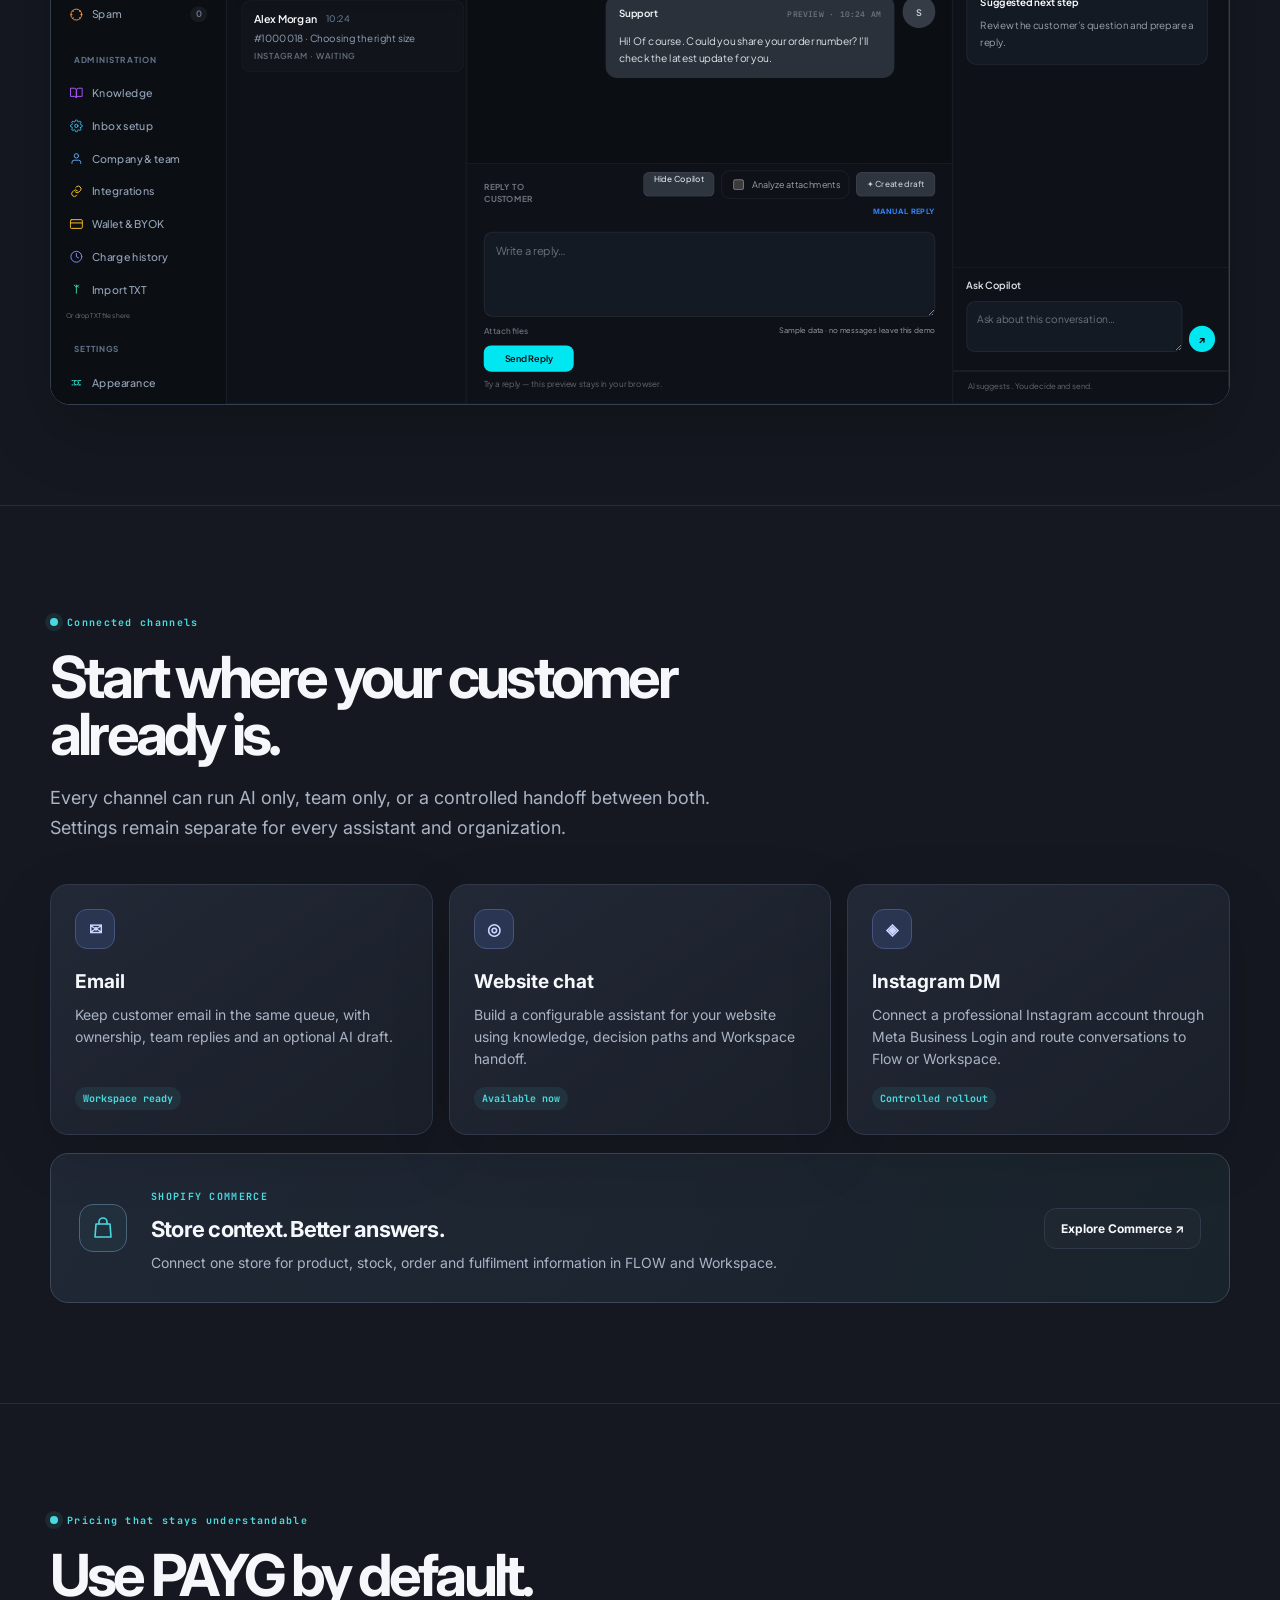
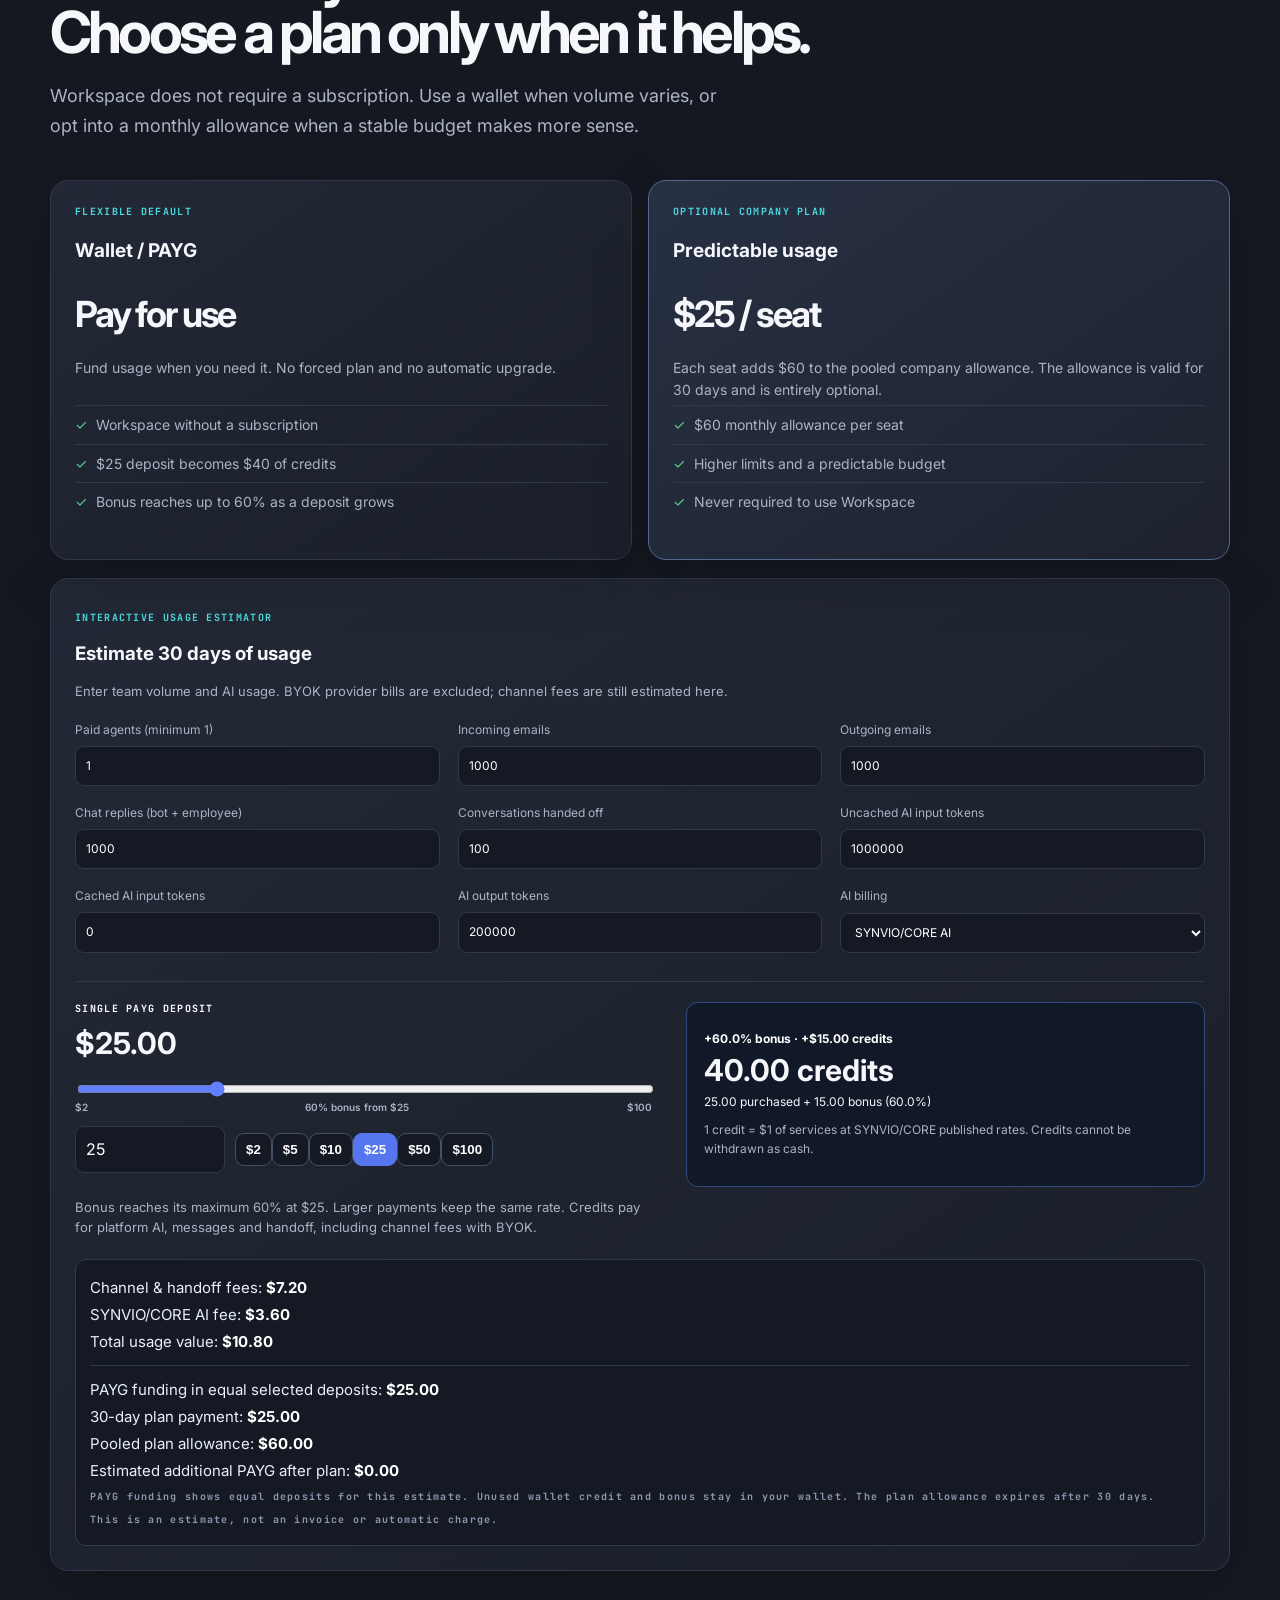
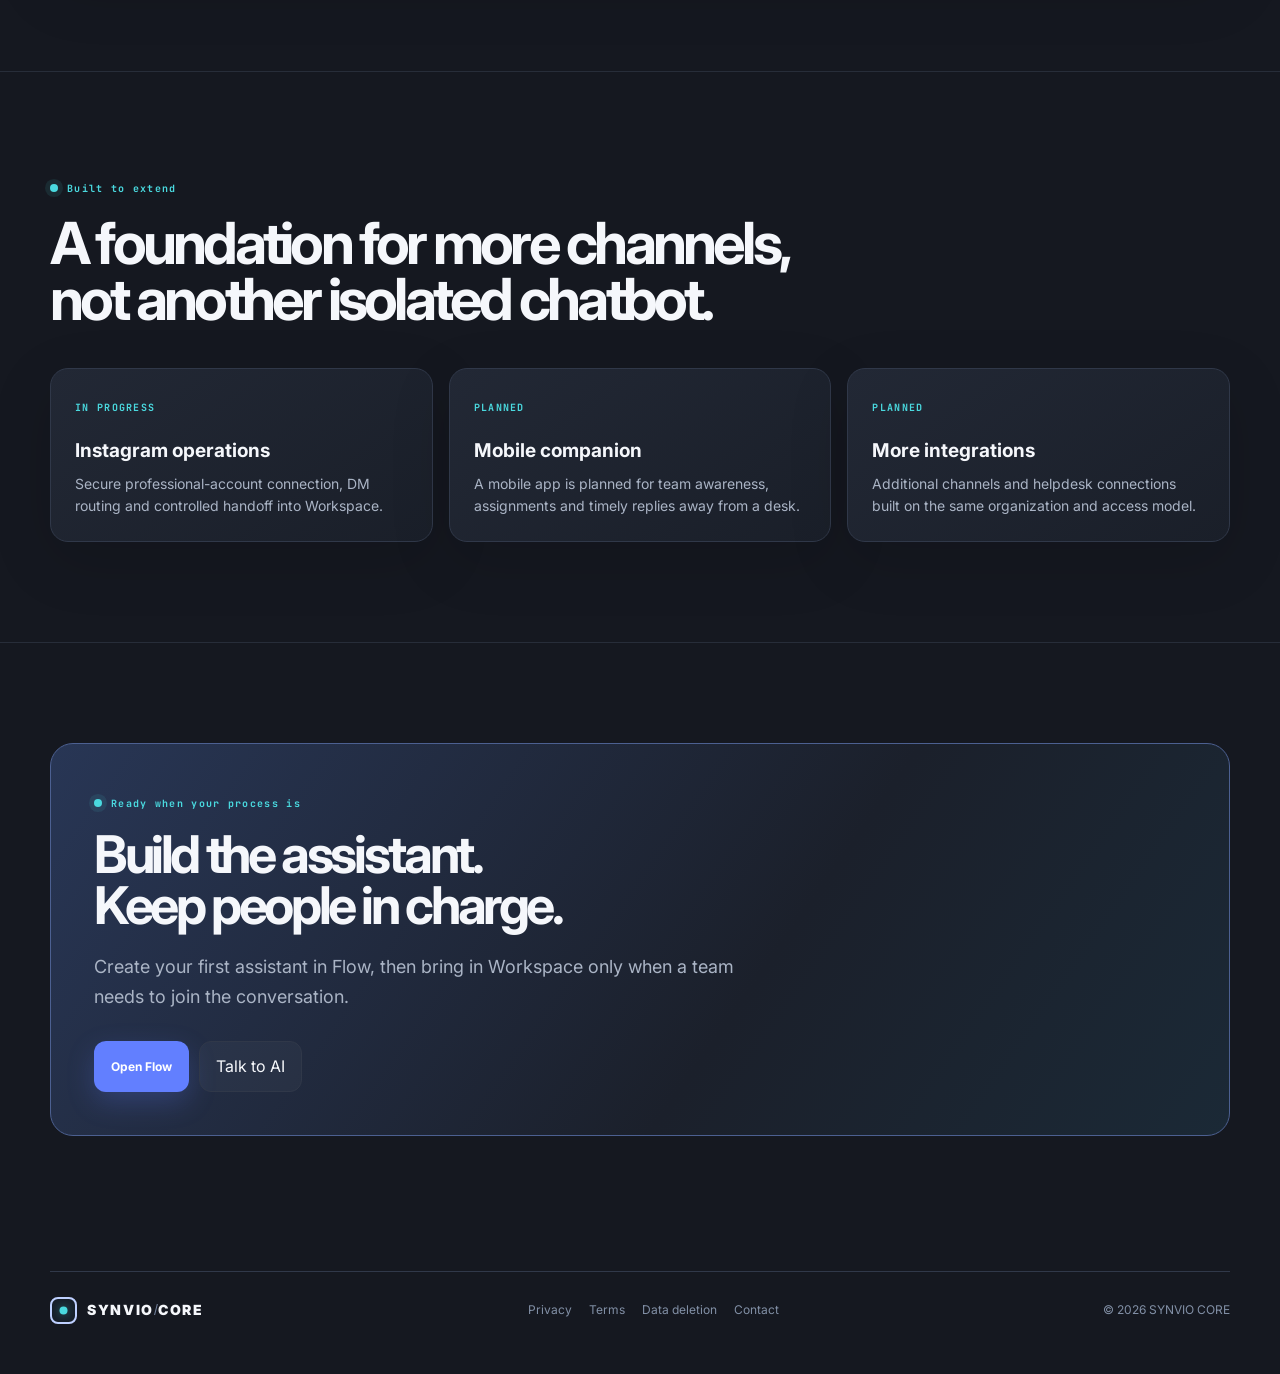
==== commit 2f59205a: "Add files via upload" ====
--- a/index.html
+++ b/index.html
@@ -1,10 +1,10 @@
-<!doctype html><html lang="en"><head><meta charset="utf-8"><meta name="viewport" content="width=device-width,initial-scale=1"><title>SYNVIO/CORE — Customer operations, kept together</title><meta name="description" content="AI support, team inboxes and connected customer channels in one calm operating workspace."><meta name="theme-color" content="#151820"><link rel="icon" type="image/svg+xml" href="favicon.svg"><link rel="preconnect" href="https://fonts.googleapis.com"><link rel="preconnect" href="https://fonts.gstatic.com" crossorigin><link href="https://fonts.googleapis.com/css2?family=Inter:wght@400;500;600;700;800;900&family=JetBrains+Mono:wght@500;600;700&display=swap" rel="stylesheet"><link rel="stylesheet" href="corporate.css"><link rel="stylesheet" href="/assets/synvio-brand.css?v=9"><link rel="stylesheet" href="/calculator.css"><link rel="stylesheet" href="/marketing-layout-v9.css?v=9"></head><body>
-<header><div class="shell nav"><a class="synvio-brand" href="./" aria-label="SYNVIO/CORE"><svg class="synvio-logo-mark" width="27" height="27" viewBox="0 0 27 27" aria-hidden="true"><rect x="1" y="1" width="25" height="25" rx="7"/><circle cx="13.5" cy="13.5" r="4"/></svg><span class="synvio-wordmark">SYNVIO<span class="synvio-slash">/</span>CORE</span></a><nav><a href="#workspace">Workspace</a><a href="#channels">Channels</a><a href="#pricing">Pricing</a><a href="#roadmap">Roadmap</a></nav><div class="actions"><a class="quiet" href="https://app.synviocore.xyz/login.html">Workspace</a><a class="secondary" href="#workspace-demo">Try the demo</a><a class="primary" href="https://flow.synviocore.xyz/">Open Flow</a></div></div></header>
+<!doctype html><html lang="en"><head><meta charset="utf-8"><meta name="viewport" content="width=device-width,initial-scale=1"><title>SYNVIO/CORE — Customer operations, kept together</title><meta name="description" content="AI support, team inboxes and connected customer channels in one calm operating workspace."><meta name="theme-color" content="#151820"><link rel="icon" type="image/svg+xml" href="favicon.svg"><link rel="preconnect" href="https://fonts.googleapis.com"><link rel="preconnect" href="https://fonts.gstatic.com" crossorigin><link href="https://fonts.googleapis.com/css2?family=Inter:wght@400;500;600;700;800;900&family=JetBrains+Mono:wght@500;600;700&display=swap" rel="stylesheet"><link rel="stylesheet" href="corporate.css"><link rel="stylesheet" href="/assets/synvio-brand.css?v=9"><link rel="stylesheet" href="/calculator.css"><link rel="stylesheet" href="/marketing-layout-v9.css?v=10"><link rel="stylesheet" href="/marketing-chat-v10.css?v=10"></head><body>
+<header><div class="shell nav"><a class="synvio-brand" href="./" aria-label="SYNVIO/CORE"><svg class="synvio-logo-mark" width="27" height="27" viewBox="0 0 27 27" aria-hidden="true"><rect x="1" y="1" width="25" height="25" rx="7"/><circle cx="13.5" cy="13.5" r="4"/></svg><span class="synvio-wordmark">SYNVIO<span class="synvio-slash">/</span>CORE</span></a><nav><a href="#workspace">Workspace</a><a href="#channels">Channels</a><a href="#pricing">Pricing</a><a href="#roadmap">Roadmap</a></nav><div class="actions"><a class="quiet" href="https://app.synviocore.xyz/login.html">Workspace</a><button class="secondary" type="button" data-open-chat aria-haspopup="dialog">Talk to AI</button><a class="primary" href="https://flow.synviocore.xyz/">Open Flow</a></div></div></header>
 <main><section class="hero"><div class="shell hero-grid"><div class="hero-copy"><p class="eyebrow">Customer operations platform</p><h1>Support work,<br><em>kept together.</em></h1><p class="lead">SYNVIO gives your team one place for customer conversations, AI assistance and the rules behind a reliable reply. Build in Flow. Work in Workspace. Keep control throughout.</p><div class="buttons"><a class="primary" href="https://flow.synviocore.xyz/">Build an assistant →</a><a class="secondary" href="#workspace">See Workspace</a></div><p class="notes">✓ Use AI or bring your own key &nbsp; ✓ Human handoff stays in your control</p></div><aside class="hero-side" aria-label="Explore FLOW and Commerce"><article><small>01 / FLOW</small><h3>Build the assistant.</h3><p>Shape knowledge, replies and handoff for your website or Instagram.</p><a href="https://flow.synviocore.xyz/">Open Flow <span aria-hidden="true">↗</span></a></article><article><small>02 / COMMERCE</small><h3>Connect your Shopify store.</h3><p>Give FLOW and Workspace access to products, stock and order details.</p><a href="https://commerce.synviocore.xyz/">Open Commerce <span aria-hidden="true">↗</span></a></article></aside>
-<div class="workspace-showcase" id="workspace-demo"><div class="demo-caption"><span><i></i> Workspace in action <small>Interactive preview · sample data</small></span><a class="demo-open" href="/workspace-demo.html" target="_blank" rel="noopener">Open full demo ↗</a></div><div class="demo-viewport"><iframe title="Interactive SYNVIO Workspace demo with sample conversations" src="/workspace-demo.html?v=9&embedded=1" loading="eager" sandbox="allow-scripts allow-same-origin allow-popups allow-popups-to-escape-sandbox"></iframe></div></div></div></section>
-<section id="workspace"><div class="shell"><p class="eyebrow">One operating model</p><h2>Automation where it helps.<br>Ownership where it matters.</h2><p class="lead">Flow does not require Workspace. Workspace does not require AI. Connect them only when your process needs both.</p><div class="grid three"><article class="card"><small>01 / FLOW</small><h3>Define the work</h3><p>Set purpose, knowledge, escalation rules and the channel for every assistant. Publish only when a draft is ready.</p></article><article class="card"><small>02 / ROUTE</small><h3>Let the right layer respond</h3><p>AI can handle routine questions. A person can take over with the customer context intact.</p></article><article class="card"><small>03 / WORKSPACE</small><h3>Keep the team aligned</h3><p>Use assignments, availability and channel access so people see the conversations they should handle.</p></article></div></div></section>
+</div></section>
+<section id="workspace"><div class="shell"><p class="eyebrow">One operating model</p><h2>Automation where it helps.<br>Ownership where it matters.</h2><p class="lead">Flow does not require Workspace. Workspace does not require AI. Connect them only when your process needs both.</p><div class="grid three"><article class="card"><small>01 / FLOW</small><h3>Define the work</h3><p>Set purpose, knowledge, escalation rules and the channel for every assistant. Publish only when a draft is ready.</p></article><article class="card"><small>02 / ROUTE</small><h3>Let the right layer respond</h3><p>AI can handle routine questions. A person can take over with the customer context intact.</p></article><article class="card"><small>03 / WORKSPACE</small><h3>Keep the team aligned</h3><p>Use assignments, availability and channel access so people see the conversations they should handle.</p></article></div><div class="workspace-showcase" id="workspace-demo"><div class="demo-caption"><span><i></i> Workspace preview <small>Sample conversations</small></span></div><div class="demo-viewport"><iframe title="Interactive SYNVIO Workspace demo with sample conversations" src="/workspace-demo.html?v=10&embedded=1" loading="lazy" sandbox="allow-scripts allow-same-origin"></iframe></div></div></div></section>
 <section id="channels"><div class="shell"><p class="eyebrow">Connected channels</p><h2>Start where your customer already is.</h2><p class="lead">Every channel can run AI only, team only, or a controlled handoff between both. Settings remain separate for every assistant and organization.</p><div class="grid three"><article class="card channel"><i>✉</i><h3>Email</h3><p>Keep customer email in the same queue, with ownership, team replies and an optional AI draft.</p><mark>Workspace ready</mark></article><article class="card channel"><i>◎</i><h3>Website chat</h3><p>Build a configurable assistant for your website using knowledge, decision paths and Workspace handoff.</p><mark>Available now</mark></article><article class="card channel"><i>◈</i><h3>Instagram DM</h3><p>Connect a professional Instagram account through Meta Business Login and route conversations to Flow or Workspace.</p><mark>Controlled rollout</mark></article></div><article class="commerce-banner"><div class="commerce-symbol" aria-hidden="true"><svg viewBox="0 0 24 24"><path d="M5 8h14l1 13H4L5 8Z"/><path d="M8 8V6a4 4 0 0 1 8 0v2"/></svg></div><div class="commerce-copy"><small>SHOPIFY COMMERCE</small><h3>Store context. Better answers.</h3><p>Connect one store for product, stock, order and fulfilment information in FLOW and Workspace.</p></div><a class="secondary" href="https://commerce.synviocore.xyz/">Explore Commerce ↗</a></article></div></section>
 <section id="pricing"><div class="shell"><p class="eyebrow">Pricing that stays understandable</p><h2>Use PAYG by default.<br>Choose a plan only when it helps.</h2><p class="lead">Workspace does not require a subscription. Use a wallet when volume varies, or opt into a monthly allowance when a stable budget makes more sense.</p><div class="grid two pricing"><article class="card"><small>FLEXIBLE DEFAULT</small><h3>Wallet / PAYG</h3><strong class="price">Pay for use</strong><p>Fund usage when you need it. No forced plan and no automatic upgrade.</p><ul><li>Workspace without a subscription</li><li>$25 deposit becomes $40 of credits</li><li>Bonus reaches up to 60% as a deposit grows</li></ul></article><article class="card accent"><small>OPTIONAL COMPANY PLAN</small><h3>Predictable usage</h3><strong class="price">$25 / seat</strong><p>Each seat adds $60 to the pooled company allowance. The allowance is valid for 30 days and is entirely optional.</p><ul><li>$60 monthly allowance per seat</li><li>Higher limits and a predictable budget</li><li>Never required to use Workspace</li></ul></article></div><div class="card calculator"><small>INTERACTIVE USAGE ESTIMATOR</small><h3>Estimate 30 days of usage</h3><p>Enter team volume and AI usage. BYOK provider bills are excluded; channel fees are still estimated here.</p><form id="usage-calculator" class="calculator-form"><label>Paid agents (minimum 1)<input id="calc-seats" type="number" value="1" min="1" step="1"></label><label>Incoming emails<input id="calc-incoming" type="number" value="1000" min="0"></label><label>Outgoing emails<input id="calc-outgoing" type="number" value="1000" min="0"></label><label>Chat replies (bot + employee)<input id="calc-replies" type="number" value="1000" min="0"></label><label>Conversations handed off<input id="calc-handoffs" type="number" value="100" min="0"></label><label>Uncached AI input tokens<input id="calc-input" type="number" value="1000000" min="0"></label><label>Cached AI input tokens<input id="calc-cached" type="number" value="0" min="0"></label><label>AI output tokens<input id="calc-output" type="number" value="200000" min="0"></label><label>AI billing<select id="calc-billing"><option value="core">SYNVIO/CORE AI</option><option value="byok">Bring your own key (BYOK)</option></select></label></form><div class="deposit"><small>SINGLE PAYG DEPOSIT</small><strong id="deposit-label">$25.00</strong><input id="calc-deposit" type="range" value="25" min="2" max="100" step="1"><div class="range-labels"><span>$2</span><span>60% bonus from $25</span><span>$100</span></div><div class="deposit-controls"><input id="calc-deposit-number" type="number" value="25" min="2" max="100"><div id="deposit-presets"><button type="button" data-deposit="2">$2</button><button type="button" data-deposit="5">$5</button><button type="button" data-deposit="10">$10</button><button type="button" data-deposit="25" class="selected">$25</button><button type="button" data-deposit="50">$50</button><button type="button" data-deposit="100">$100</button></div></div><article class="credit-card"><b id="bonus-line">+60.0% bonus · +$15.00 credits</b><strong id="credits-line">40.00 credits</strong><span id="credits-detail">25.00 purchased + 15.00 bonus (60.0%)</span><p>1 credit = $1 of services at SYNVIO/CORE published rates. Credits cannot be withdrawn as cash.</p></article><p class="deposit-note">Bonus reaches its maximum 60% at $25. Larger payments keep the same rate. Credits pay for platform AI, messages and handoff, including channel fees with BYOK.</p></div><div id="usage-result" aria-live="polite"></div></div></div></section>
 <section id="roadmap"><div class="shell"><p class="eyebrow">Built to extend</p><h2>A foundation for more channels,<br>not another isolated chatbot.</h2><div class="grid three"><article class="card"><small>IN PROGRESS</small><h3>Instagram operations</h3><p>Secure professional-account connection, DM routing and controlled handoff into Workspace.</p></article><article class="card"><small>PLANNED</small><h3>Mobile companion</h3><p>A mobile app is planned for team awareness, assignments and timely replies away from a desk.</p></article><article class="card"><small>PLANNED</small><h3>More integrations</h3><p>Additional channels and helpdesk connections built on the same organization and access model.</p></article></div></div></section>
-<section><div class="shell cta"><p class="eyebrow">Ready when your process is</p><h2>Build the assistant.<br>Keep people in charge.</h2><p class="lead">Create your first assistant in Flow, then bring in Workspace only when a team needs to join the conversation.</p><div class="buttons"><a class="primary" href="https://flow.synviocore.xyz/">Open Flow</a><a class="secondary" href="#workspace-demo">Try the demo</a></div></div></section></main>
-<footer><div class="shell foot"><a class="synvio-brand" href="./" aria-label="SYNVIO/CORE"><svg class="synvio-logo-mark" width="27" height="27" viewBox="0 0 27 27" aria-hidden="true"><rect x="1" y="1" width="25" height="25" rx="7"/><circle cx="13.5" cy="13.5" r="4"/></svg><span class="synvio-wordmark">SYNVIO<span class="synvio-slash">/</span>CORE</span></a><div><a href="./privacy/">Privacy</a><a href="./terms/">Terms</a><a href="./data-deletion/">Data deletion</a><a href="mailto:support@synviocore.xyz">Contact</a></div><span>© 2026 SYNVIO CORE</span></div></footer><script src="site.js?v=9" defer></script><script src="/marketing-demo-v9.js?v=9" defer></script></body></html>
+<section><div class="shell cta"><p class="eyebrow">Ready when your process is</p><h2>Build the assistant.<br>Keep people in charge.</h2><p class="lead">Create your first assistant in Flow, then bring in Workspace only when a team needs to join the conversation.</p><div class="buttons"><a class="primary" href="https://flow.synviocore.xyz/">Open Flow</a><button class="secondary" type="button" data-open-chat aria-haspopup="dialog">Talk to AI</button></div></div></section></main>
+<footer><div class="shell foot"><a class="synvio-brand" href="./" aria-label="SYNVIO/CORE"><svg class="synvio-logo-mark" width="27" height="27" viewBox="0 0 27 27" aria-hidden="true"><rect x="1" y="1" width="25" height="25" rx="7"/><circle cx="13.5" cy="13.5" r="4"/></svg><span class="synvio-wordmark">SYNVIO<span class="synvio-slash">/</span>CORE</span></a><div><a href="./privacy/">Privacy</a><a href="./terms/">Terms</a><a href="./data-deletion/">Data deletion</a><a href="mailto:support@synviocore.xyz">Contact</a></div><span>© 2026 SYNVIO CORE</span></div></footer><script src="site.js?v=9" defer></script><script src="/marketing-demo-v9.js?v=9" defer></script><dialog id="marketing-chat" aria-labelledby="marketing-chat-title"><div class="marketing-chat-heading"><div><span class="marketing-chat-kicker">SYNVIO/CORE</span><h2 id="marketing-chat-title">Talk to AI</h2></div><button type="button" class="marketing-chat-close" aria-label="Close conversation">✕</button></div><div id="marketing-chat-state" role="status"><p>Opening your conversation…</p><button type="button" id="marketing-chat-retry" hidden>Try again</button></div><div id="marketing-chat-mount"></div></dialog><script src="/marketing-chat-v10.js?v=10" defer></script></body></html>
--- a/marketing-layout-v9.css
+++ b/marketing-layout-v9.css
@@ -1,10 +1,12 @@
 /* One layout owner for the marketing hero and channel section. */
 html{scroll-padding-top:96px}body{background:#151820}body>header{background:#151820ed}.hero{padding:66px 0 76px}.hero-grid{display:grid;grid-template-columns:minmax(0,1.06fr) minmax(0,.94fr);gap:46px 64px;align-items:stretch}.hero-copy{grid-column:1;min-width:0}.hero h1{font-size:clamp(52px,5.1vw,68px);line-height:1;letter-spacing:-.065em;margin:22px 0}.hero .lead{font-size:18px;line-height:1.7;margin:22px 0}.hero .notes{margin-bottom:0;font-size:12px;line-height:1.7}.hero-side{grid-column:2;display:grid;grid-template-rows:repeat(2,minmax(0,1fr));gap:16px;min-width:0}.hero-side article{display:flex;flex-direction:column;align-items:flex-start;padding:27px 28px;background:linear-gradient(145deg,#222835,#1a1f29);border:1px solid var(--line);border-radius:18px;min-width:0}.hero-side small,.commerce-banner small{font:700 10px 'JetBrains Mono',monospace;letter-spacing:.13em;color:var(--cyan)}.hero-side h3{font-size:20px;letter-spacing:-.035em;line-height:1.3;margin:16px 0 9px}.hero-side p{font-size:14px;line-height:1.65;color:var(--muted);margin:0 0 20px;max-width:360px}.hero-side a{font-size:13px;font-weight:700;color:#b8c4ff;margin-top:auto;display:inline-flex;align-items:center;gap:10px}.hero-side a span{transition:transform .2s}.hero-side a:hover span{transform:translate(2px,-2px)}
-.workspace-showcase{grid-column:1/-1;grid-row:2;min-width:0;padding:0;background:#0b0f14;border:1px solid #34404f;border-radius:20px;overflow:hidden;box-shadow:0 24px 70px #0003;scroll-margin-top:100px}.demo-caption{display:flex;align-items:center;justify-content:space-between;gap:12px;min-height:50px;padding:12px 20px;border-bottom:1px solid #26303b;color:#dce3ec;font-size:12px;background:#11171f}.demo-caption>span{display:flex;align-items:center;gap:9px}.demo-caption i{width:6px;height:6px;border-radius:50%;background:#4ad9df;box-shadow:0 0 10px #4ad9df55}.demo-caption small{font-size:10px;color:#8593a5;margin-left:8px}.demo-open{font-size:11px;color:#b8c4ff;white-space:nowrap}.demo-viewport{position:relative;aspect-ratio:1440/850;overflow:hidden;background:#0b0f14}.demo-viewport iframe{position:absolute;left:0;top:0;width:1440px;height:850px;border:0;transform-origin:top left;display:block}
+.workspace-showcase{min-width:0;padding:0;background:#0b0f14;border:1px solid #34404f;border-radius:20px;overflow:hidden;box-shadow:0 24px 70px #0003;scroll-margin-top:100px}.demo-caption{display:flex;align-items:center;justify-content:space-between;gap:12px;min-height:50px;padding:12px 20px;border-bottom:1px solid #26303b;color:#dce3ec;font-size:12px;background:#11171f}.demo-caption>span{display:flex;align-items:center;gap:9px}.demo-caption i{width:6px;height:6px;border-radius:50%;background:#4ad9df;box-shadow:0 0 10px #4ad9df55}.demo-caption small{font-size:10px;color:#8593a5;margin-left:8px}.demo-open{font-size:11px;color:#b8c4ff;white-space:nowrap}.demo-viewport{position:relative;aspect-ratio:1440/850;overflow:hidden;background:#0b0f14}.demo-viewport iframe{position:absolute;left:0;top:0;width:1440px;height:850px;border:0;transform-origin:top left;display:block}
 #channels .grid{grid-template-columns:repeat(3,minmax(0,1fr));align-items:stretch;gap:16px}#channels .channel{display:flex;flex-direction:column;align-items:flex-start;min-width:0;min-height:246px}#channels .channel p{margin-bottom:18px}#channels .channel mark{margin-top:auto}.commerce-banner{display:flex;align-items:center;gap:24px;margin-top:18px;padding:28px;border:1px solid #3b475a;border-radius:18px;background:linear-gradient(115deg,#202735,#19232b);min-width:0}.commerce-symbol{display:grid;place-items:center;flex:0 0 48px;width:48px;height:48px;border:1px solid #49647b;border-radius:14px;background:#4ad9df0c;color:#4ad9df}.commerce-symbol svg{width:24px;height:24px;fill:none;stroke:currentColor;stroke-width:1.6;stroke-linecap:round;stroke-linejoin:round}.commerce-copy{flex:1;min-width:0}.commerce-banner h3{margin:9px 0 7px;font-size:22px;letter-spacing:-.035em;line-height:1.25}.commerce-banner p{color:var(--muted);font-size:14px;line-height:1.65;max-width:640px;margin:0}.commerce-banner>a{flex:0 0 auto;white-space:nowrap;background:#ffffff05}
 .calculator-form{grid-template-columns:repeat(3,minmax(0,1fr))}.calculator-form label{min-width:0}.calculator-form input,.calculator-form select{min-width:0;max-width:100%}.pricing>.card{display:flex;flex-direction:column}.pricing ul{margin-top:auto}.actions a:focus-visible,a:focus-visible,button:focus-visible{outline:2px solid #4ad9df;outline-offset:4px}.hero-side article,.commerce-banner{transition:border-color .2s ease,transform .2s ease}body .card:hover{transform:none}.hero-side article:hover,.commerce-banner:hover{border-color:#53647d}body nav a:hover{transform:none}
 @media(max-width:1050px){.hero-grid{column-gap:32px}.hero h1{font-size:56px}.hero-side article{padding:24px}.nav nav{gap:14px}.actions .quiet{display:none}}
-@media(max-width:800px){.hero-grid{grid-template-columns:1fr;gap:28px}.hero-copy{grid-column:1}.hero-side{grid-column:1;grid-row:2;grid-template-columns:repeat(2,minmax(0,1fr));grid-template-rows:auto}.workspace-showcase{grid-row:3}.hero{padding-top:42px}.hero h1{font-size:clamp(44px,8vw,64px)}.hero .lead{max-width:680px}.hero-side article{padding:22px}.hero-side h3{font-size:18px}#channels .grid{grid-template-columns:1fr}.commerce-banner{flex-wrap:wrap}.commerce-banner>a{margin-left:72px}.demo-caption small{display:none}.calculator-form{grid-template-columns:repeat(2,minmax(0,1fr))}}
-@media(max-width:480px){.nav{gap:8px}.nav .synvio-brand{gap:7px!important}.nav .synvio-wordmark{font-size:12px!important}.nav .actions .secondary{display:none}.hero-grid{gap:26px}.hero-side{grid-template-columns:1fr;gap:12px}.hero h1{font-size:45px}.hero .lead{font-size:16px}.hero-side article{padding:22px}.hero-side p{margin-bottom:16px}.demo-caption{padding:12px;font-size:10px}.demo-caption>span{gap:6px}.demo-open{font-size:10px}.workspace-showcase{border-radius:14px}.commerce-banner{padding:24px 20px;gap:16px}.commerce-copy{flex-basis:calc(100% - 64px)}.commerce-banner h3{font-size:20px}.commerce-banner>a{margin-left:0;width:100%}.calculator-form{grid-template-columns:1fr}.cta{padding:28px}}
+@media(max-width:800px){.hero-grid{grid-template-columns:1fr;gap:28px}.hero-copy{grid-column:1}.hero-side{grid-column:1;grid-row:2;grid-template-columns:repeat(2,minmax(0,1fr));grid-template-rows:auto}.hero{padding-top:42px}.hero h1{font-size:clamp(44px,8vw,64px)}.hero .lead{max-width:680px}.hero-side article{padding:22px}.hero-side h3{font-size:18px}#channels .grid{grid-template-columns:1fr}.commerce-banner{flex-wrap:wrap}.commerce-banner>a{margin-left:72px}.demo-caption small{display:none}.calculator-form{grid-template-columns:repeat(2,minmax(0,1fr))}}
+@media(max-width:480px){.nav{gap:8px}.nav .synvio-brand{gap:7px!important}.nav .synvio-wordmark{font-size:12px!important}.nav .actions .primary{display:none}.nav .actions .secondary{display:inline-flex}.hero-grid{gap:26px}.hero-side{grid-template-columns:1fr;gap:12px}.hero h1{font-size:45px}.hero .lead{font-size:16px}.hero-side article{padding:22px}.hero-side p{margin-bottom:16px}.demo-caption{padding:12px;font-size:10px}.demo-caption>span{gap:6px}.demo-open{font-size:10px}.workspace-showcase{border-radius:14px}.commerce-banner{padding:24px 20px;gap:16px}.commerce-copy{flex-basis:calc(100% - 64px)}.commerce-banner h3{font-size:20px}.commerce-banner>a{margin-left:0;width:100%}.calculator-form{grid-template-columns:1fr}.cta{padding:28px}}
 @media(prefers-reduced-motion:reduce){html{scroll-behavior:auto}.hero-side a span,.hero-side article,.commerce-banner{transition:none}}
 @media(max-width:480px){.nav .synvio-wordmark{font-size:14px!important}.nav .synvio-brand{gap:10px!important}}
+
+#workspace .workspace-showcase{margin-top:36px}.actions button.secondary,.buttons button.secondary{font:inherit;cursor:pointer}.actions button.secondary{font-size:12px;font-weight:700}@media(max-width:480px){#workspace .workspace-showcase{margin-top:24px}.nav .actions button.secondary{padding:10px 12px}}
--- a/marketing-chat-v10.css
+++ b/marketing-chat-v10.css
@@ -0,0 +1,13 @@
+body:has(#marketing-chat[open]){overflow:hidden}
+#marketing-chat{padding:0;width:min(480px,calc(100vw - 24px));height:min(700px,calc(100dvh - 32px));max-width:none;max-height:none;background:#151820;color:#f4f6fa;border:1px solid #3b4656;border-radius:20px;box-shadow:0 30px 100px #0008;overflow:hidden}
+#marketing-chat[open]{display:flex;flex-direction:column}
+#marketing-chat::backdrop{background:#080c16b3;backdrop-filter:blur(6px)}
+.marketing-chat-heading{display:flex;align-items:center;justify-content:space-between;gap:16px;padding:20px 22px;border-bottom:1px solid #2c3441;flex-shrink:0}
+.marketing-chat-kicker{font:700 10px 'JetBrains Mono',monospace;letter-spacing:.14em;color:#4ad9df}
+#marketing-chat-title{font-size:23px;letter-spacing:-.04em;line-height:1.2;margin:7px 0 0}
+.marketing-chat-close{display:grid;place-items:center;width:36px;height:36px;padding:0;border:1px solid #354050;border-radius:10px;background:#1e2530;color:#dce3ef;cursor:pointer;font-size:16px}
+#marketing-chat-mount{flex:1;min-height:0;overflow:hidden}
+#marketing-chat-state{padding:24px;color:#aebbd0;font-size:14px;line-height:1.6}
+#marketing-chat-state[hidden],#marketing-chat-retry[hidden]{display:none}
+#marketing-chat-retry{padding:10px 16px;border:1px solid #647bff;border-radius:10px;color:#fff;background:#5f77ed;cursor:pointer;font:inherit}
+@media(max-width:480px){#marketing-chat{height:calc(100dvh - 24px);border-radius:16px}.marketing-chat-heading{padding:16px 18px}}
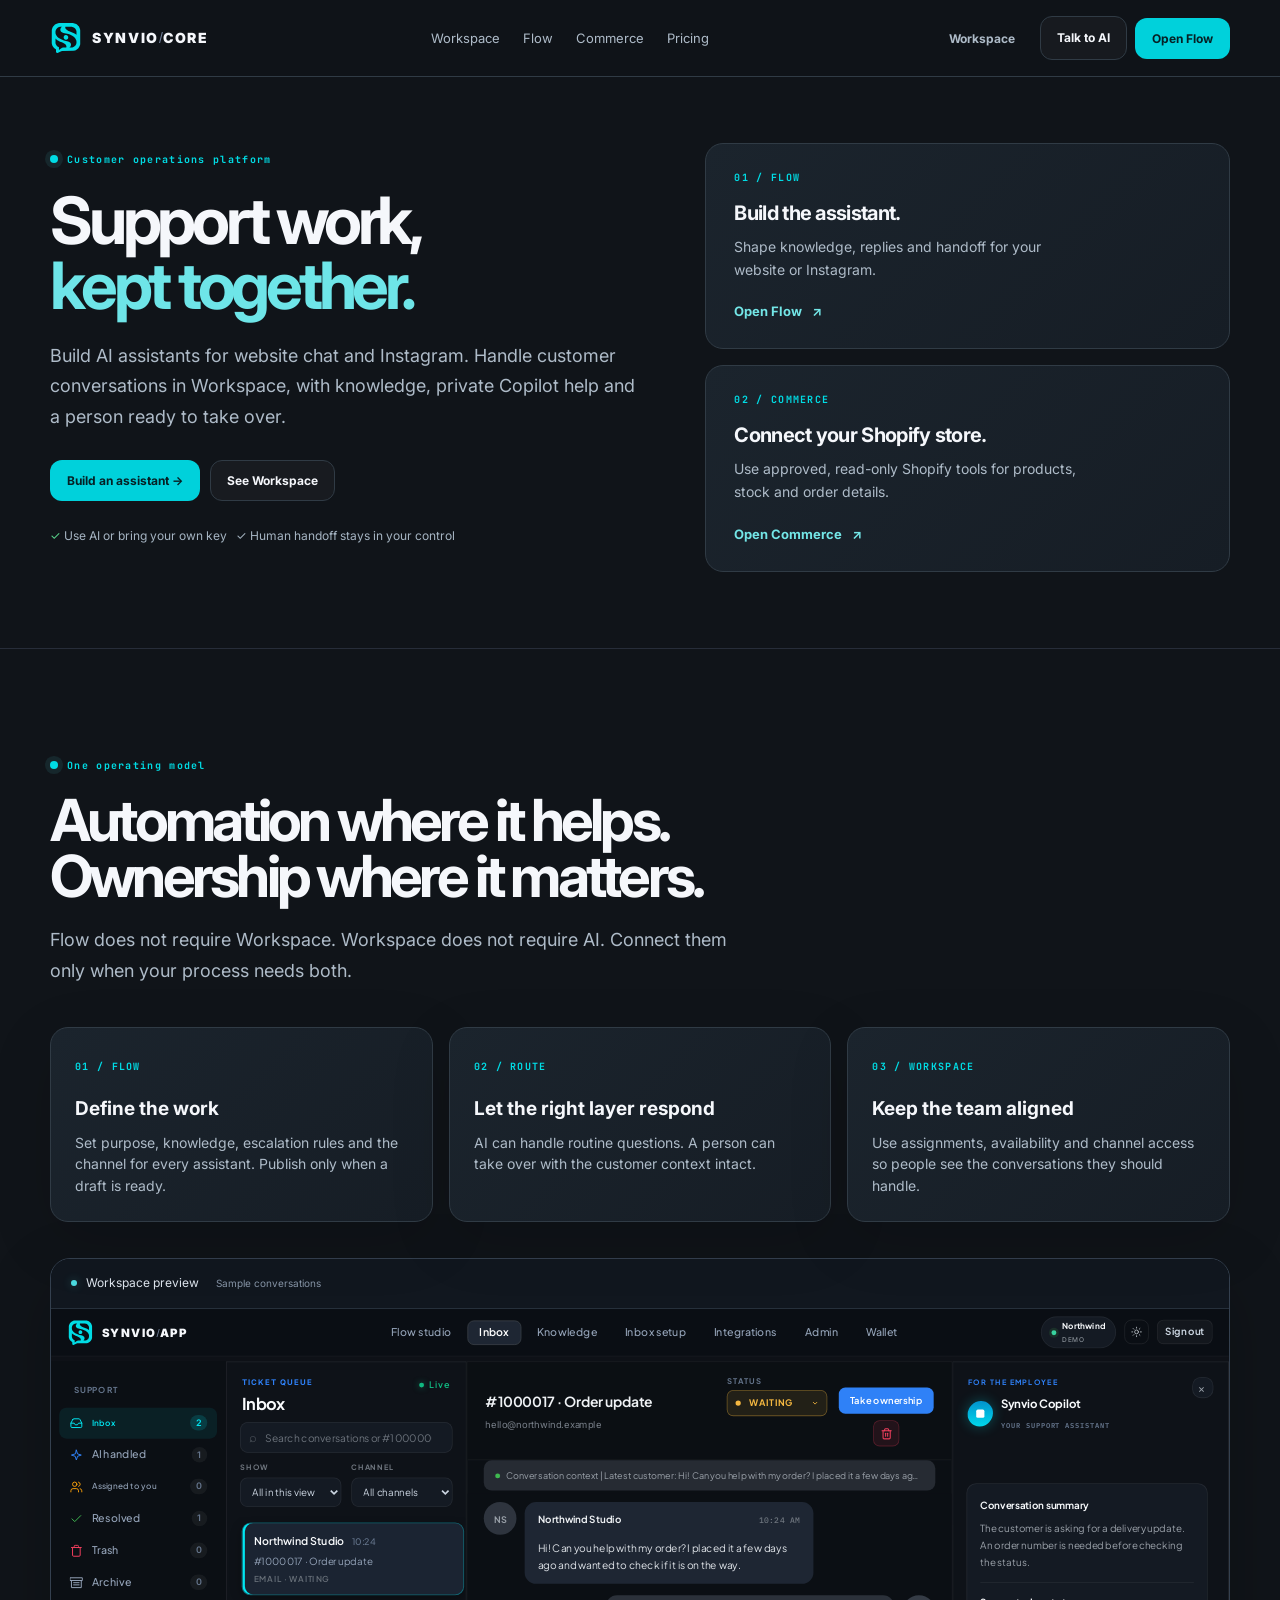
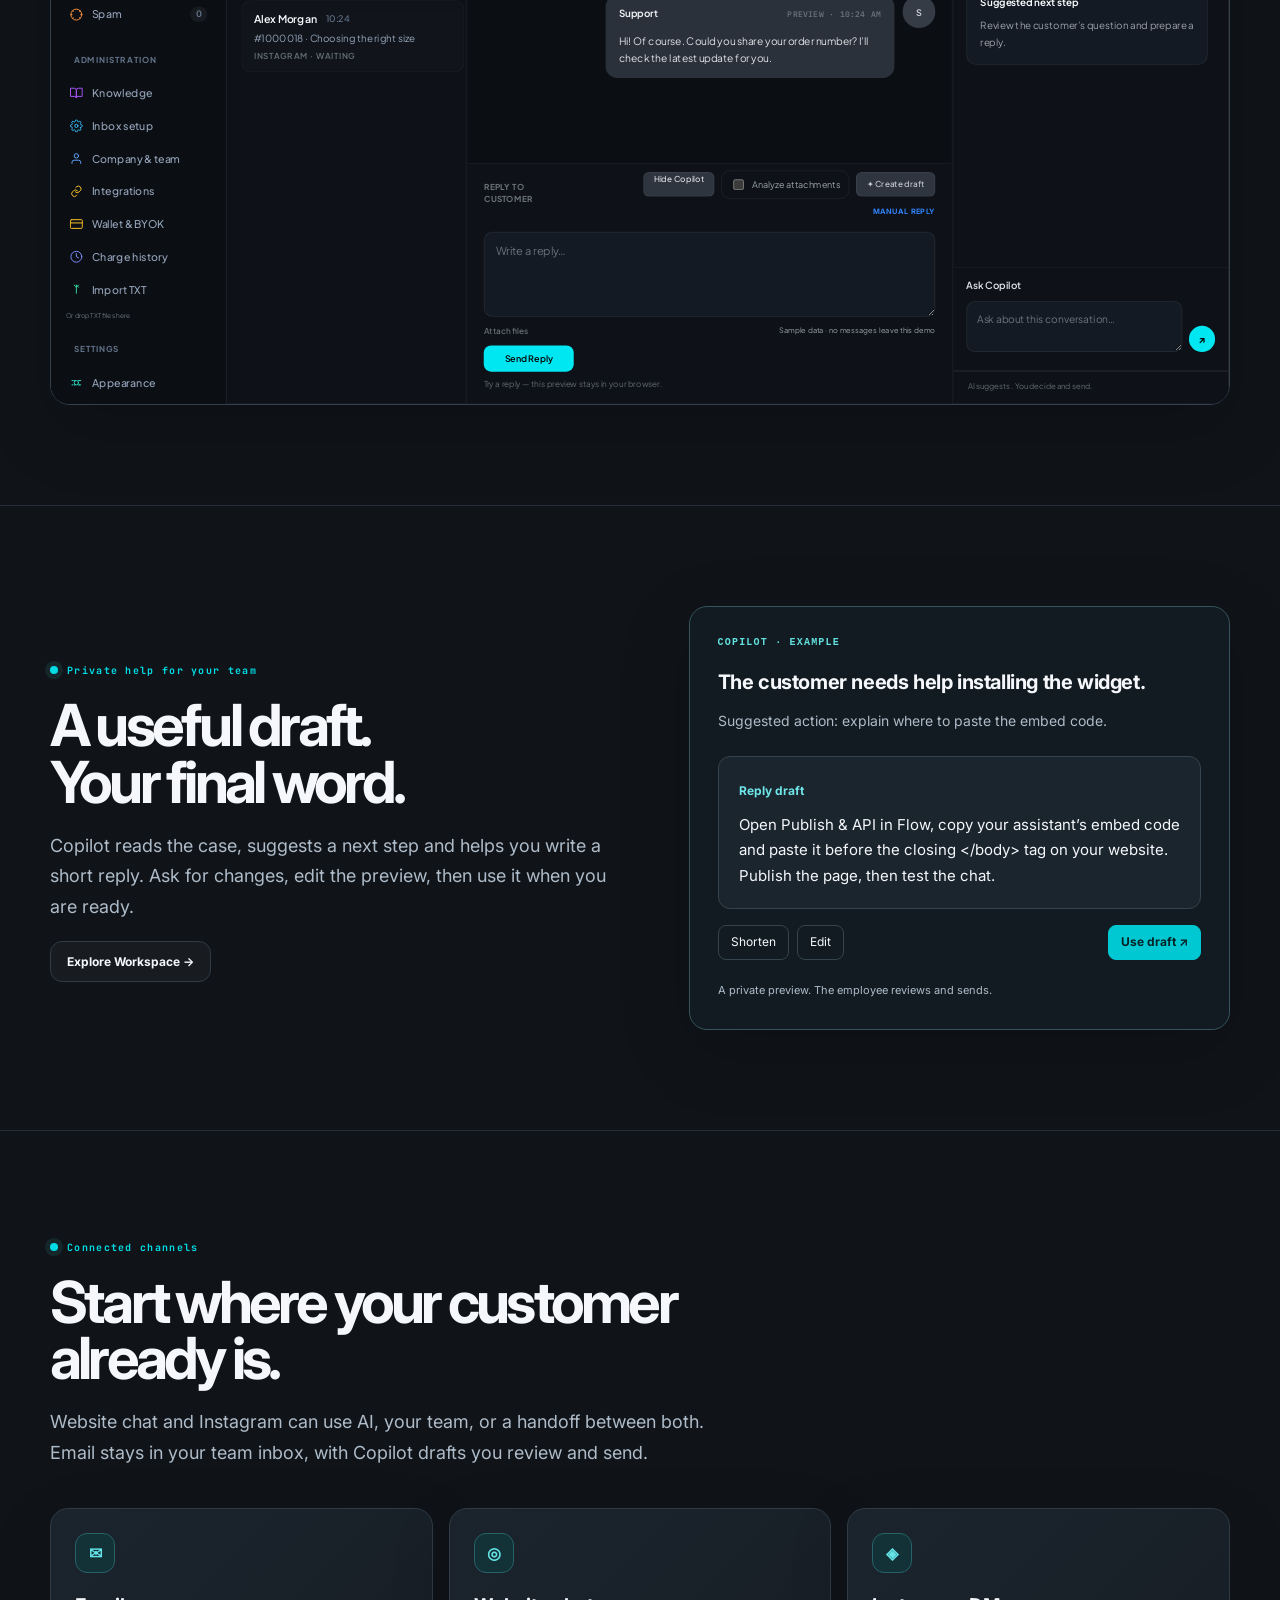
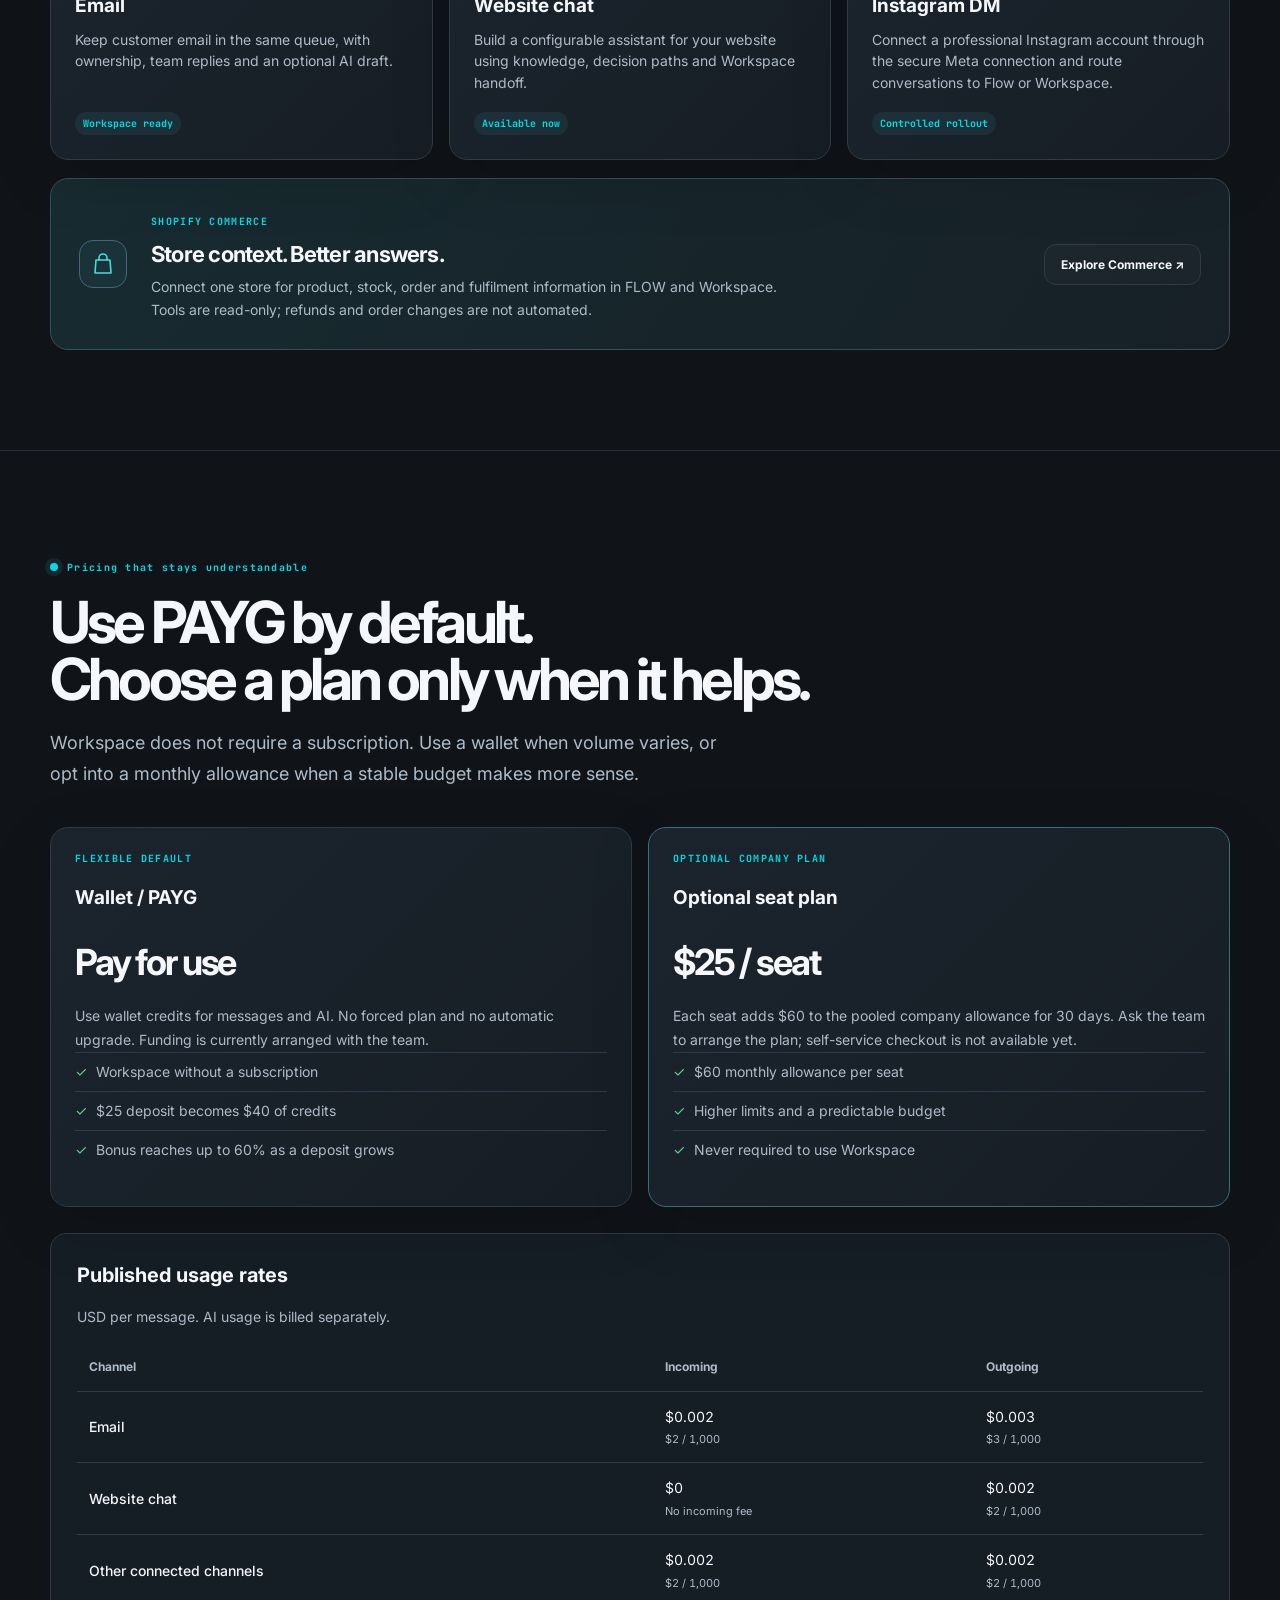
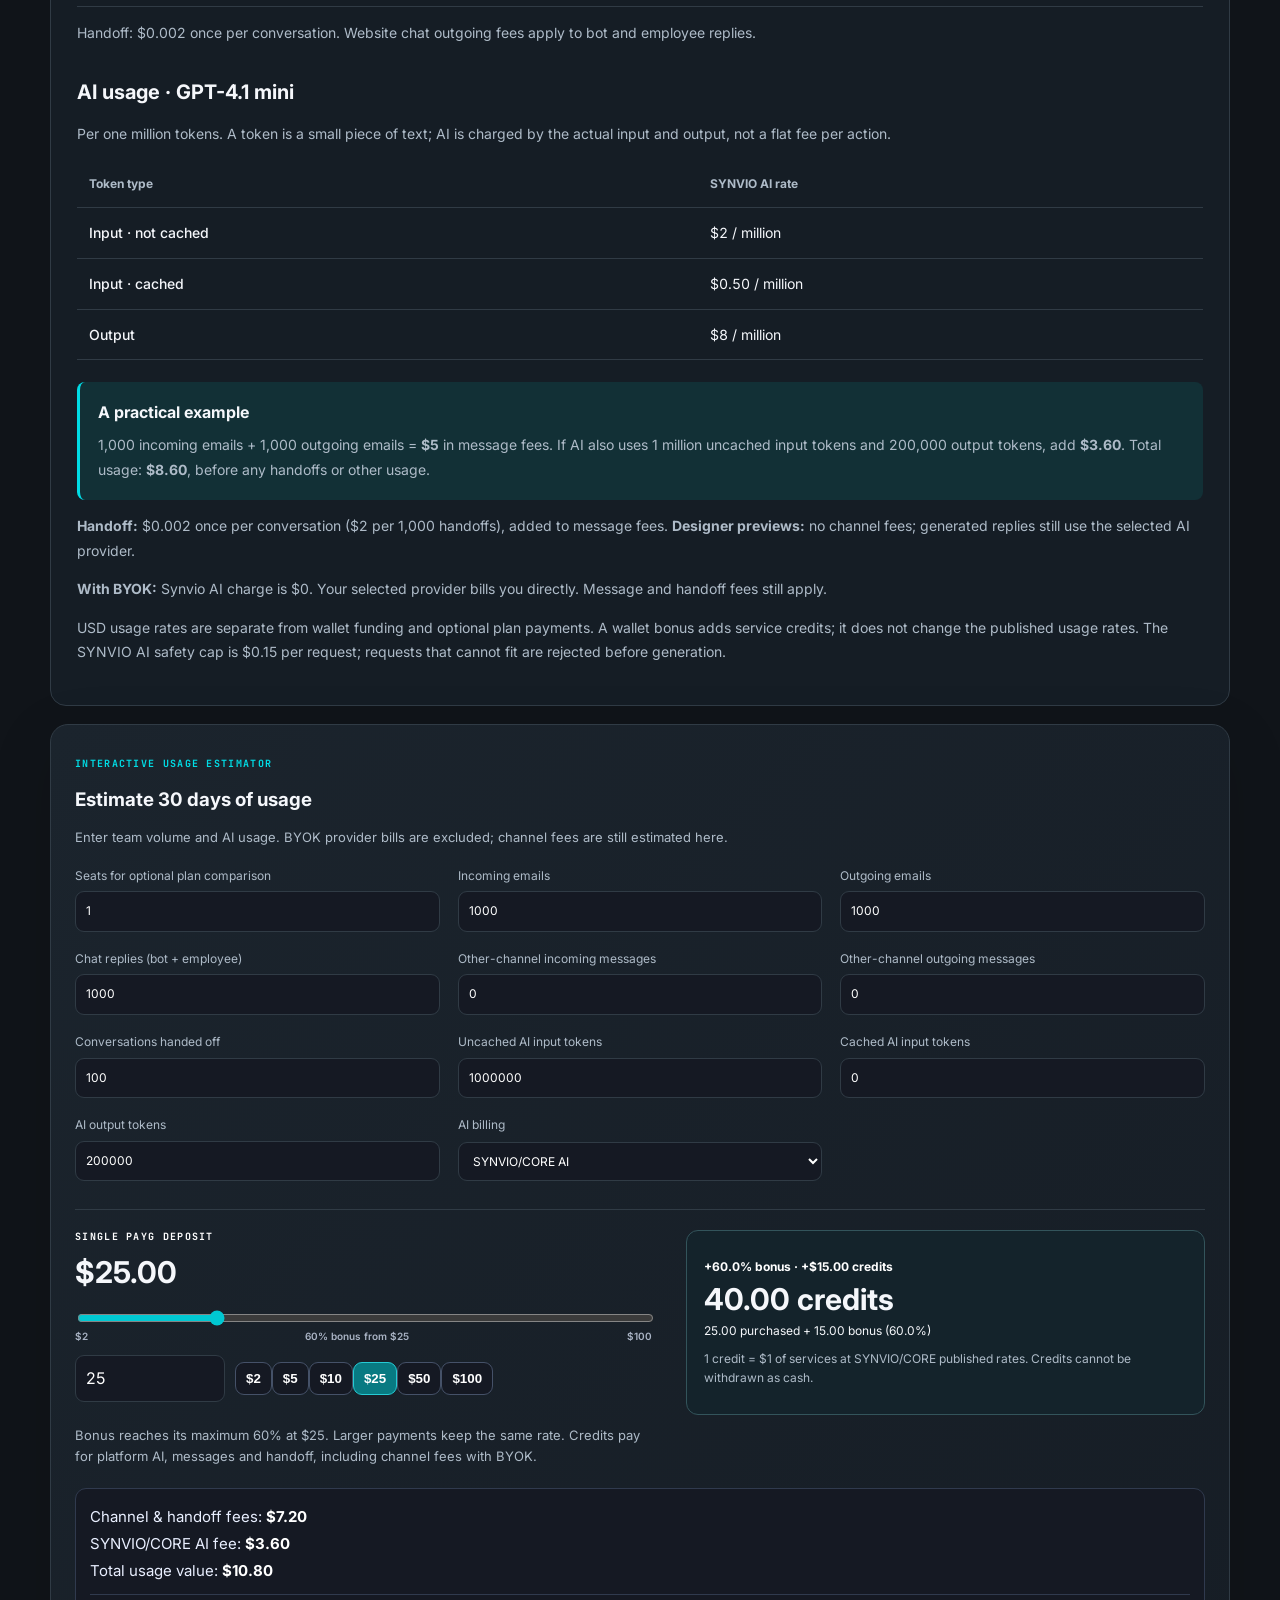
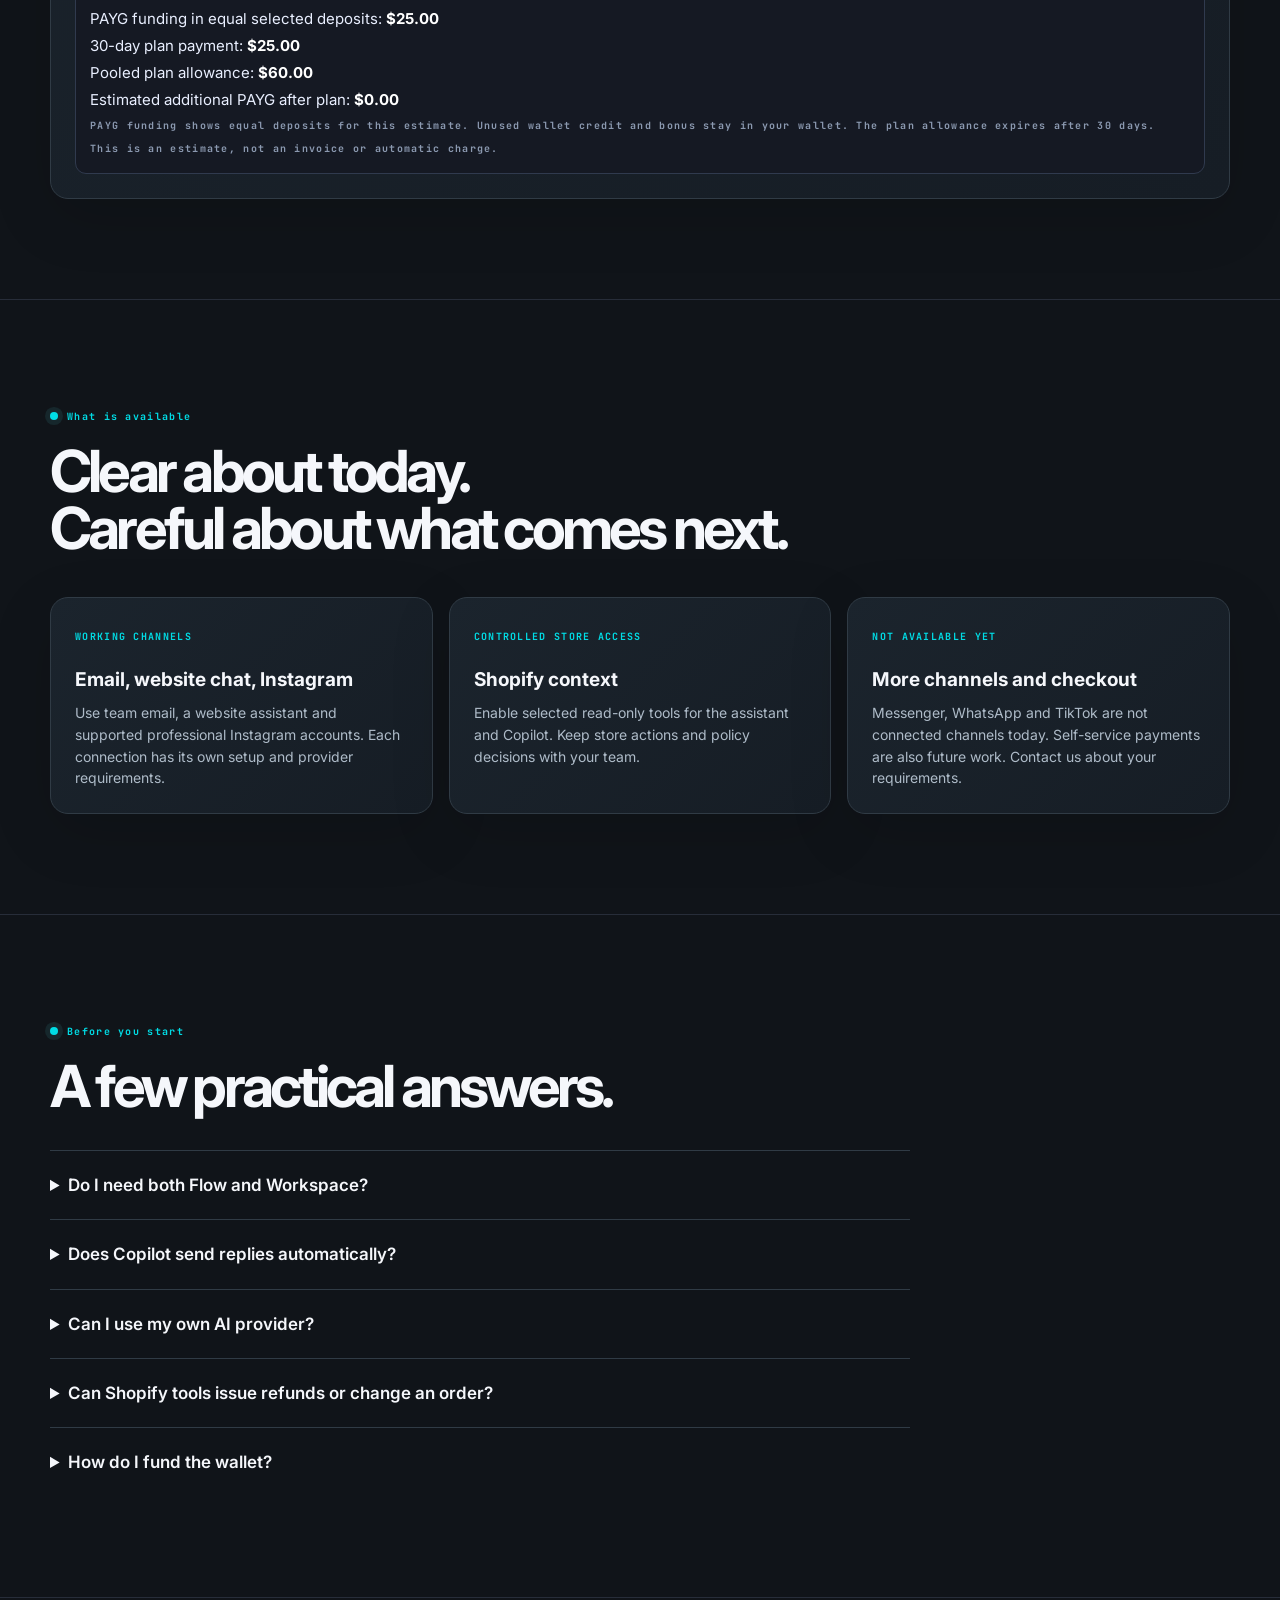
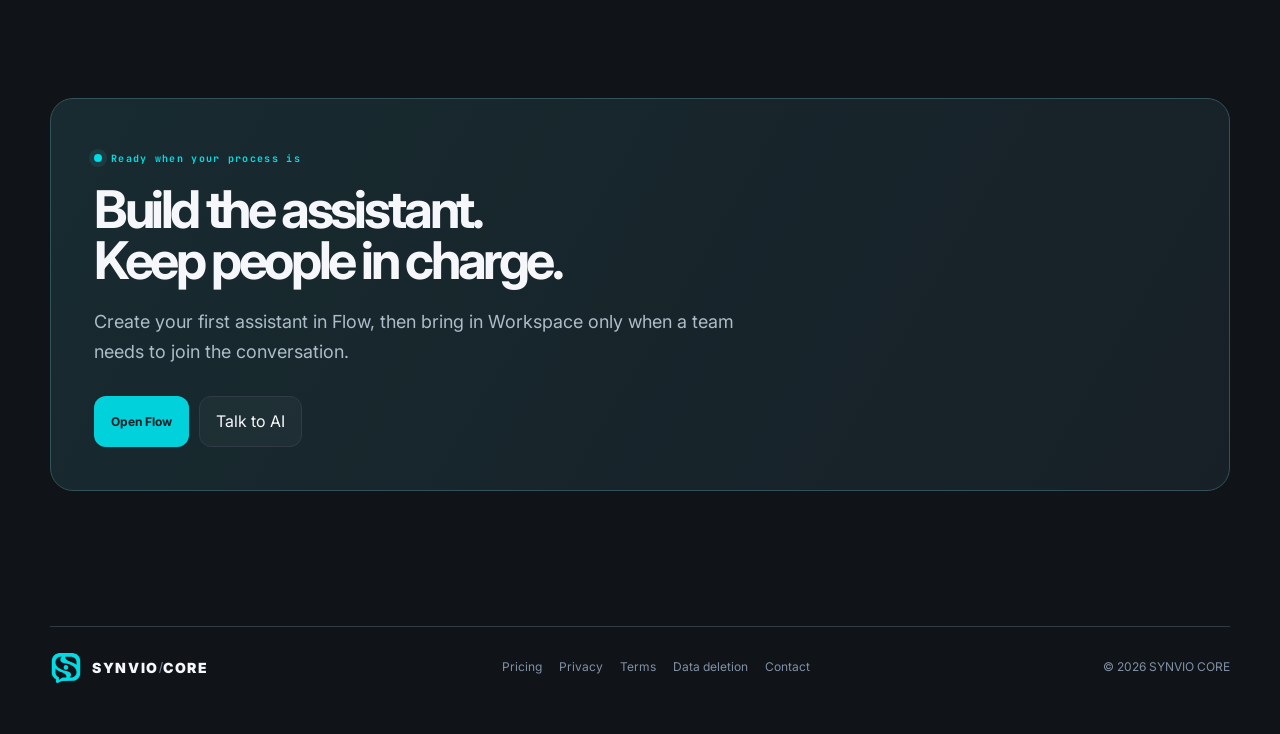
==== commit 0e58f84a: "Add files via upload" ====
--- a/index.html
+++ b/index.html
@@ -1,10 +1,10 @@
-<!doctype html><html lang="en"><head><meta charset="utf-8"><meta name="viewport" content="width=device-width,initial-scale=1"><title>SYNVIO/CORE — Customer operations, kept together</title><meta name="description" content="AI support, team inboxes and connected customer channels in one calm operating workspace."><meta name="theme-color" content="#151820"><link rel="icon" type="image/svg+xml" href="favicon.svg"><link rel="preconnect" href="https://fonts.googleapis.com"><link rel="preconnect" href="https://fonts.gstatic.com" crossorigin><link href="https://fonts.googleapis.com/css2?family=Inter:wght@400;500;600;700;800;900&family=JetBrains+Mono:wght@500;600;700&display=swap" rel="stylesheet"><link rel="stylesheet" href="corporate.css"><link rel="stylesheet" href="/assets/synvio-brand.css?v=9"><link rel="stylesheet" href="/calculator.css"><link rel="stylesheet" href="/marketing-layout-v9.css?v=10"><link rel="stylesheet" href="/marketing-chat-v10.css?v=10"></head><body>
-<header><div class="shell nav"><a class="synvio-brand" href="./" aria-label="SYNVIO/CORE"><svg class="synvio-logo-mark" width="27" height="27" viewBox="0 0 27 27" aria-hidden="true"><rect x="1" y="1" width="25" height="25" rx="7"/><circle cx="13.5" cy="13.5" r="4"/></svg><span class="synvio-wordmark">SYNVIO<span class="synvio-slash">/</span>CORE</span></a><nav><a href="#workspace">Workspace</a><a href="#channels">Channels</a><a href="#pricing">Pricing</a><a href="#roadmap">Roadmap</a></nav><div class="actions"><a class="quiet" href="https://app.synviocore.xyz/login.html">Workspace</a><button class="secondary" type="button" data-open-chat aria-haspopup="dialog">Talk to AI</button><a class="primary" href="https://flow.synviocore.xyz/">Open Flow</a></div></div></header>
-<main><section class="hero"><div class="shell hero-grid"><div class="hero-copy"><p class="eyebrow">Customer operations platform</p><h1>Support work,<br><em>kept together.</em></h1><p class="lead">SYNVIO gives your team one place for customer conversations, AI assistance and the rules behind a reliable reply. Build in Flow. Work in Workspace. Keep control throughout.</p><div class="buttons"><a class="primary" href="https://flow.synviocore.xyz/">Build an assistant →</a><a class="secondary" href="#workspace">See Workspace</a></div><p class="notes">✓ Use AI or bring your own key &nbsp; ✓ Human handoff stays in your control</p></div><aside class="hero-side" aria-label="Explore FLOW and Commerce"><article><small>01 / FLOW</small><h3>Build the assistant.</h3><p>Shape knowledge, replies and handoff for your website or Instagram.</p><a href="https://flow.synviocore.xyz/">Open Flow <span aria-hidden="true">↗</span></a></article><article><small>02 / COMMERCE</small><h3>Connect your Shopify store.</h3><p>Give FLOW and Workspace access to products, stock and order details.</p><a href="https://commerce.synviocore.xyz/">Open Commerce <span aria-hidden="true">↗</span></a></article></aside>
-</div></section>
-<section id="workspace"><div class="shell"><p class="eyebrow">One operating model</p><h2>Automation where it helps.<br>Ownership where it matters.</h2><p class="lead">Flow does not require Workspace. Workspace does not require AI. Connect them only when your process needs both.</p><div class="grid three"><article class="card"><small>01 / FLOW</small><h3>Define the work</h3><p>Set purpose, knowledge, escalation rules and the channel for every assistant. Publish only when a draft is ready.</p></article><article class="card"><small>02 / ROUTE</small><h3>Let the right layer respond</h3><p>AI can handle routine questions. A person can take over with the customer context intact.</p></article><article class="card"><small>03 / WORKSPACE</small><h3>Keep the team aligned</h3><p>Use assignments, availability and channel access so people see the conversations they should handle.</p></article></div><div class="workspace-showcase" id="workspace-demo"><div class="demo-caption"><span><i></i> Workspace preview <small>Sample conversations</small></span></div><div class="demo-viewport"><iframe title="Interactive SYNVIO Workspace demo with sample conversations" src="/workspace-demo.html?v=10&embedded=1" loading="lazy" sandbox="allow-scripts allow-same-origin"></iframe></div></div></div></section>
-<section id="channels"><div class="shell"><p class="eyebrow">Connected channels</p><h2>Start where your customer already is.</h2><p class="lead">Every channel can run AI only, team only, or a controlled handoff between both. Settings remain separate for every assistant and organization.</p><div class="grid three"><article class="card channel"><i>✉</i><h3>Email</h3><p>Keep customer email in the same queue, with ownership, team replies and an optional AI draft.</p><mark>Workspace ready</mark></article><article class="card channel"><i>◎</i><h3>Website chat</h3><p>Build a configurable assistant for your website using knowledge, decision paths and Workspace handoff.</p><mark>Available now</mark></article><article class="card channel"><i>◈</i><h3>Instagram DM</h3><p>Connect a professional Instagram account through Meta Business Login and route conversations to Flow or Workspace.</p><mark>Controlled rollout</mark></article></div><article class="commerce-banner"><div class="commerce-symbol" aria-hidden="true"><svg viewBox="0 0 24 24"><path d="M5 8h14l1 13H4L5 8Z"/><path d="M8 8V6a4 4 0 0 1 8 0v2"/></svg></div><div class="commerce-copy"><small>SHOPIFY COMMERCE</small><h3>Store context. Better answers.</h3><p>Connect one store for product, stock, order and fulfilment information in FLOW and Workspace.</p></div><a class="secondary" href="https://commerce.synviocore.xyz/">Explore Commerce ↗</a></article></div></section>
-<section id="pricing"><div class="shell"><p class="eyebrow">Pricing that stays understandable</p><h2>Use PAYG by default.<br>Choose a plan only when it helps.</h2><p class="lead">Workspace does not require a subscription. Use a wallet when volume varies, or opt into a monthly allowance when a stable budget makes more sense.</p><div class="grid two pricing"><article class="card"><small>FLEXIBLE DEFAULT</small><h3>Wallet / PAYG</h3><strong class="price">Pay for use</strong><p>Fund usage when you need it. No forced plan and no automatic upgrade.</p><ul><li>Workspace without a subscription</li><li>$25 deposit becomes $40 of credits</li><li>Bonus reaches up to 60% as a deposit grows</li></ul></article><article class="card accent"><small>OPTIONAL COMPANY PLAN</small><h3>Predictable usage</h3><strong class="price">$25 / seat</strong><p>Each seat adds $60 to the pooled company allowance. The allowance is valid for 30 days and is entirely optional.</p><ul><li>$60 monthly allowance per seat</li><li>Higher limits and a predictable budget</li><li>Never required to use Workspace</li></ul></article></div><div class="card calculator"><small>INTERACTIVE USAGE ESTIMATOR</small><h3>Estimate 30 days of usage</h3><p>Enter team volume and AI usage. BYOK provider bills are excluded; channel fees are still estimated here.</p><form id="usage-calculator" class="calculator-form"><label>Paid agents (minimum 1)<input id="calc-seats" type="number" value="1" min="1" step="1"></label><label>Incoming emails<input id="calc-incoming" type="number" value="1000" min="0"></label><label>Outgoing emails<input id="calc-outgoing" type="number" value="1000" min="0"></label><label>Chat replies (bot + employee)<input id="calc-replies" type="number" value="1000" min="0"></label><label>Conversations handed off<input id="calc-handoffs" type="number" value="100" min="0"></label><label>Uncached AI input tokens<input id="calc-input" type="number" value="1000000" min="0"></label><label>Cached AI input tokens<input id="calc-cached" type="number" value="0" min="0"></label><label>AI output tokens<input id="calc-output" type="number" value="200000" min="0"></label><label>AI billing<select id="calc-billing"><option value="core">SYNVIO/CORE AI</option><option value="byok">Bring your own key (BYOK)</option></select></label></form><div class="deposit"><small>SINGLE PAYG DEPOSIT</small><strong id="deposit-label">$25.00</strong><input id="calc-deposit" type="range" value="25" min="2" max="100" step="1"><div class="range-labels"><span>$2</span><span>60% bonus from $25</span><span>$100</span></div><div class="deposit-controls"><input id="calc-deposit-number" type="number" value="25" min="2" max="100"><div id="deposit-presets"><button type="button" data-deposit="2">$2</button><button type="button" data-deposit="5">$5</button><button type="button" data-deposit="10">$10</button><button type="button" data-deposit="25" class="selected">$25</button><button type="button" data-deposit="50">$50</button><button type="button" data-deposit="100">$100</button></div></div><article class="credit-card"><b id="bonus-line">+60.0% bonus · +$15.00 credits</b><strong id="credits-line">40.00 credits</strong><span id="credits-detail">25.00 purchased + 15.00 bonus (60.0%)</span><p>1 credit = $1 of services at SYNVIO/CORE published rates. Credits cannot be withdrawn as cash.</p></article><p class="deposit-note">Bonus reaches its maximum 60% at $25. Larger payments keep the same rate. Credits pay for platform AI, messages and handoff, including channel fees with BYOK.</p></div><div id="usage-result" aria-live="polite"></div></div></div></section>
-<section id="roadmap"><div class="shell"><p class="eyebrow">Built to extend</p><h2>A foundation for more channels,<br>not another isolated chatbot.</h2><div class="grid three"><article class="card"><small>IN PROGRESS</small><h3>Instagram operations</h3><p>Secure professional-account connection, DM routing and controlled handoff into Workspace.</p></article><article class="card"><small>PLANNED</small><h3>Mobile companion</h3><p>A mobile app is planned for team awareness, assignments and timely replies away from a desk.</p></article><article class="card"><small>PLANNED</small><h3>More integrations</h3><p>Additional channels and helpdesk connections built on the same organization and access model.</p></article></div></div></section>
-<section><div class="shell cta"><p class="eyebrow">Ready when your process is</p><h2>Build the assistant.<br>Keep people in charge.</h2><p class="lead">Create your first assistant in Flow, then bring in Workspace only when a team needs to join the conversation.</p><div class="buttons"><a class="primary" href="https://flow.synviocore.xyz/">Open Flow</a><button class="secondary" type="button" data-open-chat aria-haspopup="dialog">Talk to AI</button></div></div></section></main>
-<footer><div class="shell foot"><a class="synvio-brand" href="./" aria-label="SYNVIO/CORE"><svg class="synvio-logo-mark" width="27" height="27" viewBox="0 0 27 27" aria-hidden="true"><rect x="1" y="1" width="25" height="25" rx="7"/><circle cx="13.5" cy="13.5" r="4"/></svg><span class="synvio-wordmark">SYNVIO<span class="synvio-slash">/</span>CORE</span></a><div><a href="./privacy/">Privacy</a><a href="./terms/">Terms</a><a href="./data-deletion/">Data deletion</a><a href="mailto:support@synviocore.xyz">Contact</a></div><span>© 2026 SYNVIO CORE</span></div></footer><script src="site.js?v=9" defer></script><script src="/marketing-demo-v9.js?v=9" defer></script><dialog id="marketing-chat" aria-labelledby="marketing-chat-title"><div class="marketing-chat-heading"><div><span class="marketing-chat-kicker">SYNVIO/CORE</span><h2 id="marketing-chat-title">Talk to AI</h2></div><button type="button" class="marketing-chat-close" aria-label="Close conversation">✕</button></div><div id="marketing-chat-state" role="status"><p>Opening your conversation…</p><button type="button" id="marketing-chat-retry" hidden>Try again</button></div><div id="marketing-chat-mount"></div></dialog><script src="/marketing-chat-v10.js?v=10" defer></script></body></html>
+<!doctype html><html lang="en"><head><meta charset="utf-8"><meta name="viewport" content="width=device-width,initial-scale=1"><title>Synvio — AI Support, Team Inbox &amp; Instagram Chat</title><meta name="theme-color" content="#151820"><link rel="preconnect" href="https://fonts.googleapis.com"><link rel="preconnect" href="https://fonts.gstatic.com" crossorigin><link href="https://fonts.googleapis.com/css2?family=Inter:wght@400;500;600;700;800;900&family=JetBrains+Mono:wght@500;600;700&display=swap" rel="stylesheet"><link rel="stylesheet" href="corporate.css"><link rel="stylesheet" href="/assets/synvio-brand.css?v=20"><link rel="stylesheet" href="/calculator.css"><link rel="stylesheet" href="/marketing-layout-v9.css?v=10"><link rel="stylesheet" href="/marketing-chat-v11.css?v=11"><meta name="description" content="AI website chat, Instagram DMs and a team email inbox. Build in Flow, review Copilot drafts in Workspace, and connect read-only Shopify tools."><link rel="canonical" href="https://synviocore.xyz/"><meta name="robots" content="index,follow,max-image-preview:large"><meta property="og:type" content="website"><meta property="og:site_name" content="Synvio"><meta property="og:title" content="Synvio — AI Support, Team Inbox &amp; Instagram Chat"><meta property="og:description" content="AI website chat, Instagram DMs and a team email inbox. Build in Flow, review Copilot drafts in Workspace, and connect read-only Shopify tools."><meta property="og:url" content="https://synviocore.xyz/"><meta property="og:image" content="https://synviocore.xyz/assets/synvio-social.png"><meta property="og:image:width" content="1200"><meta property="og:image:height" content="630"><meta property="og:image:alt" content="Synvio: AI support with people in control"><meta name="twitter:card" content="summary_large_image"><meta name="twitter:title" content="Synvio — AI Support, Team Inbox &amp; Instagram Chat"><meta name="twitter:description" content="AI website chat, Instagram DMs and a team email inbox. Build in Flow, review Copilot drafts in Workspace, and connect read-only Shopify tools."><meta name="twitter:image" content="https://synviocore.xyz/assets/synvio-social.png"><link rel="icon" type="image/svg+xml" href="/favicon.svg?v=20"><link rel="stylesheet" href="/marketing-v20.css?v=20"><script type="application/ld+json">{"@context": "https://schema.org", "@graph": [{"@type": "Organization", "@id": "https://synviocore.xyz/#organization", "name": "Synvio", "url": "https://synviocore.xyz/", "logo": "https://synviocore.xyz/assets/synvio-logo.svg", "email": "support@synviocore.xyz"}, {"@type": "WebSite", "@id": "https://synviocore.xyz/#website", "name": "Synvio", "url": "https://synviocore.xyz/", "publisher": {"@id": "https://synviocore.xyz/#organization"}}]}</script></head><body>
+<header><div class="shell nav"><a class="synvio-brand" href="/" aria-label="Synvio home"><img class="synvio-logo-mark" src="/assets/synvio-logo.svg" width="32" height="32" alt=""><span class="synvio-wordmark">SYNVIO<span class="synvio-slash">/</span>CORE</span></a><nav aria-label="Main navigation"><a href="/workspace/">Workspace</a><a href="/flow/">Flow</a><a href="/commerce/">Commerce</a><a href="/pricing/">Pricing</a></nav><div class="actions"><a class="quiet" href="https://app.synviocore.xyz/login.html">Workspace</a><button class="secondary" type="button" data-open-chat>Talk to AI</button><a class="primary" href="https://flow.synviocore.xyz/">Open Flow</a></div></div></header>
+<main><section class="hero"><div class="shell hero-grid"><div class="hero-copy"><p class="eyebrow">Customer operations platform</p><h1>Support work,<br><em>kept together.</em></h1><p class="lead">Build AI assistants for website chat and Instagram. Handle customer conversations in Workspace, with knowledge, private Copilot help and a person ready to take over.</p><div class="buttons"><a class="primary" href="https://flow.synviocore.xyz/">Build an assistant →</a><a class="secondary" href="#workspace">See Workspace</a></div><p class="notes">✓ Use AI or bring your own key &nbsp; ✓ Human handoff stays in your control</p></div><aside class="hero-side" aria-label="Explore FLOW and Commerce"><article><small>01 / FLOW</small><h3>Build the assistant.</h3><p>Shape knowledge, replies and handoff for your website or Instagram.</p><a href="https://flow.synviocore.xyz/">Open Flow <span aria-hidden="true">↗</span></a></article><article><small>02 / COMMERCE</small><h3>Connect your Shopify store.</h3><p>Use approved, read-only Shopify tools for products, stock and order details.</p><a href="https://commerce.synviocore.xyz/">Open Commerce <span aria-hidden="true">↗</span></a></article></aside>
+</div></section>
+<section id="workspace"><div class="shell"><p class="eyebrow">One operating model</p><h2>Automation where it helps.<br>Ownership where it matters.</h2><p class="lead">Flow does not require Workspace. Workspace does not require AI. Connect them only when your process needs both.</p><div class="grid three"><article class="card"><small>01 / FLOW</small><h3>Define the work</h3><p>Set purpose, knowledge, escalation rules and the channel for every assistant. Publish only when a draft is ready.</p></article><article class="card"><small>02 / ROUTE</small><h3>Let the right layer respond</h3><p>AI can handle routine questions. A person can take over with the customer context intact.</p></article><article class="card"><small>03 / WORKSPACE</small><h3>Keep the team aligned</h3><p>Use assignments, availability and channel access so people see the conversations they should handle.</p></article></div><div class="workspace-showcase" id="workspace-demo"><div class="demo-caption"><span><i></i> Workspace preview <small>Sample conversations</small></span></div><div class="demo-viewport"><iframe title="Interactive SYNVIO Workspace demo with sample conversations" src="/workspace-demo.html?v=20&embedded=1" loading="lazy" sandbox="allow-scripts allow-same-origin"></iframe></div></div></div></section>
+<section id="copilot"><div class="shell product-split"><div><p class="eyebrow">Private help for your team</p><h2>A useful draft.<br>Your final word.</h2><p class="lead">Copilot reads the case, suggests a next step and helps you write a short reply. Ask for changes, edit the preview, then use it when you are ready.</p><a class="secondary" href="/workspace/">Explore Workspace →</a></div><div class="copilot-preview" aria-label="Illustrative Copilot draft, not a live chat"><div class="preview-label">COPILOT · EXAMPLE</div><h3>The customer needs help installing the widget.</h3><p class="preview-step">Suggested action: explain where to paste the embed code.</p><div class="reply-preview"><span>Reply draft</span><p>Open Publish &amp; API in Flow, copy your assistant’s embed code and paste it before the closing &lt;/body&gt; tag on your website. Publish the page, then test the chat.</p></div><div class="preview-controls" aria-hidden="true"><span>Shorten</span><span>Edit</span><span class="preview-use">Use draft ↗</span></div><small>A private preview. The employee reviews and sends.</small></div></div></section><section id="channels"><div class="shell"><p class="eyebrow">Connected channels</p><h2>Start where your customer already is.</h2><p class="lead">Website chat and Instagram can use AI, your team, or a handoff between both. Email stays in your team inbox, with Copilot drafts you review and send.</p><div class="grid three"><article class="card channel"><i>✉</i><h3>Email</h3><p>Keep customer email in the same queue, with ownership, team replies and an optional AI draft.</p><mark>Workspace ready</mark></article><article class="card channel"><i>◎</i><h3>Website chat</h3><p>Build a configurable assistant for your website using knowledge, decision paths and Workspace handoff.</p><mark>Available now</mark></article><article class="card channel"><i>◈</i><h3>Instagram DM</h3><p>Connect a professional Instagram account through the secure Meta connection and route conversations to Flow or Workspace.</p><mark>Controlled rollout</mark></article></div><article class="commerce-banner"><div class="commerce-symbol" aria-hidden="true"><svg viewBox="0 0 24 24"><path d="M5 8h14l1 13H4L5 8Z"/><path d="M8 8V6a4 4 0 0 1 8 0v2"/></svg></div><div class="commerce-copy"><small>SHOPIFY COMMERCE</small><h3>Store context. Better answers.</h3><p>Connect one store for product, stock, order and fulfilment information in FLOW and Workspace. Tools are read-only; refunds and order changes are not automated.</p></div><a class="secondary" href="https://commerce.synviocore.xyz/">Explore Commerce ↗</a></article></div></section>
+<section id="pricing"><div class="shell"><p class="eyebrow">Pricing that stays understandable</p><h2>Use PAYG by default.<br>Choose a plan only when it helps.</h2><p class="lead">Workspace does not require a subscription. Use a wallet when volume varies, or opt into a monthly allowance when a stable budget makes more sense.</p><div class="grid two pricing"><article class="card"><small>FLEXIBLE DEFAULT</small><h3>Wallet / PAYG</h3><strong class="price">Pay for use</strong><p>Use wallet credits for messages and AI. No forced plan and no automatic upgrade. Funding is currently arranged with the team.</p><ul><li>Workspace without a subscription</li><li>$25 deposit becomes $40 of credits</li><li>Bonus reaches up to 60% as a deposit grows</li></ul></article><article class="card accent"><small>OPTIONAL COMPANY PLAN</small><h3>Optional seat plan</h3><strong class="price">$25 / seat</strong><p>Each seat adds $60 to the pooled company allowance for 30 days. Ask the team to arrange the plan; self-service checkout is not available yet.</p><ul><li>$60 monthly allowance per seat</li><li>Higher limits and a predictable budget</li><li>Never required to use Workspace</li></ul></article></div><div class="rate-table"><h3>Published usage rates</h3><p>USD per message. AI usage is billed separately.</p><div class="table-scroll"><table><thead><tr><th scope="col">Channel</th><th scope="col">Incoming</th><th scope="col">Outgoing</th></tr></thead><tbody><tr><th scope="row">Email</th><td>$0.002<small>$2 / 1,000</small></td><td>$0.003<small>$3 / 1,000</small></td></tr><tr><th scope="row">Website chat</th><td>$0<small>No incoming fee</small></td><td>$0.002<small>$2 / 1,000</small></td></tr><tr><th scope="row">Other connected channels</th><td>$0.002<small>$2 / 1,000</small></td><td>$0.002<small>$2 / 1,000</small></td></tr></tbody></table></div><p>Handoff: $0.002 once per conversation. Website chat outgoing fees apply to bot and employee replies.</p><h3 class="rate-subtitle">AI usage · GPT-4.1 mini</h3><p>Per one million tokens. A token is a small piece of text; AI is charged by the actual input and output, not a flat fee per action.</p><div class="table-scroll"><table><thead><tr><th scope="col">Token type</th><th scope="col">SYNVIO AI rate</th></tr></thead><tbody><tr><th scope="row">Input · not cached</th><td>$2 / million</td></tr><tr><th scope="row">Input · cached</th><td>$0.50 / million</td></tr><tr><th scope="row">Output</th><td>$8 / million</td></tr></tbody></table></div><div class="cost-example"><strong>A practical example</strong><p>1,000 incoming emails + 1,000 outgoing emails = <b>$5</b> in message fees. If AI also uses 1 million uncached input tokens and 200,000 output tokens, add <b>$3.60</b>. Total usage: <b>$8.60</b>, before any handoffs or other usage.</p></div><p><strong>Handoff:</strong> $0.002 once per conversation ($2 per 1,000 handoffs), added to message fees. <strong>Designer previews:</strong> no channel fees; generated replies still use the selected AI provider.</p><p><strong>With BYOK:</strong> Synvio AI charge is $0. Your selected provider bills you directly. Message and handoff fees still apply.</p><p>USD usage rates are separate from wallet funding and optional plan payments. A wallet bonus adds service credits; it does not change the published usage rates. The SYNVIO AI safety cap is $0.15 per request; requests that cannot fit are rejected before generation.</p></div><div class="card calculator"><small>INTERACTIVE USAGE ESTIMATOR</small><h3>Estimate 30 days of usage</h3><p>Enter team volume and AI usage. BYOK provider bills are excluded; channel fees are still estimated here.</p><form id="usage-calculator" class="calculator-form"><label>Seats for optional plan comparison<input id="calc-seats" type="number" value="1" min="1" step="1"></label><label>Incoming emails<input id="calc-incoming" type="number" value="1000" min="0"></label><label>Outgoing emails<input id="calc-outgoing" type="number" value="1000" min="0"></label><label>Chat replies (bot + employee)<input id="calc-replies" type="number" value="1000" min="0"></label><label>Other-channel incoming messages<input id="calc-other-in" type="number" value="0" min="0"></label><label>Other-channel outgoing messages<input id="calc-other-out" type="number" value="0" min="0"></label><label>Conversations handed off<input id="calc-handoffs" type="number" value="100" min="0"></label><label>Uncached AI input tokens<input id="calc-input" type="number" value="1000000" min="0"></label><label>Cached AI input tokens<input id="calc-cached" type="number" value="0" min="0"></label><label>AI output tokens<input id="calc-output" type="number" value="200000" min="0"></label><label>AI billing<select id="calc-billing"><option value="core">SYNVIO/CORE AI</option><option value="byok">Bring your own key (BYOK)</option></select></label></form><div class="deposit"><small>SINGLE PAYG DEPOSIT</small><strong id="deposit-label">$25.00</strong><input id="calc-deposit" type="range" value="25" min="2" max="100" step="1"><div class="range-labels"><span>$2</span><span>60% bonus from $25</span><span>$100</span></div><div class="deposit-controls"><input id="calc-deposit-number" type="number" value="25" min="2" max="100"><div id="deposit-presets"><button type="button" data-deposit="2">$2</button><button type="button" data-deposit="5">$5</button><button type="button" data-deposit="10">$10</button><button type="button" data-deposit="25" class="selected">$25</button><button type="button" data-deposit="50">$50</button><button type="button" data-deposit="100">$100</button></div></div><article class="credit-card"><b id="bonus-line">+60.0% bonus · +$15.00 credits</b><strong id="credits-line">40.00 credits</strong><span id="credits-detail">25.00 purchased + 15.00 bonus (60.0%)</span><p>1 credit = $1 of services at SYNVIO/CORE published rates. Credits cannot be withdrawn as cash.</p></article><p class="deposit-note">Bonus reaches its maximum 60% at $25. Larger payments keep the same rate. Credits pay for platform AI, messages and handoff, including channel fees with BYOK.</p></div><div id="usage-result" aria-live="polite"></div></div></div></section>
+<section id="roadmap"><div class="shell"><p class="eyebrow">What is available</p><h2>Clear about today.<br>Careful about what comes next.</h2><div class="grid three"><article class="card"><small>WORKING CHANNELS</small><h3>Email, website chat, Instagram</h3><p>Use team email, a website assistant and supported professional Instagram accounts. Each connection has its own setup and provider requirements.</p></article><article class="card"><small>CONTROLLED STORE ACCESS</small><h3>Shopify context</h3><p>Enable selected read-only tools for the assistant and Copilot. Keep store actions and policy decisions with your team.</p></article><article class="card"><small>NOT AVAILABLE YET</small><h3>More channels and checkout</h3><p>Messenger, WhatsApp and TikTok are not connected channels today. Self-service payments are also future work. Contact us about your requirements.</p></article></div></div></section>
+<section id="questions"><div class="shell"><p class="eyebrow">Before you start</p><h2>A few practical answers.</h2><div class="faq"><details><summary>Do I need both Flow and Workspace?</summary><p>No. Flow can answer website or Instagram messages with AI. Workspace can support a human team without AI. Connect them when you need handoff.</p></details><details><summary>Does Copilot send replies automatically?</summary><p>No. Copilot prepares a private, editable draft. Use draft moves it into the reply editor; an employee still sends it.</p></details><details><summary>Can I use my own AI provider?</summary><p>Yes. Organization-level BYOK uses your configured provider. Synvio AI charges are zero with BYOK; message and handoff fees still apply.</p></details><details><summary>Can Shopify tools issue refunds or change an order?</summary><p>No. The current Commerce tools read approved product, inventory, order and fulfilment information. They do not issue refunds or modify orders.</p></details><details><summary>How do I fund the wallet?</summary><p>Contact the team to arrange funding. The calculator estimates usage; it does not take a payment. Self-service checkout is not available yet.</p></details></div></div></section><section><div class="shell cta"><p class="eyebrow">Ready when your process is</p><h2>Build the assistant.<br>Keep people in charge.</h2><p class="lead">Create your first assistant in Flow, then bring in Workspace only when a team needs to join the conversation.</p><div class="buttons"><a class="primary" href="https://flow.synviocore.xyz/">Open Flow</a><button class="secondary" type="button" data-open-chat>Talk to AI</button></div></div></section></main>
+<footer><div class="shell foot"><a class="synvio-brand" href="/" aria-label="Synvio home"><img class="synvio-logo-mark" src="/assets/synvio-logo.svg" width="32" height="32" alt=""><span class="synvio-wordmark">SYNVIO<span class="synvio-slash">/</span>CORE</span></a><div><a href="/pricing/">Pricing</a><a href="./privacy/">Privacy</a><a href="./terms/">Terms</a><a href="./data-deletion/">Data deletion</a><a href="mailto:support@synviocore.xyz">Contact</a></div><span>© 2026 SYNVIO CORE</span></div></footer><script src="site.js?v=20" defer></script><script src="/marketing-demo-v9.js?v=9" defer></script><div id="marketing-flow-widget"></div><div id="marketing-chat-state" role="status" hidden><p>Opening your conversation…</p><button type="button" id="marketing-chat-retry" hidden>Try again</button><button type="button" id="marketing-chat-dismiss" aria-label="Dismiss notification">Close</button></div><script src="/marketing-chat-v11.js?v=20" defer></script></body></html>
--- a/assets/synvio-brand.css
+++ b/assets/synvio-brand.css
@@ -1,12 +1,14 @@
-@font-face{font-family:SynvioWordmark;src:url('./synvio-wordmark.ttf') format('truetype');font-weight:900;font-style:normal;font-display:swap}
-.synvio-brand{display:inline-flex!important;align-items:center!important;justify-content:flex-start!important;gap:10px!important;flex:0 0 auto;max-width:100%;margin:0;padding:0;text-decoration:none!important;white-space:nowrap;line-height:1!important;color:#f5f7fb!important;transform:none!important}
-.synvio-brand .synvio-logo-mark{display:block!important;flex:0 0 27px!important;width:27px!important;height:27px!important;overflow:visible;transition:transform .65s cubic-bezier(.2,.7,.25,1),filter .3s}
-.synvio-logo-mark rect{fill:#171e29;stroke:#bfd0ff;stroke-width:2}.synvio-logo-mark circle{fill:#4ad9df;stroke:none;filter:drop-shadow(0 0 5px #4ad9df75)}
-.synvio-brand .synvio-wordmark{font-family:SynvioWordmark,Inter,Arial,sans-serif!important;font-size:14px!important;font-weight:900!important;line-height:1!important;letter-spacing:.12em!important;color:inherit!important;text-transform:uppercase;display:block}
-.synvio-brand .synvio-slash{font-family:Arial,sans-serif!important;font-weight:400!important;color:#72809b!important;letter-spacing:0!important}
-:root[data-theme=light] .synvio-brand{color:#202a35!important}:root[data-theme=light] .synvio-logo-mark rect{fill:#f4f7fa;stroke:#8298b2}
-@media(hover:hover){.synvio-brand:hover .synvio-logo-mark{transform:rotate(90deg) scale(1.08);filter:drop-shadow(0 0 7px #4ad9df40)}}
-@media(max-width:560px){#editor>.sidebar .synvio-brand{justify-content:center!important}#editor>.sidebar .synvio-wordmark{display:none!important}}
-@media(prefers-reduced-motion:reduce){.synvio-brand .synvio-logo-mark{transition:none!important;transform:none!important}}
-
-.synvio-brand-row{display:flex;align-items:center;justify-content:space-between;gap:16px;min-width:0}.synvio-brand-row>.theme-toggle{flex-shrink:0;margin-left:auto}
+@font-face{font-family:SynvioWordmark;src:url('./synvio-wordmark.ttf') format('truetype');font-weight:900;font-style:normal;font-display:swap}
+.synvio-brand{display:inline-flex!important;align-items:center!important;justify-content:flex-start!important;gap:10px!important;flex:0 0 auto;max-width:100%;margin:0;padding:0;text-decoration:none!important;white-space:nowrap;line-height:1!important;color:#f5f7fb!important;transform:none!important}
+.synvio-brand .synvio-logo-mark{display:block!important;flex:0 0 27px!important;width:27px!important;height:27px!important;overflow:visible;transition:transform .65s cubic-bezier(.2,.7,.25,1),filter .3s}
+.synvio-logo-mark rect{fill:#171e29;stroke:#bfd0ff;stroke-width:2}.synvio-logo-mark circle{fill:#4ad9df;stroke:none;filter:drop-shadow(0 0 5px #4ad9df75)}
+.synvio-brand .synvio-wordmark{font-family:SynvioWordmark,Inter,Arial,sans-serif!important;font-size:14px!important;font-weight:900!important;line-height:1!important;letter-spacing:.12em!important;color:inherit!important;text-transform:uppercase;display:block}
+.synvio-brand .synvio-slash{font-family:Arial,sans-serif!important;font-weight:400!important;color:#72809b!important;letter-spacing:0!important}
+:root[data-theme=light] .synvio-brand{color:#202a35!important}:root[data-theme=light] .synvio-logo-mark rect{fill:#f4f7fa;stroke:#8298b2}
+@media(hover:hover){.synvio-brand:hover .synvio-logo-mark{transform:rotate(90deg) scale(1.08);filter:drop-shadow(0 0 7px #4ad9df40)}}
+@media(max-width:560px){#editor>.sidebar .synvio-brand{justify-content:center!important}#editor>.sidebar .synvio-wordmark{display:none!important}}
+@media(prefers-reduced-motion:reduce){.synvio-brand .synvio-logo-mark{transition:none!important;transform:none!important}}
+
+.synvio-brand-row{display:flex;align-items:center;justify-content:space-between;gap:16px;min-width:0}.synvio-brand-row>.theme-toggle{flex-shrink:0;margin-left:auto}
+
+.synvio-brand img.synvio-logo-mark{object-fit:contain;flex-basis:32px!important;width:32px!important;height:32px!important}.synvio-brand:hover img.synvio-logo-mark{transform:none;filter:drop-shadow(0 0 6px #00dce533)}
--- a/marketing-chat-v11.css
+++ b/marketing-chat-v11.css
@@ -0,0 +1,5 @@
+/* The conversation is styled and positioned by published FLOW settings. */
+#marketing-chat-state{position:fixed;right:20px;bottom:20px;z-index:2147483001;max-width:min(360px,calc(100vw - 40px));padding:16px 20px;border:1px solid #3b4656;border-radius:14px;background:#151820;color:#dce3ef;box-shadow:0 12px 40px #0005;font-size:14px;line-height:1.5}
+#marketing-chat-state p{margin:0 0 12px}
+#marketing-chat-state button{padding:8px 12px;border:1px solid #3b4656;border-radius:9px;background:#222a38;color:#eef2fa;cursor:pointer;font:inherit;margin-right:8px}
+#marketing-chat-state[hidden],#marketing-chat-retry[hidden]{display:none}
--- a/marketing-v20.css
+++ b/marketing-v20.css
@@ -0,0 +1,8 @@
+:root{--bg:#101419;--deep:#0b1015;--panel:#192129;--line:#303b45;--muted:#aebbc8;--cyan:#00dce5;--blue:#00c8d2}
+html{scroll-padding-top:96px}body{background:var(--bg)}body>header{background:#101419ed}.primary{background:#00d1db;color:#062125;box-shadow:none}.hero h1 em{color:#6ee5e8}.hero-side article,.card{background:linear-gradient(135deg,#1b242d,#161d25)}.hero-side a{color:#73e6e7}.hero .notes{color:#a5b4c2}.commerce-banner,.cta{background:linear-gradient(120deg,#172b30,#172027);border-color:#33515a}.accent{border-color:#397078}.channel i{background:#123237;border-color:#286269;color:#65e4e8}.nav nav{display:flex}.nav nav a[aria-current=page]{color:#fff}.product-hero{padding:90px 0 76px}.product-hero h1,#pricing h1{font-size:clamp(44px,5.5vw,72px);line-height:1.02;max-width:850px}.product-hero .lead{max-width:730px}.product-split{display:grid;grid-template-columns:1.05fr 1fr;gap:70px;align-items:center}.copilot-preview{min-width:0;padding:28px;background:#111b21;border:1px solid #36545b;border-radius:18px;box-shadow:0 20px 70px #0003}.preview-label{color:#61e0df;font:700 10px/1.6 monospace;letter-spacing:.12em}.copilot-preview h3{font-size:20px;line-height:1.4;letter-spacing:-.02em;margin:17px 0 10px}.preview-step{color:var(--muted);font-size:14px}.reply-preview{padding:20px;border:1px solid #35434e;border-radius:12px;background:#1b252e;margin-top:24px}.reply-preview>span{color:#6ee5e8;font-size:12px;font-weight:700}.reply-preview p{font-size:15px;line-height:1.7;margin:10px 0 0}.preview-controls{display:flex;gap:8px;margin:16px 0}.preview-controls span{border:1px solid #35434e;border-radius:8px;padding:7px 12px;font-size:12px}.preview-controls .preview-use{margin-left:auto;background:#00c8d2;color:#052326;border-color:#00c8d2;font-weight:700}.copilot-preview>small{color:var(--muted);font-size:11px}.rate-table{margin-top:26px;padding:26px;border:1px solid var(--line);border-radius:16px;background:#151d25}.rate-table h3{margin:0 0 8px;font-size:20px}.rate-table p{color:var(--muted);font-size:14px;line-height:1.75}.table-scroll{overflow-x:auto}table{border-collapse:collapse;width:100%;text-align:left;font-size:14px}th,td{padding:14px 12px;border-bottom:1px solid var(--line)}thead th{color:var(--muted);font-size:12px}tbody th{font-weight:500}td{font-variant-numeric:tabular-nums;white-space:nowrap}.faq{margin-top:35px;max-width:860px}.faq details{padding:21px 0;border-top:1px solid var(--line)}.faq summary{cursor:pointer;font-weight:600;font-size:17px}.faq p{color:var(--muted);font-size:15px;line-height:1.75;max-width:760px}.faq details[open] p{animation:faq-in .18s ease-out}@keyframes faq-in{from{opacity:0;transform:translateY(-4px)}to{opacity:1;transform:none}}.grid.two{align-items:stretch}.grid.two>.card p{line-height:1.7}.shell>h1{max-width:900px}footer .foot{flex-wrap:wrap}.shell a:focus-visible,.shell button:focus-visible,summary:focus-visible{outline:2px solid #00dce5;outline-offset:5px}.primary:hover{background:#62e9ec}.nav .synvio-brand:hover{transform:none}#pricing .calculator-form{grid-template-columns:repeat(3,minmax(0,1fr))}.calculator-form label{min-width:0}.calculator-form input,.calculator-form select{width:100%;min-width:0}.calculator-form select{color:#fff;background:#151923;border:1px solid var(--line);border-radius:9px;padding:10px;font:inherit}
+@media(max-width:1050px){.nav nav{gap:15px}.nav .quiet{display:none}.product-split{gap:30px}}
+@media(max-width:900px){.nav nav{display:none}.product-split{grid-template-columns:1fr;gap:25px}.grid.two{grid-template-columns:1fr}.product-hero{padding:60px 0}.copilot-preview{max-width:640px}}
+@media(max-width:600px){.nav .actions .primary{display:none}.nav .actions .secondary{padding:10px}.hero h1{font-size:44px}.copilot-preview{padding:22px}.product-hero h1,#pricing h1{font-size:44px}.rate-table{padding:18px}th,td{padding:12px 8px;font-size:12px}#pricing .calculator-form{grid-template-columns:1fr}.product-split h2{font-size:38px}.preview-controls span{padding:7px 9px}.foot{gap:22px}}
+@media(prefers-reduced-motion:reduce){.faq details[open] p{animation:none}}
+
+.rate-table td small{display:block;color:var(--muted);font-size:11px;margin-top:4px}.rate-table h3.rate-subtitle{margin-top:32px}.cost-example{padding:18px;margin-top:22px;background:#123036;border-left:3px solid var(--cyan);border-radius:8px}.cost-example p{margin:8px 0 0}.calculator-form label:last-child{max-width:none}.deposit input[type=range]{accent-color:#00c8d2}.deposit-controls{flex-wrap:wrap}.deposit-controls button.selected{background:#087a82;border-color:#26cbd4}.credit-card{border-color:#33545b;background:#14232b}
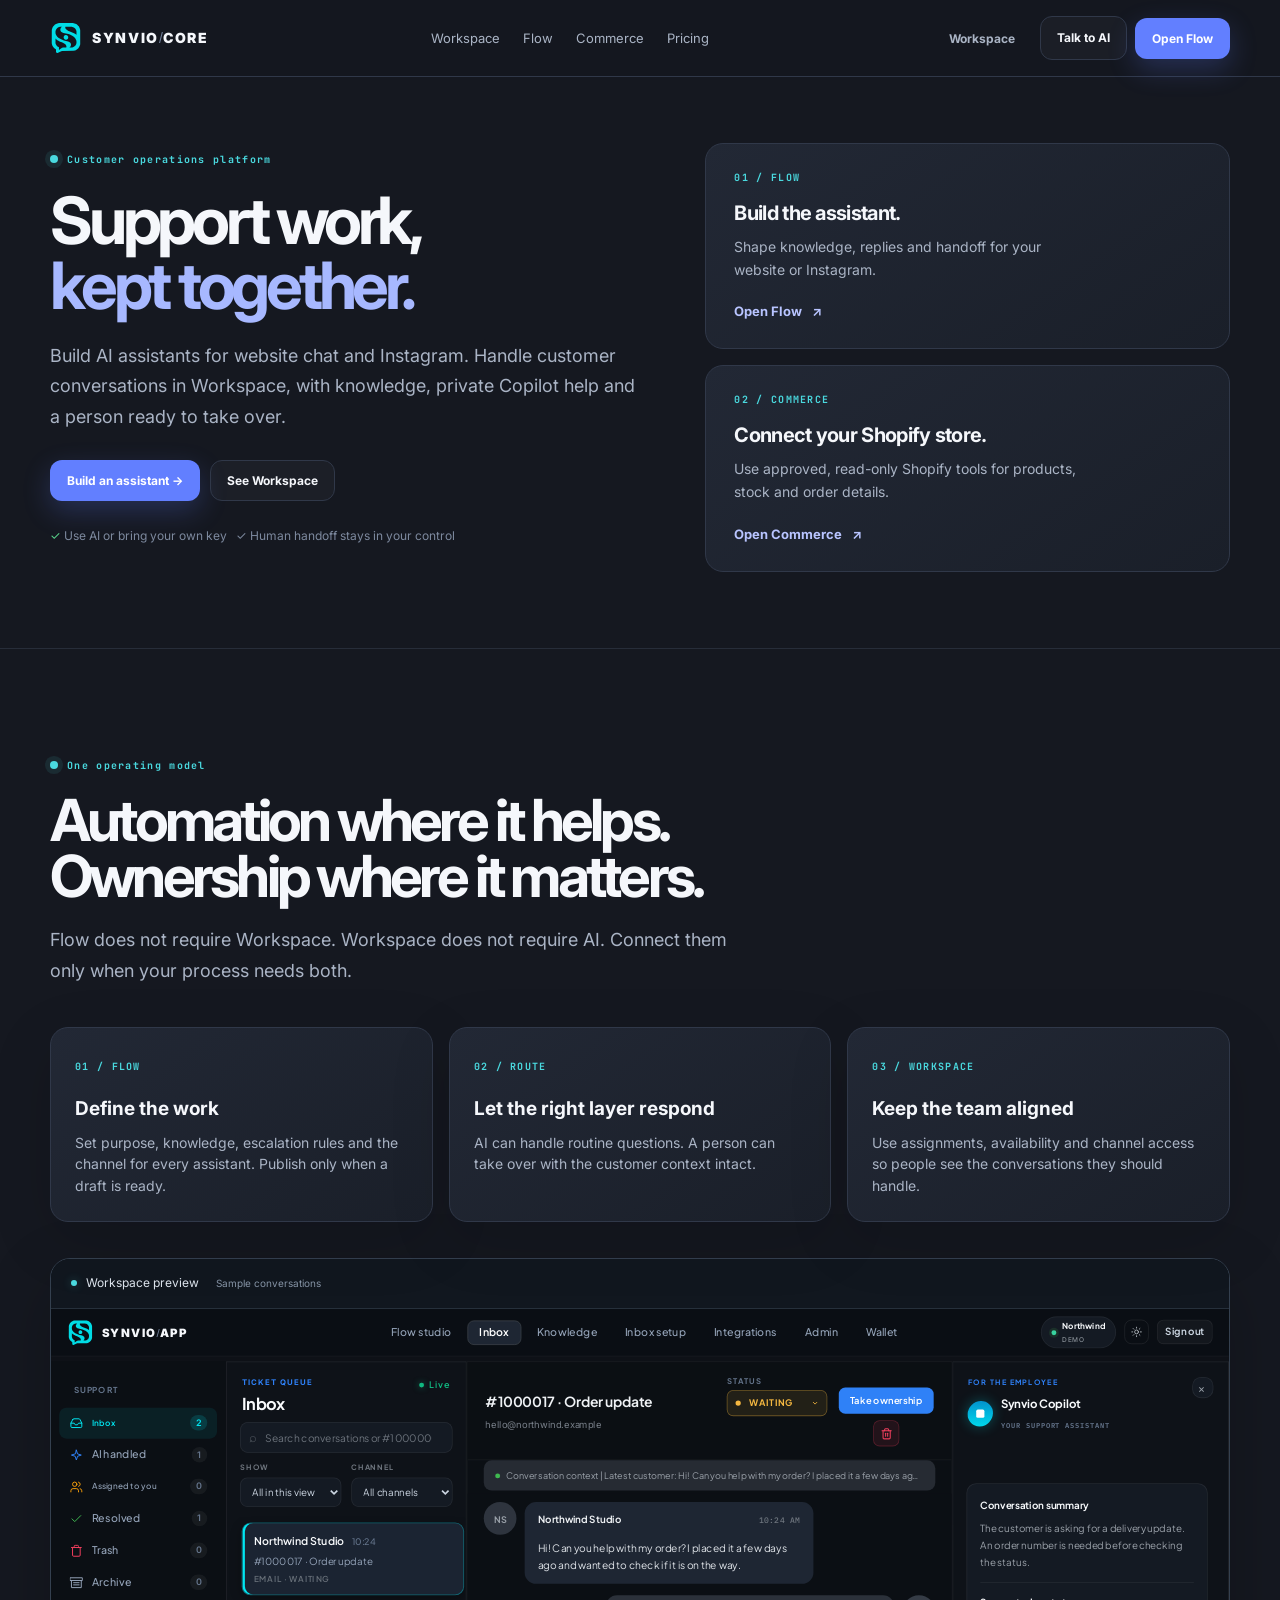
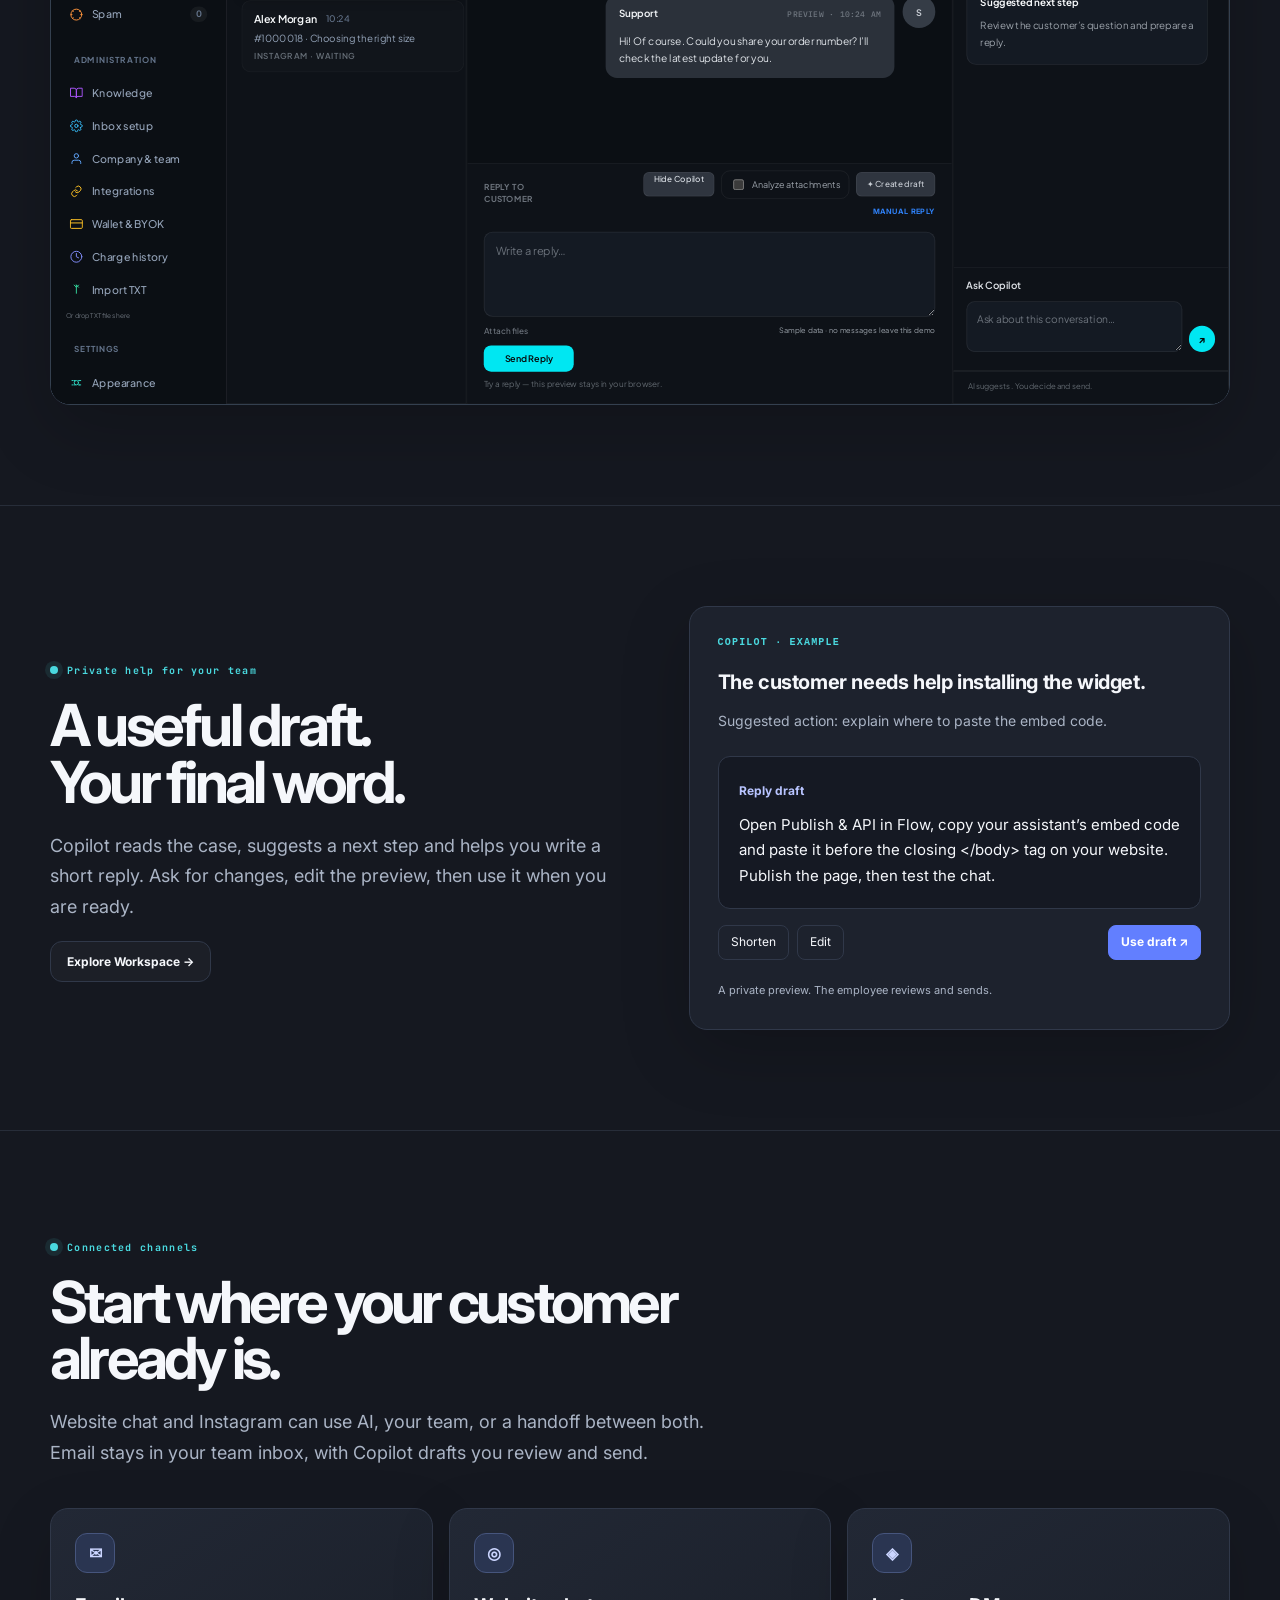
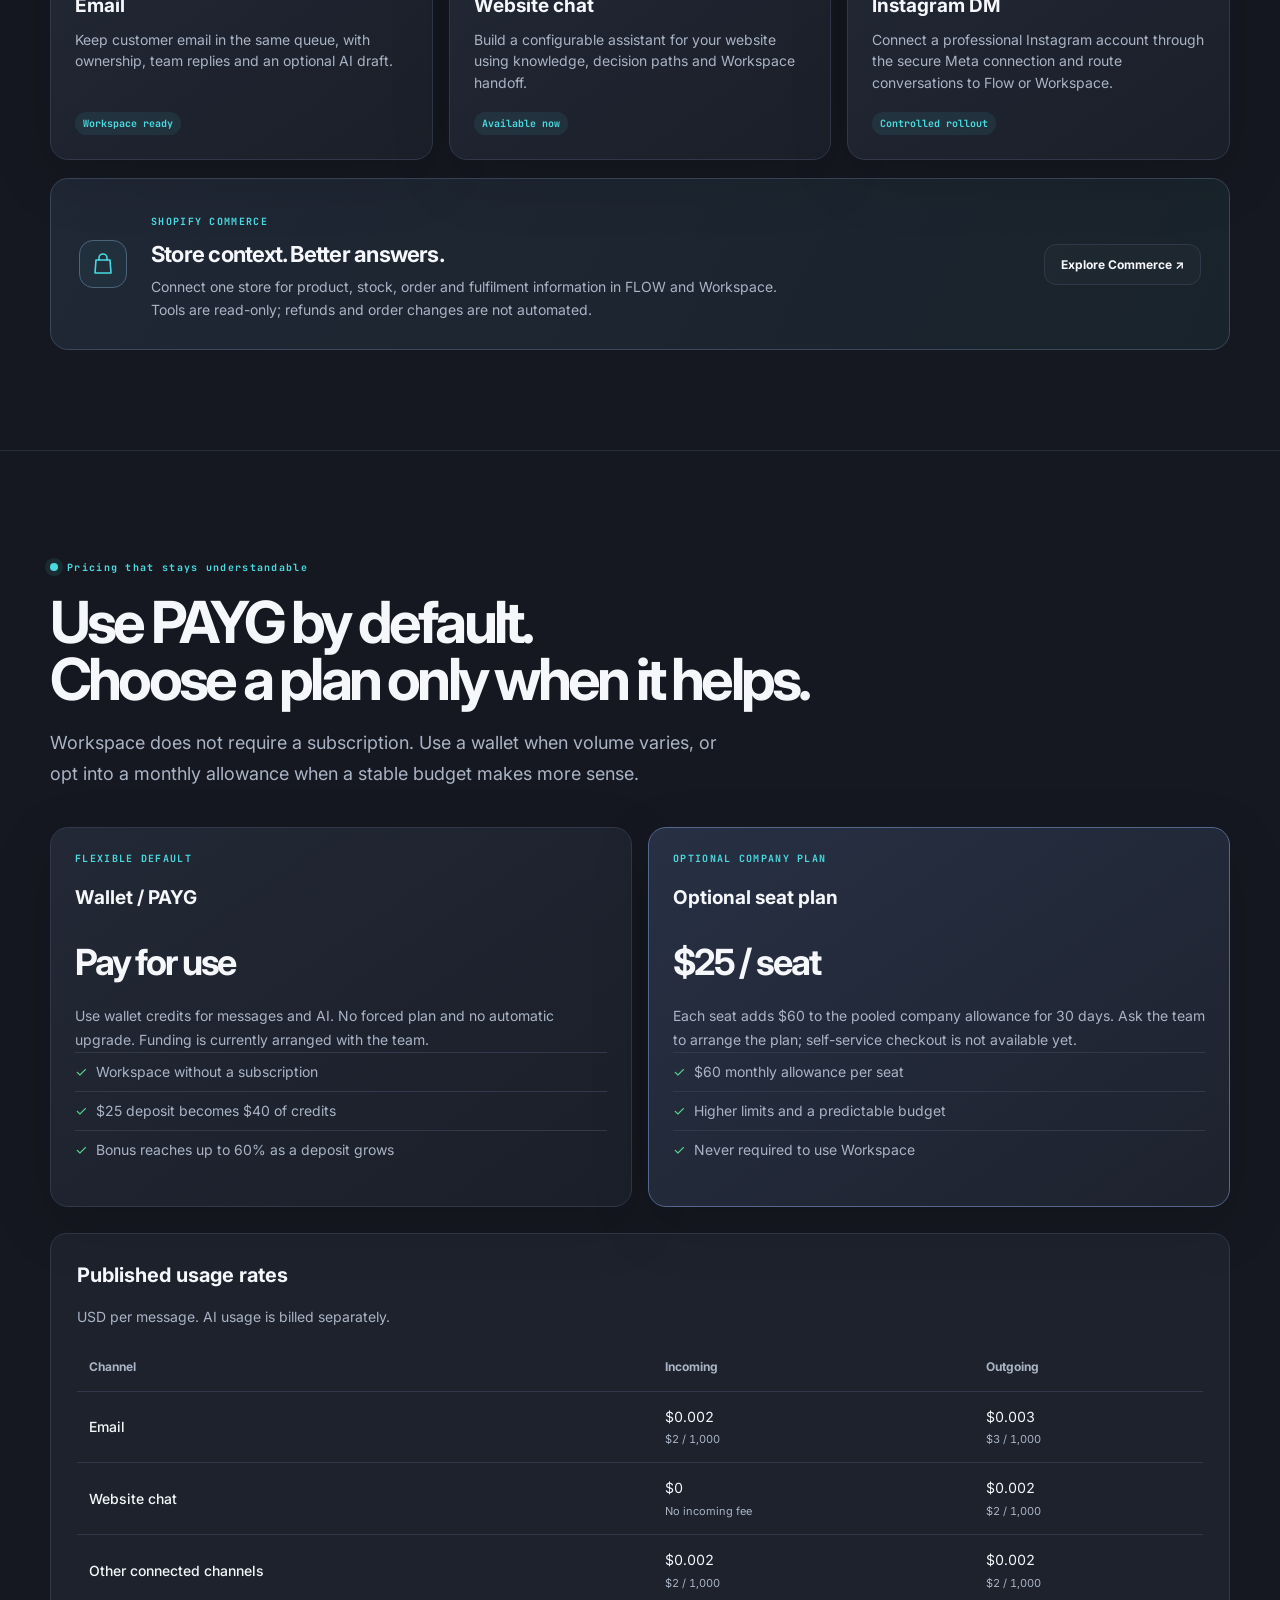
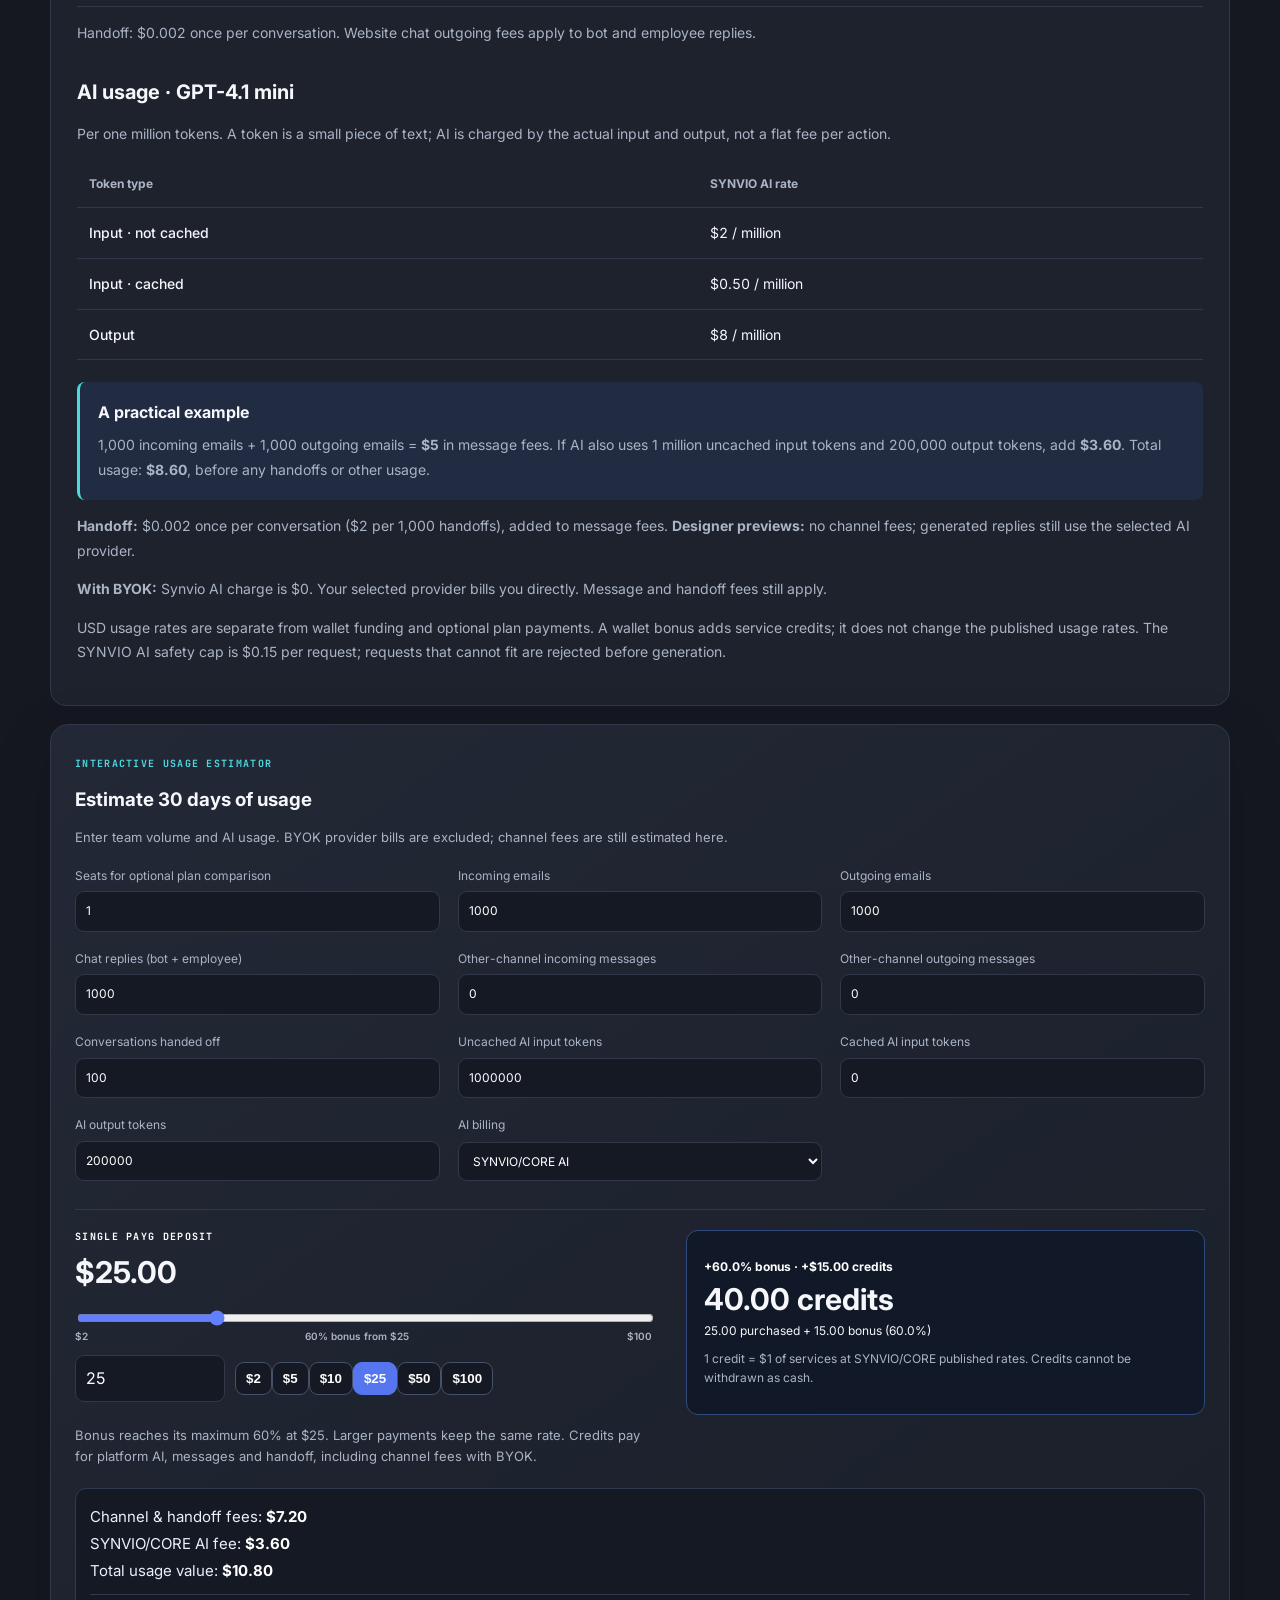
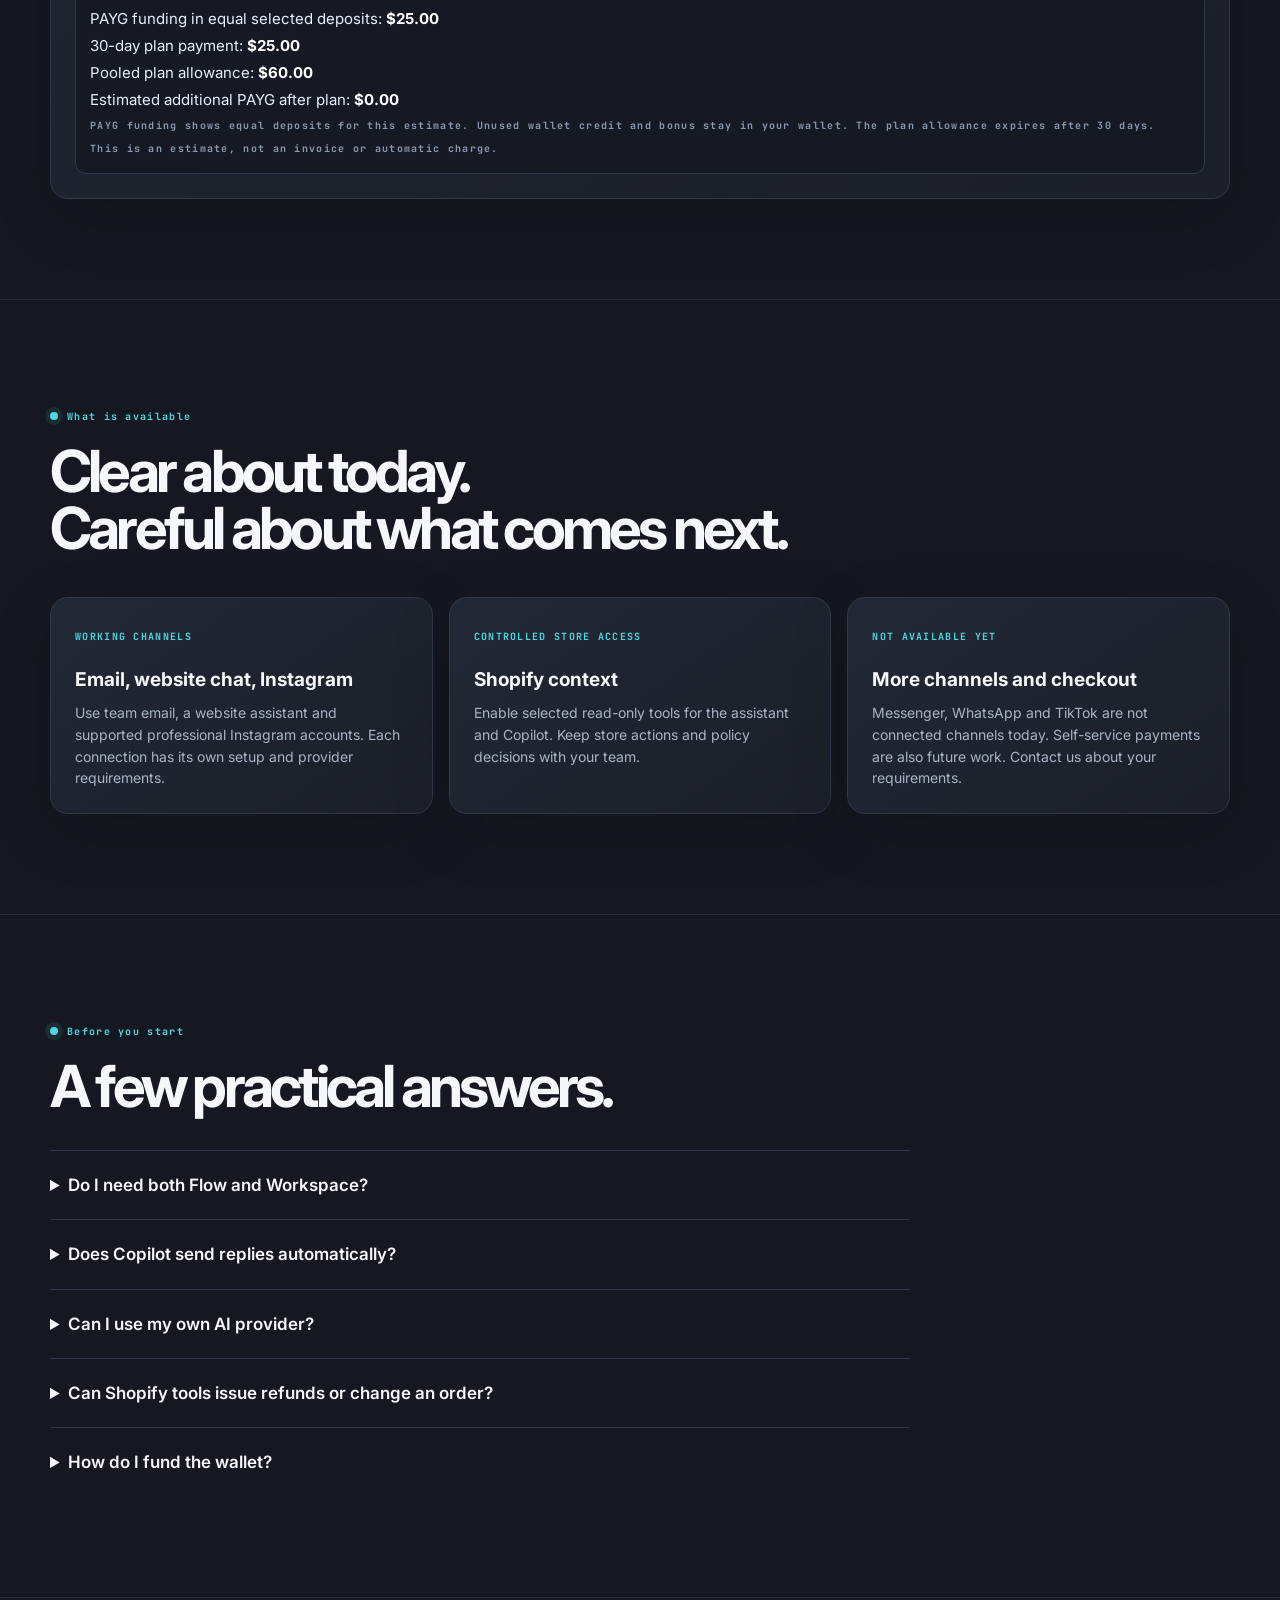
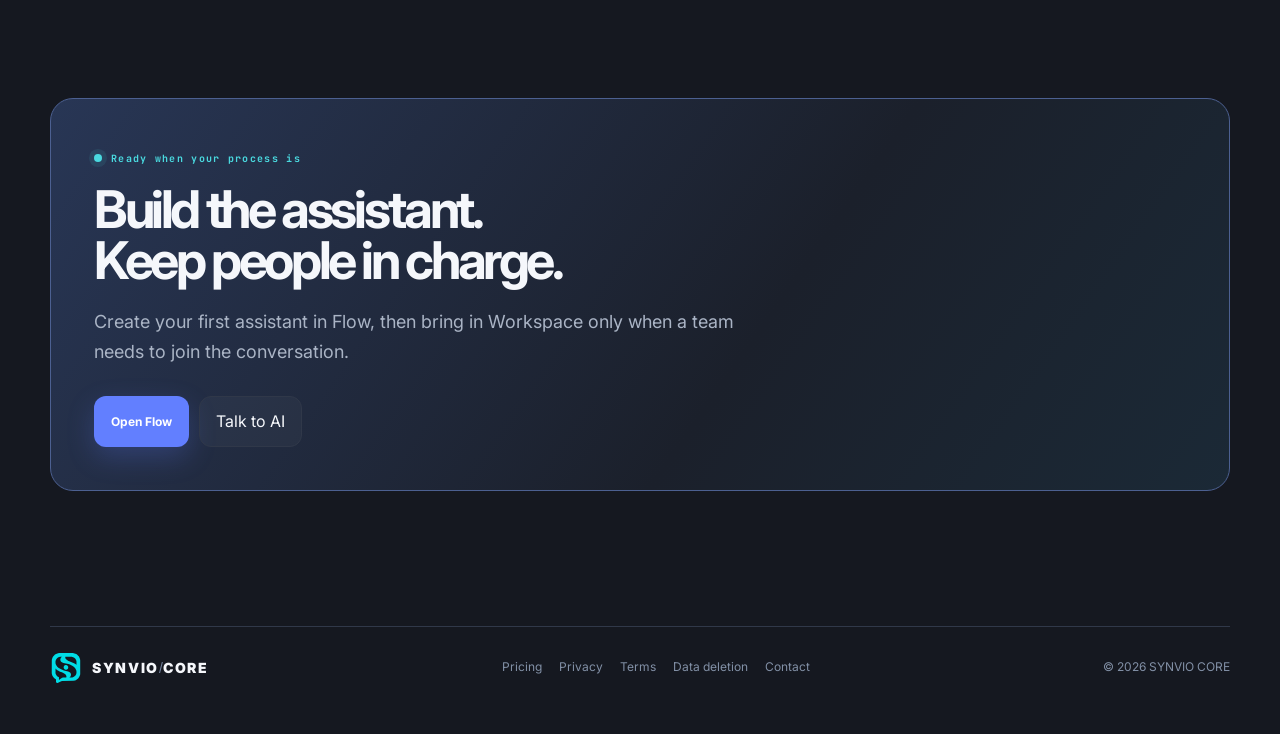
==== commit 581f8ec1: "Add files via upload" ====
--- a/index.html
+++ b/index.html
@@ -1,4 +1,4 @@
-<!doctype html><html lang="en"><head><meta charset="utf-8"><meta name="viewport" content="width=device-width,initial-scale=1"><title>Synvio — AI Support, Team Inbox &amp; Instagram Chat</title><meta name="theme-color" content="#151820"><link rel="preconnect" href="https://fonts.googleapis.com"><link rel="preconnect" href="https://fonts.gstatic.com" crossorigin><link href="https://fonts.googleapis.com/css2?family=Inter:wght@400;500;600;700;800;900&family=JetBrains+Mono:wght@500;600;700&display=swap" rel="stylesheet"><link rel="stylesheet" href="corporate.css"><link rel="stylesheet" href="/assets/synvio-brand.css?v=20"><link rel="stylesheet" href="/calculator.css"><link rel="stylesheet" href="/marketing-layout-v9.css?v=10"><link rel="stylesheet" href="/marketing-chat-v11.css?v=11"><meta name="description" content="AI website chat, Instagram DMs and a team email inbox. Build in Flow, review Copilot drafts in Workspace, and connect read-only Shopify tools."><link rel="canonical" href="https://synviocore.xyz/"><meta name="robots" content="index,follow,max-image-preview:large"><meta property="og:type" content="website"><meta property="og:site_name" content="Synvio"><meta property="og:title" content="Synvio — AI Support, Team Inbox &amp; Instagram Chat"><meta property="og:description" content="AI website chat, Instagram DMs and a team email inbox. Build in Flow, review Copilot drafts in Workspace, and connect read-only Shopify tools."><meta property="og:url" content="https://synviocore.xyz/"><meta property="og:image" content="https://synviocore.xyz/assets/synvio-social.png"><meta property="og:image:width" content="1200"><meta property="og:image:height" content="630"><meta property="og:image:alt" content="Synvio: AI support with people in control"><meta name="twitter:card" content="summary_large_image"><meta name="twitter:title" content="Synvio — AI Support, Team Inbox &amp; Instagram Chat"><meta name="twitter:description" content="AI website chat, Instagram DMs and a team email inbox. Build in Flow, review Copilot drafts in Workspace, and connect read-only Shopify tools."><meta name="twitter:image" content="https://synviocore.xyz/assets/synvio-social.png"><link rel="icon" type="image/svg+xml" href="/favicon.svg?v=20"><link rel="stylesheet" href="/marketing-v20.css?v=20"><script type="application/ld+json">{"@context": "https://schema.org", "@graph": [{"@type": "Organization", "@id": "https://synviocore.xyz/#organization", "name": "Synvio", "url": "https://synviocore.xyz/", "logo": "https://synviocore.xyz/assets/synvio-logo.svg", "email": "support@synviocore.xyz"}, {"@type": "WebSite", "@id": "https://synviocore.xyz/#website", "name": "Synvio", "url": "https://synviocore.xyz/", "publisher": {"@id": "https://synviocore.xyz/#organization"}}]}</script></head><body>
+<!doctype html><html lang="en"><head><meta charset="utf-8"><meta name="viewport" content="width=device-width,initial-scale=1"><title>Synvio — AI Customer Support &amp; Shared Inbox</title><meta name="theme-color" content="#151820"><link rel="preconnect" href="https://fonts.googleapis.com"><link rel="preconnect" href="https://fonts.gstatic.com" crossorigin><link href="https://fonts.googleapis.com/css2?family=Inter:wght@400;500;600;700;800;900&family=JetBrains+Mono:wght@500;600;700&display=swap" rel="stylesheet"><link rel="stylesheet" href="corporate.css"><link rel="stylesheet" href="/assets/synvio-brand.css?v=20.1"><link rel="stylesheet" href="/calculator.css"><link rel="stylesheet" href="/marketing-layout-v9.css?v=10"><link rel="stylesheet" href="/marketing-chat-v11.css?v=11"><meta name="description" content="Build AI assistants with Flow, manage email and chats in Workspace, and connect Shopify with Commerce. Simple setup, flexible usage-based pricing."><link rel="canonical" href="https://synviocore.xyz/"><meta name="robots" content="index,follow,max-image-preview:large"><meta property="og:type" content="website"><meta property="og:site_name" content="Synvio"><meta property="og:title" content="Synvio — AI Customer Support &amp; Shared Inbox"><meta property="og:description" content="Build AI assistants with Flow, manage email and chats in Workspace, and connect Shopify with Commerce. Simple setup, flexible usage-based pricing."><meta property="og:url" content="https://synviocore.xyz/"><meta property="og:image" content="https://synviocore.xyz/assets/synvio-social.png"><meta property="og:image:width" content="1200"><meta property="og:image:height" content="630"><meta property="og:image:alt" content="Synvio: AI support with people in control"><meta name="twitter:card" content="summary_large_image"><meta name="twitter:title" content="Synvio — AI Customer Support &amp; Shared Inbox"><meta name="twitter:description" content="Build AI assistants with Flow, manage email and chats in Workspace, and connect Shopify with Commerce. Simple setup, flexible usage-based pricing."><meta name="twitter:image" content="https://synviocore.xyz/assets/synvio-social.png"><link rel="icon" type="image/svg+xml" href="/favicon.svg?v=20"><link rel="stylesheet" href="/marketing-v20.css?v=20.1"><script type="application/ld+json">{"@context": "https://schema.org", "@graph": [{"@type": "Organization", "@id": "https://synviocore.xyz/#organization", "name": "Synvio", "url": "https://synviocore.xyz/", "logo": "https://synviocore.xyz/assets/synvio-logo.svg", "email": "support@synviocore.xyz"}, {"@type": "WebSite", "@id": "https://synviocore.xyz/#website", "name": "Synvio", "url": "https://synviocore.xyz/", "publisher": {"@id": "https://synviocore.xyz/#organization"}}]}</script></head><body>
 <header><div class="shell nav"><a class="synvio-brand" href="/" aria-label="Synvio home"><img class="synvio-logo-mark" src="/assets/synvio-logo.svg" width="32" height="32" alt=""><span class="synvio-wordmark">SYNVIO<span class="synvio-slash">/</span>CORE</span></a><nav aria-label="Main navigation"><a href="/workspace/">Workspace</a><a href="/flow/">Flow</a><a href="/commerce/">Commerce</a><a href="/pricing/">Pricing</a></nav><div class="actions"><a class="quiet" href="https://app.synviocore.xyz/login.html">Workspace</a><button class="secondary" type="button" data-open-chat>Talk to AI</button><a class="primary" href="https://flow.synviocore.xyz/">Open Flow</a></div></div></header>
 <main><section class="hero"><div class="shell hero-grid"><div class="hero-copy"><p class="eyebrow">Customer operations platform</p><h1>Support work,<br><em>kept together.</em></h1><p class="lead">Build AI assistants for website chat and Instagram. Handle customer conversations in Workspace, with knowledge, private Copilot help and a person ready to take over.</p><div class="buttons"><a class="primary" href="https://flow.synviocore.xyz/">Build an assistant →</a><a class="secondary" href="#workspace">See Workspace</a></div><p class="notes">✓ Use AI or bring your own key &nbsp; ✓ Human handoff stays in your control</p></div><aside class="hero-side" aria-label="Explore FLOW and Commerce"><article><small>01 / FLOW</small><h3>Build the assistant.</h3><p>Shape knowledge, replies and handoff for your website or Instagram.</p><a href="https://flow.synviocore.xyz/">Open Flow <span aria-hidden="true">↗</span></a></article><article><small>02 / COMMERCE</small><h3>Connect your Shopify store.</h3><p>Use approved, read-only Shopify tools for products, stock and order details.</p><a href="https://commerce.synviocore.xyz/">Open Commerce <span aria-hidden="true">↗</span></a></article></aside>
 </div></section>
@@ -7,4 +7,4 @@
 <section id="pricing"><div class="shell"><p class="eyebrow">Pricing that stays understandable</p><h2>Use PAYG by default.<br>Choose a plan only when it helps.</h2><p class="lead">Workspace does not require a subscription. Use a wallet when volume varies, or opt into a monthly allowance when a stable budget makes more sense.</p><div class="grid two pricing"><article class="card"><small>FLEXIBLE DEFAULT</small><h3>Wallet / PAYG</h3><strong class="price">Pay for use</strong><p>Use wallet credits for messages and AI. No forced plan and no automatic upgrade. Funding is currently arranged with the team.</p><ul><li>Workspace without a subscription</li><li>$25 deposit becomes $40 of credits</li><li>Bonus reaches up to 60% as a deposit grows</li></ul></article><article class="card accent"><small>OPTIONAL COMPANY PLAN</small><h3>Optional seat plan</h3><strong class="price">$25 / seat</strong><p>Each seat adds $60 to the pooled company allowance for 30 days. Ask the team to arrange the plan; self-service checkout is not available yet.</p><ul><li>$60 monthly allowance per seat</li><li>Higher limits and a predictable budget</li><li>Never required to use Workspace</li></ul></article></div><div class="rate-table"><h3>Published usage rates</h3><p>USD per message. AI usage is billed separately.</p><div class="table-scroll"><table><thead><tr><th scope="col">Channel</th><th scope="col">Incoming</th><th scope="col">Outgoing</th></tr></thead><tbody><tr><th scope="row">Email</th><td>$0.002<small>$2 / 1,000</small></td><td>$0.003<small>$3 / 1,000</small></td></tr><tr><th scope="row">Website chat</th><td>$0<small>No incoming fee</small></td><td>$0.002<small>$2 / 1,000</small></td></tr><tr><th scope="row">Other connected channels</th><td>$0.002<small>$2 / 1,000</small></td><td>$0.002<small>$2 / 1,000</small></td></tr></tbody></table></div><p>Handoff: $0.002 once per conversation. Website chat outgoing fees apply to bot and employee replies.</p><h3 class="rate-subtitle">AI usage · GPT-4.1 mini</h3><p>Per one million tokens. A token is a small piece of text; AI is charged by the actual input and output, not a flat fee per action.</p><div class="table-scroll"><table><thead><tr><th scope="col">Token type</th><th scope="col">SYNVIO AI rate</th></tr></thead><tbody><tr><th scope="row">Input · not cached</th><td>$2 / million</td></tr><tr><th scope="row">Input · cached</th><td>$0.50 / million</td></tr><tr><th scope="row">Output</th><td>$8 / million</td></tr></tbody></table></div><div class="cost-example"><strong>A practical example</strong><p>1,000 incoming emails + 1,000 outgoing emails = <b>$5</b> in message fees. If AI also uses 1 million uncached input tokens and 200,000 output tokens, add <b>$3.60</b>. Total usage: <b>$8.60</b>, before any handoffs or other usage.</p></div><p><strong>Handoff:</strong> $0.002 once per conversation ($2 per 1,000 handoffs), added to message fees. <strong>Designer previews:</strong> no channel fees; generated replies still use the selected AI provider.</p><p><strong>With BYOK:</strong> Synvio AI charge is $0. Your selected provider bills you directly. Message and handoff fees still apply.</p><p>USD usage rates are separate from wallet funding and optional plan payments. A wallet bonus adds service credits; it does not change the published usage rates. The SYNVIO AI safety cap is $0.15 per request; requests that cannot fit are rejected before generation.</p></div><div class="card calculator"><small>INTERACTIVE USAGE ESTIMATOR</small><h3>Estimate 30 days of usage</h3><p>Enter team volume and AI usage. BYOK provider bills are excluded; channel fees are still estimated here.</p><form id="usage-calculator" class="calculator-form"><label>Seats for optional plan comparison<input id="calc-seats" type="number" value="1" min="1" step="1"></label><label>Incoming emails<input id="calc-incoming" type="number" value="1000" min="0"></label><label>Outgoing emails<input id="calc-outgoing" type="number" value="1000" min="0"></label><label>Chat replies (bot + employee)<input id="calc-replies" type="number" value="1000" min="0"></label><label>Other-channel incoming messages<input id="calc-other-in" type="number" value="0" min="0"></label><label>Other-channel outgoing messages<input id="calc-other-out" type="number" value="0" min="0"></label><label>Conversations handed off<input id="calc-handoffs" type="number" value="100" min="0"></label><label>Uncached AI input tokens<input id="calc-input" type="number" value="1000000" min="0"></label><label>Cached AI input tokens<input id="calc-cached" type="number" value="0" min="0"></label><label>AI output tokens<input id="calc-output" type="number" value="200000" min="0"></label><label>AI billing<select id="calc-billing"><option value="core">SYNVIO/CORE AI</option><option value="byok">Bring your own key (BYOK)</option></select></label></form><div class="deposit"><small>SINGLE PAYG DEPOSIT</small><strong id="deposit-label">$25.00</strong><input id="calc-deposit" type="range" value="25" min="2" max="100" step="1"><div class="range-labels"><span>$2</span><span>60% bonus from $25</span><span>$100</span></div><div class="deposit-controls"><input id="calc-deposit-number" type="number" value="25" min="2" max="100"><div id="deposit-presets"><button type="button" data-deposit="2">$2</button><button type="button" data-deposit="5">$5</button><button type="button" data-deposit="10">$10</button><button type="button" data-deposit="25" class="selected">$25</button><button type="button" data-deposit="50">$50</button><button type="button" data-deposit="100">$100</button></div></div><article class="credit-card"><b id="bonus-line">+60.0% bonus · +$15.00 credits</b><strong id="credits-line">40.00 credits</strong><span id="credits-detail">25.00 purchased + 15.00 bonus (60.0%)</span><p>1 credit = $1 of services at SYNVIO/CORE published rates. Credits cannot be withdrawn as cash.</p></article><p class="deposit-note">Bonus reaches its maximum 60% at $25. Larger payments keep the same rate. Credits pay for platform AI, messages and handoff, including channel fees with BYOK.</p></div><div id="usage-result" aria-live="polite"></div></div></div></section>
 <section id="roadmap"><div class="shell"><p class="eyebrow">What is available</p><h2>Clear about today.<br>Careful about what comes next.</h2><div class="grid three"><article class="card"><small>WORKING CHANNELS</small><h3>Email, website chat, Instagram</h3><p>Use team email, a website assistant and supported professional Instagram accounts. Each connection has its own setup and provider requirements.</p></article><article class="card"><small>CONTROLLED STORE ACCESS</small><h3>Shopify context</h3><p>Enable selected read-only tools for the assistant and Copilot. Keep store actions and policy decisions with your team.</p></article><article class="card"><small>NOT AVAILABLE YET</small><h3>More channels and checkout</h3><p>Messenger, WhatsApp and TikTok are not connected channels today. Self-service payments are also future work. Contact us about your requirements.</p></article></div></div></section>
 <section id="questions"><div class="shell"><p class="eyebrow">Before you start</p><h2>A few practical answers.</h2><div class="faq"><details><summary>Do I need both Flow and Workspace?</summary><p>No. Flow can answer website or Instagram messages with AI. Workspace can support a human team without AI. Connect them when you need handoff.</p></details><details><summary>Does Copilot send replies automatically?</summary><p>No. Copilot prepares a private, editable draft. Use draft moves it into the reply editor; an employee still sends it.</p></details><details><summary>Can I use my own AI provider?</summary><p>Yes. Organization-level BYOK uses your configured provider. Synvio AI charges are zero with BYOK; message and handoff fees still apply.</p></details><details><summary>Can Shopify tools issue refunds or change an order?</summary><p>No. The current Commerce tools read approved product, inventory, order and fulfilment information. They do not issue refunds or modify orders.</p></details><details><summary>How do I fund the wallet?</summary><p>Contact the team to arrange funding. The calculator estimates usage; it does not take a payment. Self-service checkout is not available yet.</p></details></div></div></section><section><div class="shell cta"><p class="eyebrow">Ready when your process is</p><h2>Build the assistant.<br>Keep people in charge.</h2><p class="lead">Create your first assistant in Flow, then bring in Workspace only when a team needs to join the conversation.</p><div class="buttons"><a class="primary" href="https://flow.synviocore.xyz/">Open Flow</a><button class="secondary" type="button" data-open-chat>Talk to AI</button></div></div></section></main>
-<footer><div class="shell foot"><a class="synvio-brand" href="/" aria-label="Synvio home"><img class="synvio-logo-mark" src="/assets/synvio-logo.svg" width="32" height="32" alt=""><span class="synvio-wordmark">SYNVIO<span class="synvio-slash">/</span>CORE</span></a><div><a href="/pricing/">Pricing</a><a href="./privacy/">Privacy</a><a href="./terms/">Terms</a><a href="./data-deletion/">Data deletion</a><a href="mailto:support@synviocore.xyz">Contact</a></div><span>© 2026 SYNVIO CORE</span></div></footer><script src="site.js?v=20" defer></script><script src="/marketing-demo-v9.js?v=9" defer></script><div id="marketing-flow-widget"></div><div id="marketing-chat-state" role="status" hidden><p>Opening your conversation…</p><button type="button" id="marketing-chat-retry" hidden>Try again</button><button type="button" id="marketing-chat-dismiss" aria-label="Dismiss notification">Close</button></div><script src="/marketing-chat-v11.js?v=20" defer></script></body></html>
+<footer><div class="shell foot"><a class="synvio-brand" href="/" aria-label="Synvio home"><img class="synvio-logo-mark" src="/assets/synvio-logo.svg" width="32" height="32" alt=""><span class="synvio-wordmark">SYNVIO<span class="synvio-slash">/</span>CORE</span></a><div><a href="/pricing/">Pricing</a><a href="./privacy/">Privacy</a><a href="./terms/">Terms</a><a href="./data-deletion/">Data deletion</a><a href="mailto:support@synviocore.xyz">Contact</a></div><span>© 2026 SYNVIO CORE</span></div></footer><script src="site.js?v=20" defer></script><script src="/marketing-demo-v9.js?v=9" defer></script><div id="marketing-flow-widget"></div><div id="marketing-chat-state" role="status" hidden><p>Opening your conversation…</p><button type="button" id="marketing-chat-retry" hidden>Try again</button><button type="button" id="marketing-chat-dismiss" aria-label="Dismiss notification">Close</button></div><script src="/marketing-chat-v11.js?v=20.1" defer></script></body></html>
--- a/assets/synvio-brand.css
+++ b/assets/synvio-brand.css
@@ -1,14 +1,14 @@
 @font-face{font-family:SynvioWordmark;src:url('./synvio-wordmark.ttf') format('truetype');font-weight:900;font-style:normal;font-display:swap}
 .synvio-brand{display:inline-flex!important;align-items:center!important;justify-content:flex-start!important;gap:10px!important;flex:0 0 auto;max-width:100%;margin:0;padding:0;text-decoration:none!important;white-space:nowrap;line-height:1!important;color:#f5f7fb!important;transform:none!important}
-.synvio-brand .synvio-logo-mark{display:block!important;flex:0 0 27px!important;width:27px!important;height:27px!important;overflow:visible;transition:transform .65s cubic-bezier(.2,.7,.25,1),filter .3s}
+.synvio-brand .synvio-logo-mark{display:block!important;flex:0 0 27px!important;width:27px!important;height:27px!important;overflow:visible;transition:transform .35s cubic-bezier(.2,.7,.25,1),filter .3s}
 .synvio-logo-mark rect{fill:#171e29;stroke:#bfd0ff;stroke-width:2}.synvio-logo-mark circle{fill:#4ad9df;stroke:none;filter:drop-shadow(0 0 5px #4ad9df75)}
 .synvio-brand .synvio-wordmark{font-family:SynvioWordmark,Inter,Arial,sans-serif!important;font-size:14px!important;font-weight:900!important;line-height:1!important;letter-spacing:.12em!important;color:inherit!important;text-transform:uppercase;display:block}
 .synvio-brand .synvio-slash{font-family:Arial,sans-serif!important;font-weight:400!important;color:#72809b!important;letter-spacing:0!important}
 :root[data-theme=light] .synvio-brand{color:#202a35!important}:root[data-theme=light] .synvio-logo-mark rect{fill:#f4f7fa;stroke:#8298b2}
-@media(hover:hover){.synvio-brand:hover .synvio-logo-mark{transform:rotate(90deg) scale(1.08);filter:drop-shadow(0 0 7px #4ad9df40)}}
+@media(hover:hover){.synvio-brand:hover .synvio-logo-mark{transform:rotate(-5deg) scale(1.04);filter:drop-shadow(0 0 7px #4ad9df40)}}
 @media(max-width:560px){#editor>.sidebar .synvio-brand{justify-content:center!important}#editor>.sidebar .synvio-wordmark{display:none!important}}
 @media(prefers-reduced-motion:reduce){.synvio-brand .synvio-logo-mark{transition:none!important;transform:none!important}}
 
 .synvio-brand-row{display:flex;align-items:center;justify-content:space-between;gap:16px;min-width:0}.synvio-brand-row>.theme-toggle{flex-shrink:0;margin-left:auto}
 
-.synvio-brand img.synvio-logo-mark{object-fit:contain;flex-basis:32px!important;width:32px!important;height:32px!important}.synvio-brand:hover img.synvio-logo-mark{transform:none;filter:drop-shadow(0 0 6px #00dce533)}
+.synvio-brand img.synvio-logo-mark{object-fit:contain;flex-basis:32px!important;width:32px!important;height:32px!important}
--- a/marketing-v20.css
+++ b/marketing-v20.css
@@ -1,8 +1,9 @@
-:root{--bg:#101419;--deep:#0b1015;--panel:#192129;--line:#303b45;--muted:#aebbc8;--cyan:#00dce5;--blue:#00c8d2}
-html{scroll-padding-top:96px}body{background:var(--bg)}body>header{background:#101419ed}.primary{background:#00d1db;color:#062125;box-shadow:none}.hero h1 em{color:#6ee5e8}.hero-side article,.card{background:linear-gradient(135deg,#1b242d,#161d25)}.hero-side a{color:#73e6e7}.hero .notes{color:#a5b4c2}.commerce-banner,.cta{background:linear-gradient(120deg,#172b30,#172027);border-color:#33515a}.accent{border-color:#397078}.channel i{background:#123237;border-color:#286269;color:#65e4e8}.nav nav{display:flex}.nav nav a[aria-current=page]{color:#fff}.product-hero{padding:90px 0 76px}.product-hero h1,#pricing h1{font-size:clamp(44px,5.5vw,72px);line-height:1.02;max-width:850px}.product-hero .lead{max-width:730px}.product-split{display:grid;grid-template-columns:1.05fr 1fr;gap:70px;align-items:center}.copilot-preview{min-width:0;padding:28px;background:#111b21;border:1px solid #36545b;border-radius:18px;box-shadow:0 20px 70px #0003}.preview-label{color:#61e0df;font:700 10px/1.6 monospace;letter-spacing:.12em}.copilot-preview h3{font-size:20px;line-height:1.4;letter-spacing:-.02em;margin:17px 0 10px}.preview-step{color:var(--muted);font-size:14px}.reply-preview{padding:20px;border:1px solid #35434e;border-radius:12px;background:#1b252e;margin-top:24px}.reply-preview>span{color:#6ee5e8;font-size:12px;font-weight:700}.reply-preview p{font-size:15px;line-height:1.7;margin:10px 0 0}.preview-controls{display:flex;gap:8px;margin:16px 0}.preview-controls span{border:1px solid #35434e;border-radius:8px;padding:7px 12px;font-size:12px}.preview-controls .preview-use{margin-left:auto;background:#00c8d2;color:#052326;border-color:#00c8d2;font-weight:700}.copilot-preview>small{color:var(--muted);font-size:11px}.rate-table{margin-top:26px;padding:26px;border:1px solid var(--line);border-radius:16px;background:#151d25}.rate-table h3{margin:0 0 8px;font-size:20px}.rate-table p{color:var(--muted);font-size:14px;line-height:1.75}.table-scroll{overflow-x:auto}table{border-collapse:collapse;width:100%;text-align:left;font-size:14px}th,td{padding:14px 12px;border-bottom:1px solid var(--line)}thead th{color:var(--muted);font-size:12px}tbody th{font-weight:500}td{font-variant-numeric:tabular-nums;white-space:nowrap}.faq{margin-top:35px;max-width:860px}.faq details{padding:21px 0;border-top:1px solid var(--line)}.faq summary{cursor:pointer;font-weight:600;font-size:17px}.faq p{color:var(--muted);font-size:15px;line-height:1.75;max-width:760px}.faq details[open] p{animation:faq-in .18s ease-out}@keyframes faq-in{from{opacity:0;transform:translateY(-4px)}to{opacity:1;transform:none}}.grid.two{align-items:stretch}.grid.two>.card p{line-height:1.7}.shell>h1{max-width:900px}footer .foot{flex-wrap:wrap}.shell a:focus-visible,.shell button:focus-visible,summary:focus-visible{outline:2px solid #00dce5;outline-offset:5px}.primary:hover{background:#62e9ec}.nav .synvio-brand:hover{transform:none}#pricing .calculator-form{grid-template-columns:repeat(3,minmax(0,1fr))}.calculator-form label{min-width:0}.calculator-form input,.calculator-form select{width:100%;min-width:0}.calculator-form select{color:#fff;background:#151923;border:1px solid var(--line);border-radius:9px;padding:10px;font:inherit}
+html{scroll-padding-top:96px}.nav nav{display:flex}.nav nav a[aria-current=page]{color:#fff}.product-hero{padding:90px 0 76px}.product-hero h1,#pricing h1{font-size:clamp(44px,5.5vw,72px);line-height:1.02;max-width:850px}.product-hero .lead{max-width:730px}.product-split{display:grid;grid-template-columns:1.05fr 1fr;gap:70px;align-items:center}.copilot-preview{min-width:0;padding:28px;background:#1d222d;border:1px solid #303849;border-radius:18px;box-shadow:0 20px 70px #0003}.preview-label{color:var(--cyan);font:700 10px/1.6 monospace;letter-spacing:.12em}.copilot-preview h3{font-size:20px;line-height:1.4;letter-spacing:-.02em;margin:17px 0 10px}.preview-step{color:var(--muted);font-size:14px}.reply-preview{padding:20px;border:1px solid var(--line);border-radius:12px;background:#151923;margin-top:24px}.reply-preview>span{color:#b8c4ff;font-size:12px;font-weight:700}.reply-preview p{font-size:15px;line-height:1.7;margin:10px 0 0}.preview-controls{display:flex;gap:8px;margin:16px 0}.preview-controls span{border:1px solid var(--line);border-radius:8px;padding:7px 12px;font-size:12px}.preview-controls .preview-use{margin-left:auto;background:var(--blue);color:#fff;border-color:var(--blue);font-weight:700}.copilot-preview>small{color:var(--muted);font-size:11px}.rate-table{margin-top:26px;padding:26px;border:1px solid var(--line);border-radius:16px;background:#1d222d}.rate-table h3{margin:0 0 8px;font-size:20px}.rate-table p{color:var(--muted);font-size:14px;line-height:1.75}.table-scroll{overflow-x:auto}table{border-collapse:collapse;width:100%;text-align:left;font-size:14px}th,td{padding:14px 12px;border-bottom:1px solid var(--line)}thead th{color:var(--muted);font-size:12px}tbody th{font-weight:500}td{font-variant-numeric:tabular-nums;white-space:nowrap}.faq{margin-top:35px;max-width:860px}.faq details{padding:21px 0;border-top:1px solid var(--line)}.faq summary{cursor:pointer;font-weight:600;font-size:17px}.faq p{color:var(--muted);font-size:15px;line-height:1.75;max-width:760px}.faq details[open] p{animation:faq-in .18s ease-out}@keyframes faq-in{from{opacity:0;transform:translateY(-4px)}to{opacity:1;transform:none}}.grid.two{align-items:stretch}.grid.two>.card p{line-height:1.7}.shell>h1{max-width:900px}footer .foot{flex-wrap:wrap}.shell a:focus-visible,.shell button:focus-visible,summary:focus-visible{outline:2px solid var(--cyan);outline-offset:5px}.nav .synvio-brand:hover{transform:none}#pricing .calculator-form{grid-template-columns:repeat(3,minmax(0,1fr))}.calculator-form label{min-width:0}.calculator-form input,.calculator-form select{width:100%;min-width:0}.calculator-form select{color:#fff;background:#151923;border:1px solid var(--line);border-radius:9px;padding:10px;font:inherit}
 @media(max-width:1050px){.nav nav{gap:15px}.nav .quiet{display:none}.product-split{gap:30px}}
 @media(max-width:900px){.nav nav{display:none}.product-split{grid-template-columns:1fr;gap:25px}.grid.two{grid-template-columns:1fr}.product-hero{padding:60px 0}.copilot-preview{max-width:640px}}
 @media(max-width:600px){.nav .actions .primary{display:none}.nav .actions .secondary{padding:10px}.hero h1{font-size:44px}.copilot-preview{padding:22px}.product-hero h1,#pricing h1{font-size:44px}.rate-table{padding:18px}th,td{padding:12px 8px;font-size:12px}#pricing .calculator-form{grid-template-columns:1fr}.product-split h2{font-size:38px}.preview-controls span{padding:7px 9px}.foot{gap:22px}}
 @media(prefers-reduced-motion:reduce){.faq details[open] p{animation:none}}
 
-.rate-table td small{display:block;color:var(--muted);font-size:11px;margin-top:4px}.rate-table h3.rate-subtitle{margin-top:32px}.cost-example{padding:18px;margin-top:22px;background:#123036;border-left:3px solid var(--cyan);border-radius:8px}.cost-example p{margin:8px 0 0}.calculator-form label:last-child{max-width:none}.deposit input[type=range]{accent-color:#00c8d2}.deposit-controls{flex-wrap:wrap}.deposit-controls button.selected{background:#087a82;border-color:#26cbd4}.credit-card{border-color:#33545b;background:#14232b}
+.rate-table td small{display:block;color:var(--muted);font-size:11px;margin-top:4px}.rate-table h3.rate-subtitle{margin-top:32px}.cost-example{padding:18px;margin-top:22px;background:#212b41;border-left:3px solid var(--cyan);border-radius:8px}.cost-example p{margin:8px 0 0}.calculator-form label:last-child{max-width:none}.deposit-controls{flex-wrap:wrap}
+
+@media(hover:hover) and (prefers-reduced-motion:no-preference){body .card:hover{transform:scale(1.025)}.hero-side article:hover{transform:translateY(-3px)}.commerce-banner:hover{transform:translateY(-3px)}}
